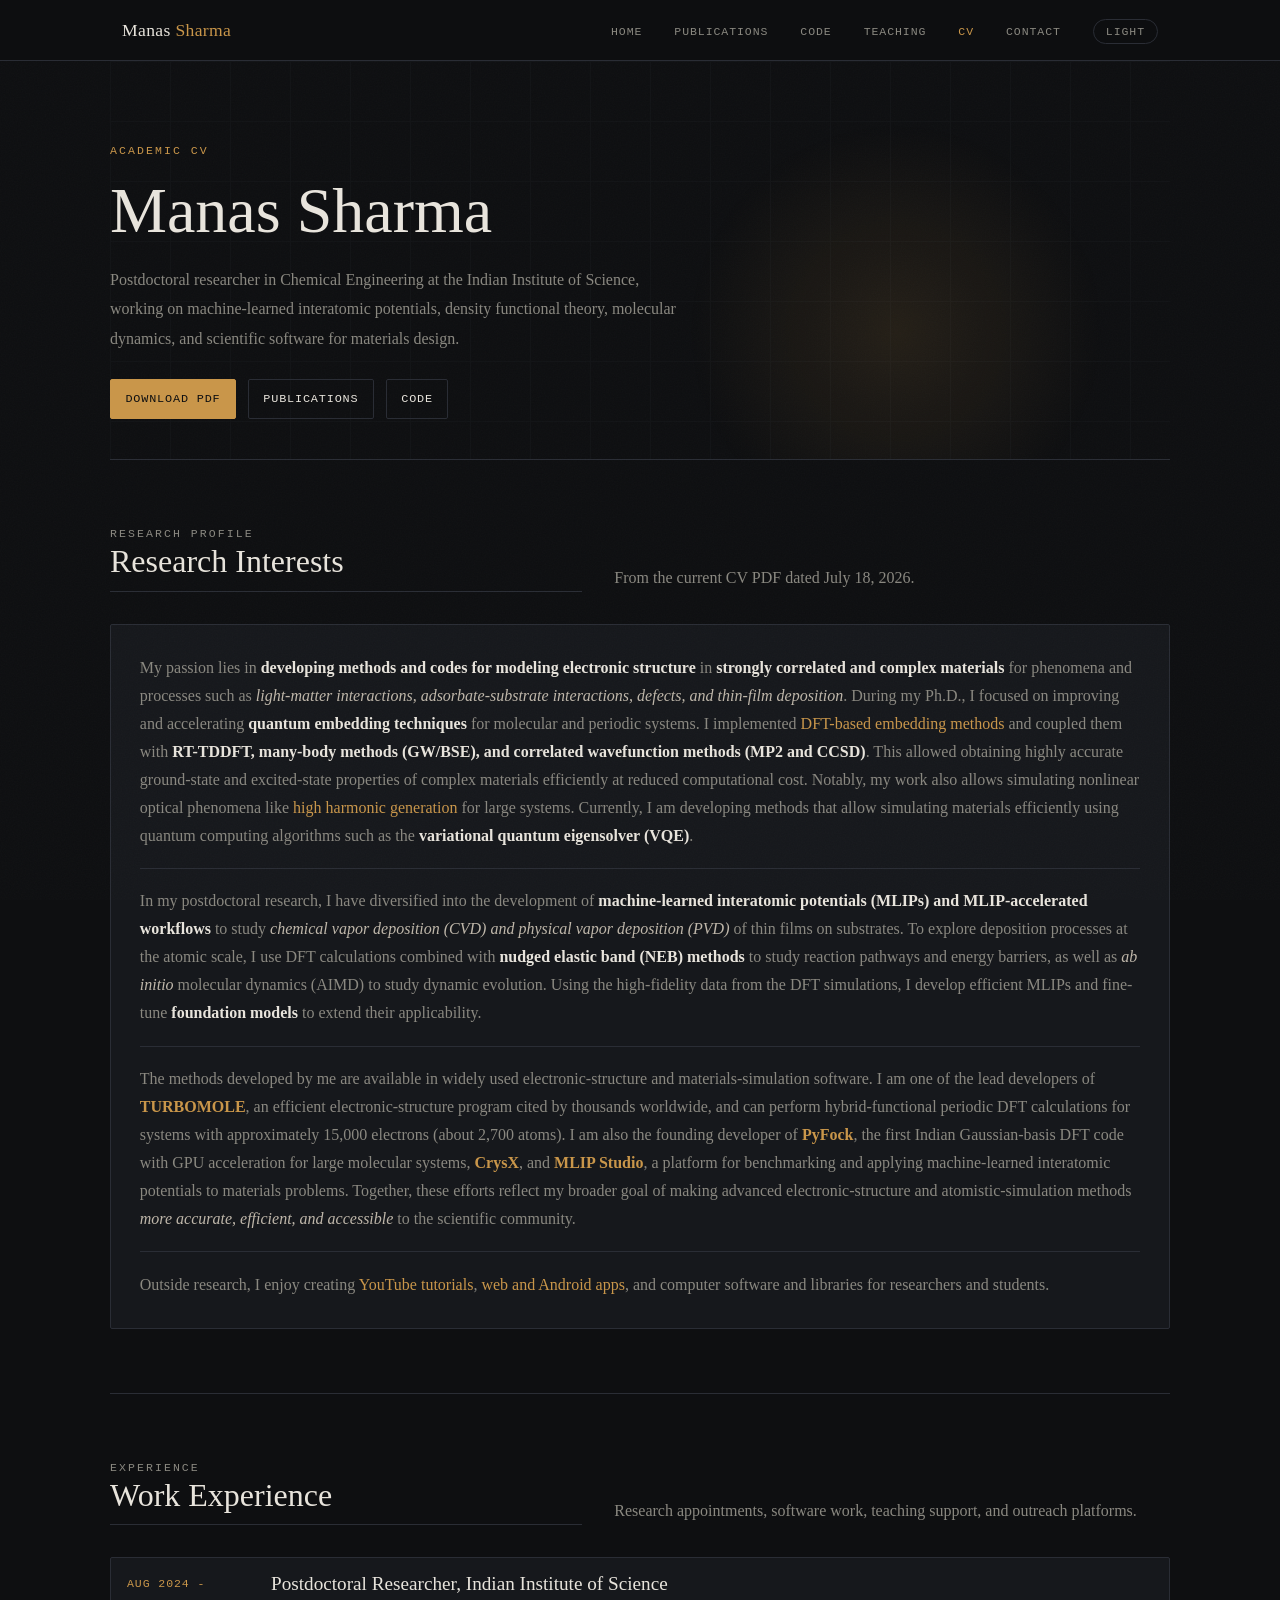
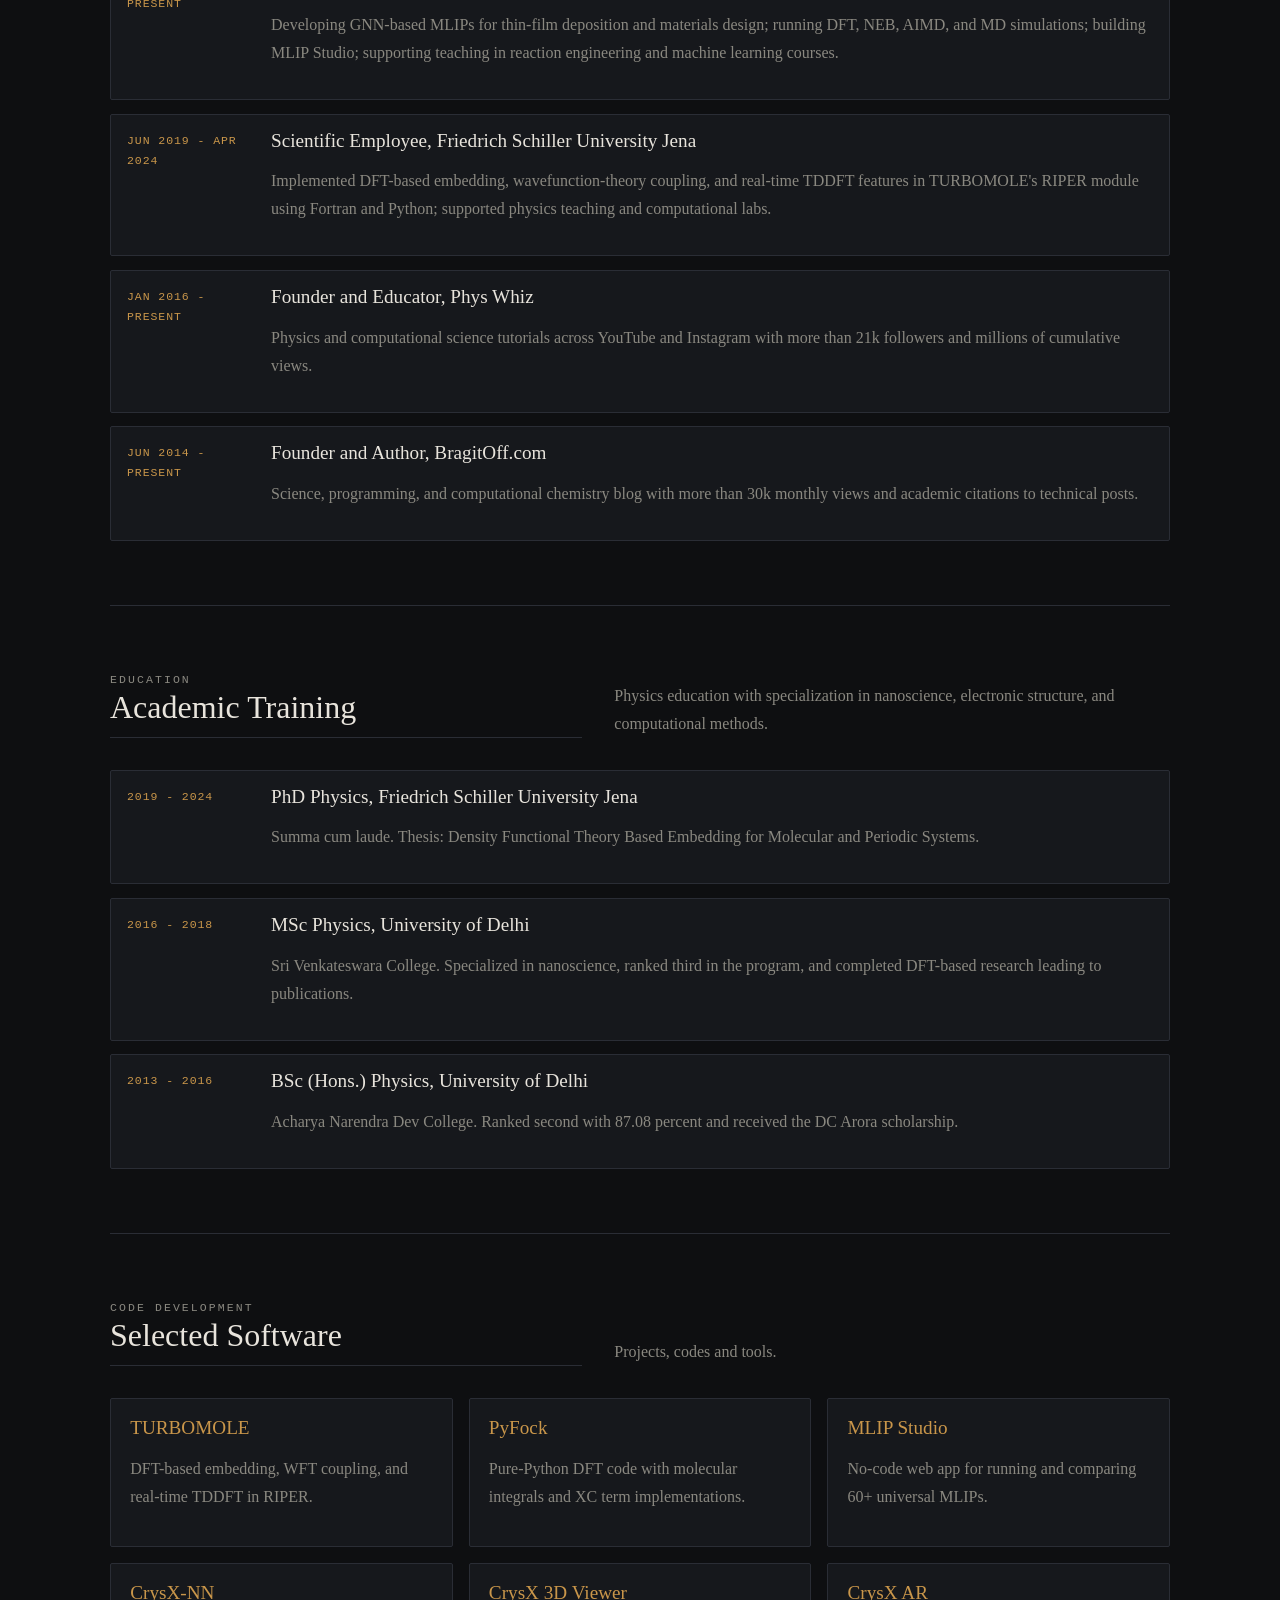
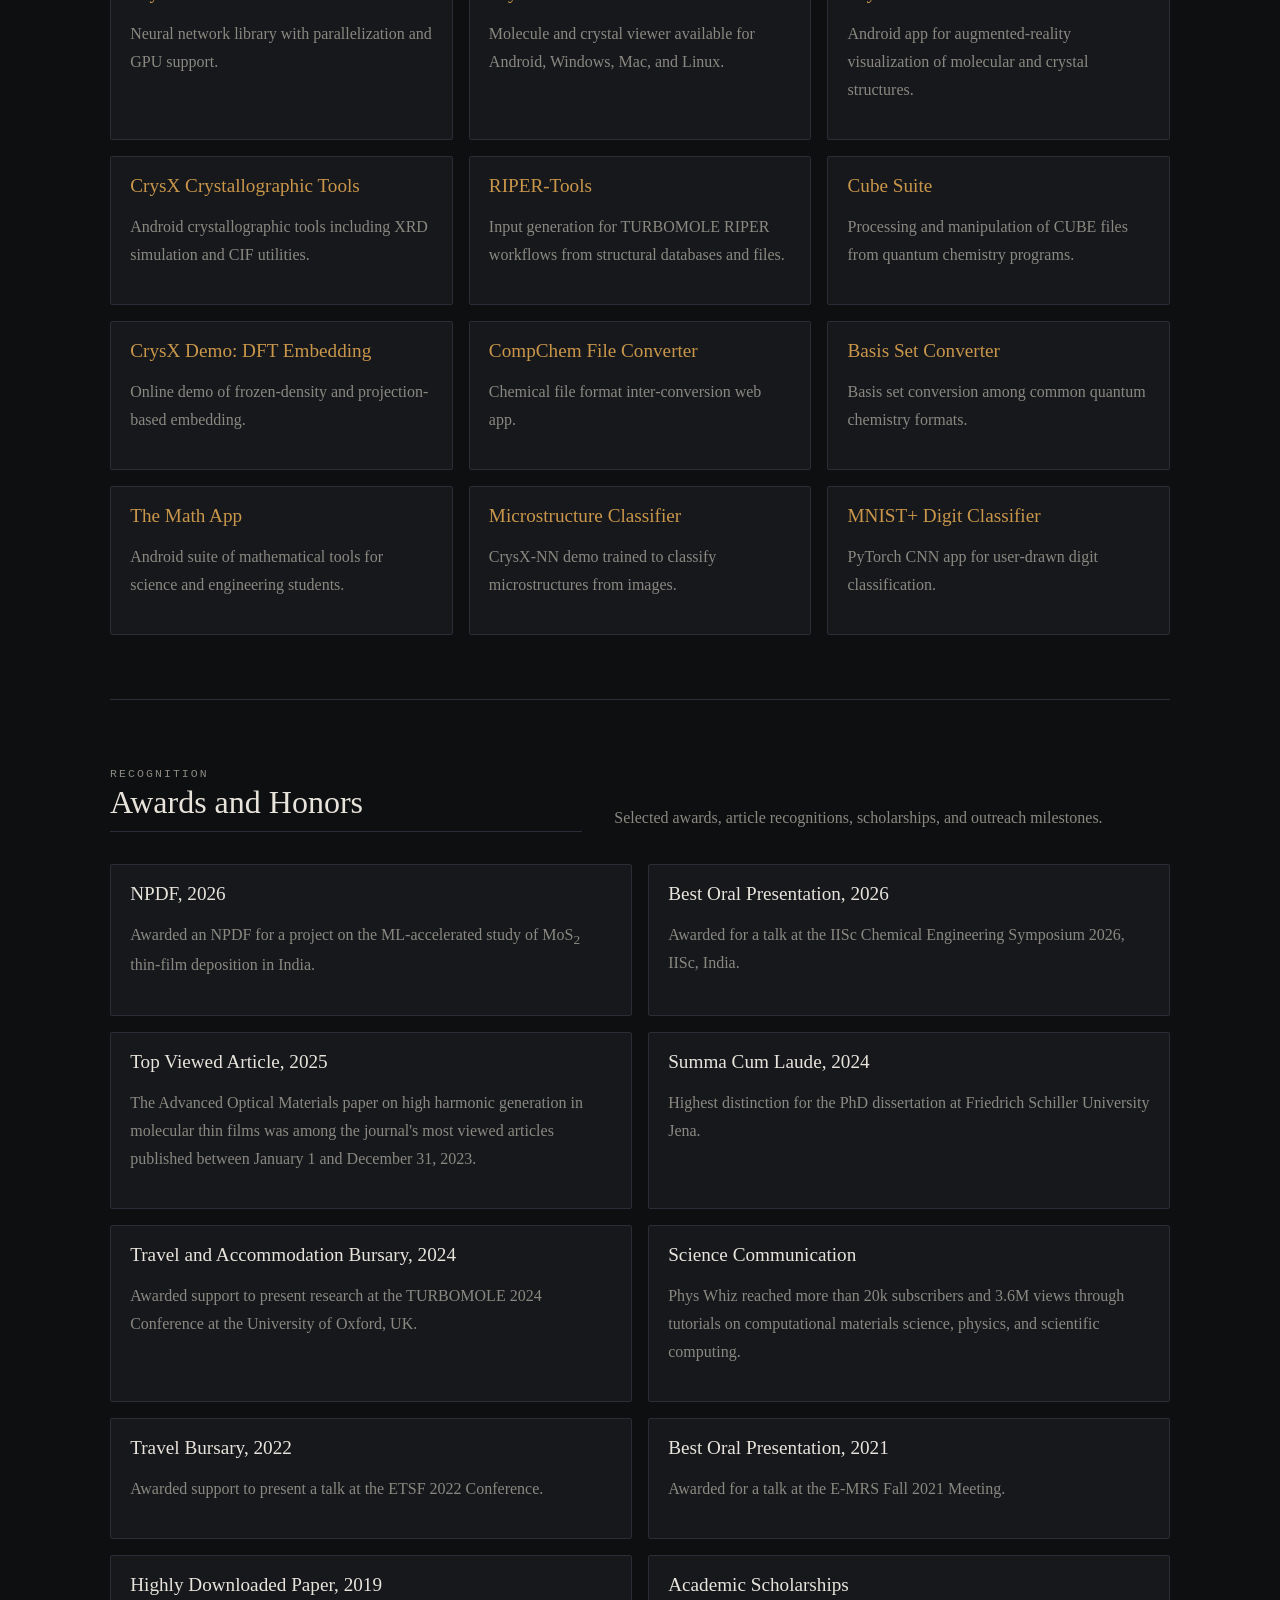
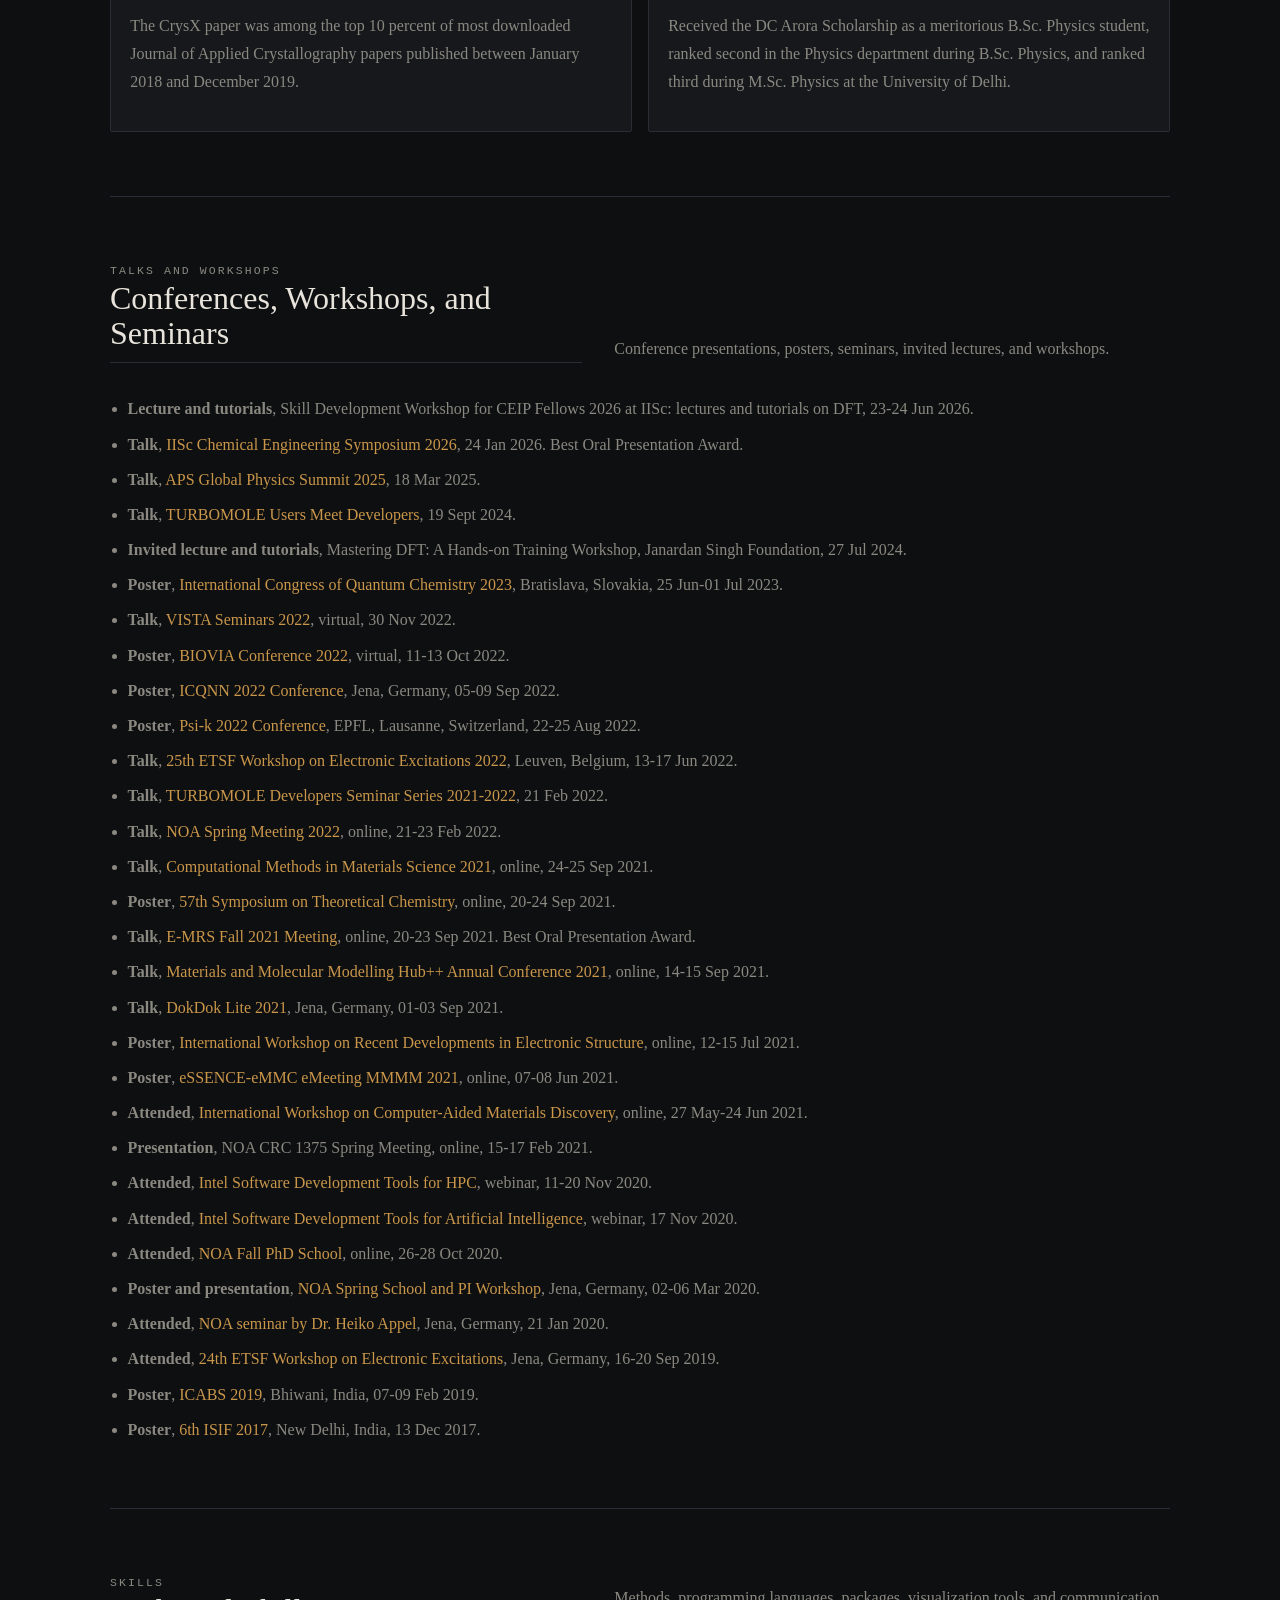
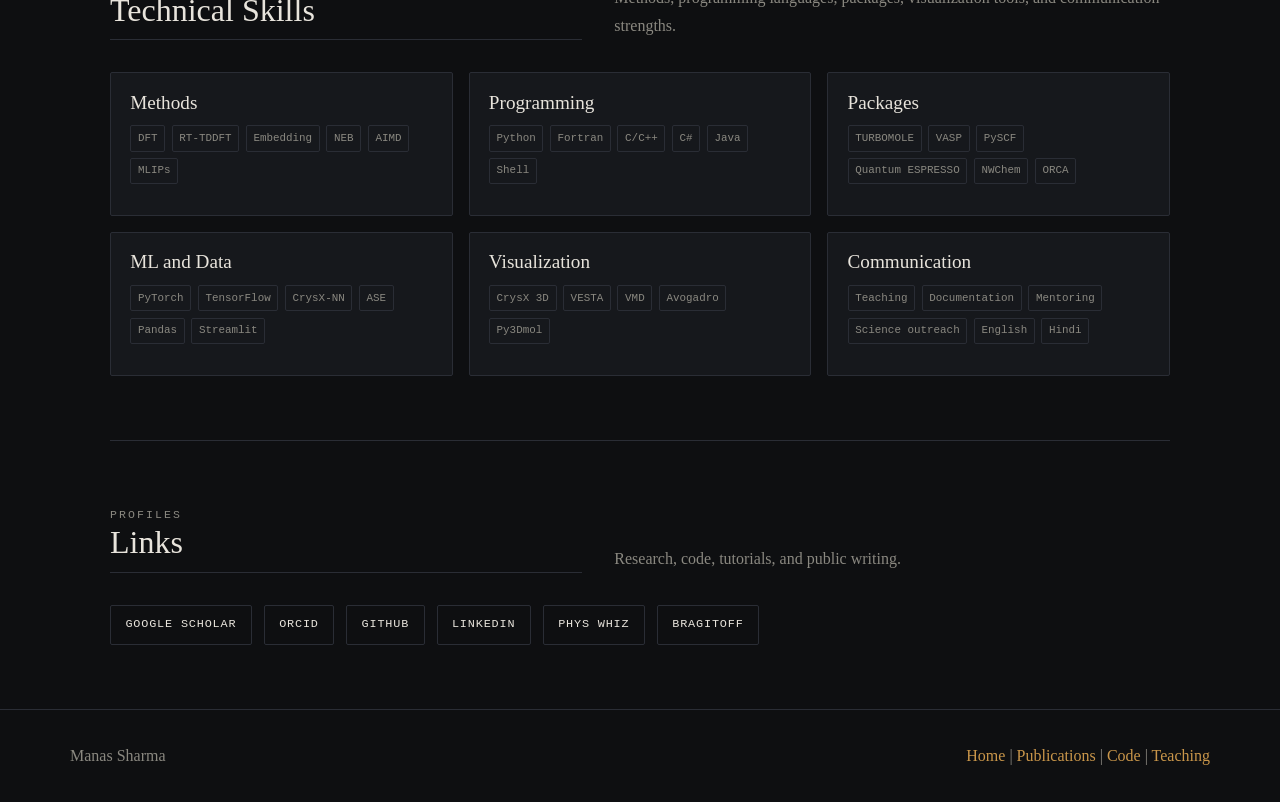
==== HTML_Website/cv.html @ c785a50c "updated html website teaching section, images for code section and conference information. also upda" ====
<!DOCTYPE html>
<html lang="en" data-theme="dark">
<head>
  <meta charset="UTF-8">
  <meta name="viewport" content="width=device-width, initial-scale=1.0">
  <title>CV | Manas Sharma</title>
  <meta name="description" content="Academic CV of Manas Sharma, postdoctoral researcher in computational materials science, DFT, MLIPs, quantum chemistry, and scientific software.">
  <meta name="author" content="Manas Sharma">
  <meta name="keywords" content="Manas Sharma CV, computational materials scientist CV, DFT, MLIP, TURBOMOLE, PyFock, IISc">
  <meta name="robots" content="index, follow">
  <link rel="canonical" href="https://manas.bragitoff.com/cv.html">
  <meta property="og:type" content="profile">
  <meta property="og:title" content="CV | Manas Sharma">
  <meta property="og:description" content="Education, research experience, code development, awards, conferences, skills, and outreach.">
  <meta property="og:url" content="https://manas.bragitoff.com/cv.html">
  <meta property="og:image" content="https://manas.bragitoff.com/assets/profile/manas-sharma.webp">
  <meta name="twitter:card" content="summary_large_image">
  <link rel="stylesheet" href="site.css">
</head>
<body>
  <a class="skip-link" href="#main">Skip to content</a>
  <nav class="site-nav" aria-label="Primary navigation">
    <div class="nav-inner">
      <a class="brand" href="index.html">Manas <span>Sharma</span></a>
      <ul class="nav-links">
        <li><a href="index.html">Home</a></li>
        <li><a href="publications.html">Publications</a></li>
        <li><a href="software.html">Code</a></li>
        <li><a href="teaching.html">Teaching</a></li>
        <li><a class="active" href="cv.html">CV</a></li>
        <li><a href="index.html#contact">Contact</a></li>
        <li><button class="theme-toggle" type="button" data-theme-toggle onclick="toggleTheme()">Light</button></li>
      </ul>
    </div>
  </nav>

  <main id="main" class="page-wrap">
    <section class="hero compact">
      <div>
        <p class="eyebrow">Academic CV</p>
        <h1>Manas Sharma</h1>
        <p class="lede">Postdoctoral researcher in Chemical Engineering at the Indian Institute of Science, working on machine-learned interatomic potentials, density functional theory, molecular dynamics, and scientific software for materials design.</p>
        <div class="button-row">
          <a class="btn" href="Manas_Sharma_CV.pdf">Download PDF</a>
          <a class="btn secondary" href="publications.html">Publications</a>
          <a class="btn secondary" href="software.html">Code</a>
        </div>
      </div>
    </section>

    <section class="section" aria-labelledby="profile-title">
      <div class="section-head">
        <div>
          <p class="eyebrow">Research Profile</p>
          <h2 id="profile-title">Research Interests</h2>
        </div>
        <p>From the current CV PDF dated July 18, 2026.</p>
      </div>
      <article class="card research-interests">
        <p>My passion lies in <strong>developing methods and codes for modeling electronic structure</strong> in <strong>strongly correlated and complex materials</strong> for phenomena and processes such as <em>light-matter interactions, adsorbate-substrate interactions, defects, and thin-film deposition</em>. During my Ph.D., I focused on improving and accelerating <strong>quantum embedding techniques</strong> for molecular and periodic systems. I implemented <a href="https://doi.org/10.1021/acs.jctc.2c00380" target="_blank" rel="noopener noreferrer">DFT-based embedding methods</a> and coupled them with <strong>RT-TDDFT, many-body methods (GW/BSE), and correlated wavefunction methods (MP2 and CCSD)</strong>. This allowed obtaining highly accurate ground-state and excited-state properties of complex materials efficiently at reduced computational cost. Notably, my work also allows simulating nonlinear optical phenomena like <a href="https://doi.org/10.1002/adom.202203070" target="_blank" rel="noopener noreferrer">high harmonic generation</a> for large systems. Currently, I am developing methods that allow simulating materials efficiently using quantum computing algorithms such as the <strong>variational quantum eigensolver (VQE)</strong>.</p>
        <p>In my postdoctoral research, I have diversified into the development of <strong>machine-learned interatomic potentials (MLIPs) and MLIP-accelerated workflows</strong> to study <em>chemical vapor deposition (CVD) and physical vapor deposition (PVD)</em> of thin films on substrates. To explore deposition processes at the atomic scale, I use DFT calculations combined with <strong>nudged elastic band (NEB) methods</strong> to study reaction pathways and energy barriers, as well as <em>ab initio</em> molecular dynamics (AIMD) to study dynamic evolution. Using the high-fidelity data from the DFT simulations, I develop efficient MLIPs and fine-tune <strong>foundation models</strong> to extend their applicability.</p>
        <p>The methods developed by me are available in widely used electronic-structure and materials-simulation software. I am one of the lead developers of <strong><a href="https://www.turbomole.org/" target="_blank" rel="noopener noreferrer">TURBOMOLE</a></strong>, an efficient electronic-structure program cited by thousands worldwide, and can perform hybrid-functional periodic DFT calculations for systems with approximately 15,000 electrons (about 2,700 atoms). I am also the founding developer of <strong><a href="https://pyfock.bragitoff.com" target="_blank" rel="noopener noreferrer">PyFock</a></strong>, the first Indian Gaussian-basis DFT code with GPU acceleration for large molecular systems, <strong><a href="software.html#visual-tools-title">CrysX</a></strong>, and <strong><a href="https://mlipstudio.iisc.ac.in" target="_blank" rel="noopener noreferrer">MLIP Studio</a></strong>, a platform for benchmarking and applying machine-learned interatomic potentials to materials problems. Together, these efforts reflect my broader goal of making advanced electronic-structure and atomistic-simulation methods <em>more accurate, efficient, and accessible</em> to the scientific community.</p>
        <p>Outside research, I enjoy creating <a href="https://www.youtube.com/@PhysWhiz" target="_blank" rel="noopener noreferrer">YouTube tutorials</a>, <a href="software.html">web and Android apps</a>, and computer software and libraries for researchers and students.</p>
      </article>
    </section>

    <section class="section" aria-labelledby="experience-title">
      <div class="section-head">
        <div>
          <p class="eyebrow">Experience</p>
          <h2 id="experience-title">Work Experience</h2>
        </div>
        <p>Research appointments, software work, teaching support, and outreach platforms.</p>
      </div>
      <div class="timeline">
        <article class="timeline-item">
          <span class="date">Aug 2024 - Present</span>
          <div>
            <h3>Postdoctoral Researcher, Indian Institute of Science</h3>
            <p>Developing GNN-based MLIPs for thin-film deposition and materials design; running DFT, NEB, AIMD, and MD simulations; building MLIP Studio; supporting teaching in reaction engineering and machine learning courses.</p>
          </div>
        </article>
        <article class="timeline-item">
          <span class="date">Jun 2019 - Apr 2024</span>
          <div>
            <h3>Scientific Employee, Friedrich Schiller University Jena</h3>
            <p>Implemented DFT-based embedding, wavefunction-theory coupling, and real-time TDDFT features in TURBOMOLE's RIPER module using Fortran and Python; supported physics teaching and computational labs.</p>
          </div>
        </article>
        <article class="timeline-item">
          <span class="date">Jan 2016 - Present</span>
          <div>
            <h3>Founder and Educator, Phys Whiz</h3>
            <p>Physics and computational science tutorials across YouTube and Instagram with more than 21k followers and millions of cumulative views.</p>
          </div>
        </article>
        <article class="timeline-item">
          <span class="date">Jun 2014 - Present</span>
          <div>
            <h3>Founder and Author, BragitOff.com</h3>
            <p>Science, programming, and computational chemistry blog with more than 30k monthly views and academic citations to technical posts.</p>
          </div>
        </article>
      </div>
    </section>

    <section class="section" aria-labelledby="education-title">
      <div class="section-head">
        <div>
          <p class="eyebrow">Education</p>
          <h2 id="education-title">Academic Training</h2>
        </div>
        <p>Physics education with specialization in nanoscience, electronic structure, and computational methods.</p>
      </div>
      <div class="timeline">
        <article class="timeline-item">
          <span class="date">2019 - 2024</span>
          <div><h3>PhD Physics, Friedrich Schiller University Jena</h3><p>Summa cum laude. Thesis: Density Functional Theory Based Embedding for Molecular and Periodic Systems.</p></div>
        </article>
        <article class="timeline-item">
          <span class="date">2016 - 2018</span>
          <div><h3>MSc Physics, University of Delhi</h3><p>Sri Venkateswara College. Specialized in nanoscience, ranked third in the program, and completed DFT-based research leading to publications.</p></div>
        </article>
        <article class="timeline-item">
          <span class="date">2013 - 2016</span>
          <div><h3>BSc (Hons.) Physics, University of Delhi</h3><p>Acharya Narendra Dev College. Ranked second with 87.08 percent and received the DC Arora scholarship.</p></div>
        </article>
      </div>
    </section>

    <section class="section" aria-labelledby="code-title">
      <div class="section-head">
        <div>
          <p class="eyebrow">Code development</p>
          <h2 id="code-title">Selected Software</h2>
        </div>
        <p>Projects, codes and tools.</p>
      </div>
      <div class="grid three">
        <article class="card"><h3><a href="https://www.turbomole.org/" target="_blank" rel="noopener noreferrer">TURBOMOLE</a></h3><p>DFT-based embedding, WFT coupling, and real-time TDDFT in RIPER.</p></article>
        <article class="card"><h3><a href="https://pyfock.bragitoff.com" target="_blank" rel="noopener noreferrer">PyFock</a></h3><p>Pure-Python DFT code with molecular integrals and XC term implementations.</p></article>
        <article class="card"><h3><a href="https://mlipstudio.iisc.ac.in" target="_blank" rel="noopener noreferrer">MLIP Studio</a></h3><p>No-code web app for running and comparing 60+ universal MLIPs.</p></article>
        <article class="card"><h3><a href="https://github.com/manassharma07/crysx_nn" target="_blank" rel="noopener noreferrer">CrysX-NN</a></h3><p>Neural network library with parallelization and GPU support.</p></article>
        <article class="card"><h3><a href="https://www.bragitoff.com/crysx-3d-viewer/" target="_blank" rel="noopener noreferrer">CrysX 3D Viewer</a></h3><p>Molecule and crystal viewer available for Android, Windows, Mac, and Linux.</p></article>
        <article class="card"><h3><a href="https://play.google.com/store/apps/details?id=com.bragitoff.crysxar" target="_blank" rel="noopener noreferrer">CrysX AR</a></h3><p>Android app for augmented-reality visualization of molecular and crystal structures.</p></article>
        <article class="card"><h3><a href="https://play.google.com/store/apps/details?id=com.bragitoff.powderdiffractionsimulator" target="_blank" rel="noopener noreferrer">CrysX Crystallographic Tools</a></h3><p>Android crystallographic tools including XRD simulation and CIF utilities.</p></article>
        <article class="card"><h3><a href="https://ripertools.turbomole.org" target="_blank" rel="noopener noreferrer">RIPER-Tools</a></h3><p>Input generation for TURBOMOLE RIPER workflows from structural databases and files.</p></article>
        <article class="card"><h3><a href="https://cubesuite.streamlit.app" target="_blank" rel="noopener noreferrer">Cube Suite</a></h3><p>Processing and manipulation of CUBE files from quantum chemistry programs.</p></article>
        <article class="card"><h3><a href="https://www.bragitoff.com/2022/11/crysx-demo-dft-based-embedding/" target="_blank" rel="noopener noreferrer">CrysX Demo: DFT Embedding</a></h3><p>Online demo of frozen-density and projection-based embedding.</p></article>
        <article class="card"><h3><a href="https://www.bragitoff.com/2022/08/crysx-compchem-file-converter-web-app/" target="_blank" rel="noopener noreferrer">CompChem File Converter</a></h3><p>Chemical file format inter-conversion web app.</p></article>
        <article class="card"><h3><a href="https://www.bragitoff.com/2022/04/basis-set-converter-web-app/" target="_blank" rel="noopener noreferrer">Basis Set Converter</a></h3><p>Basis set conversion among common quantum chemistry formats.</p></article>
        <article class="card"><h3><a href="https://play.google.com/store/apps/details?id=com.bragitoff.themathapp&hl=en_US&gl=US" target="_blank" rel="noopener noreferrer">The Math App</a></h3><p>Android suite of mathematical tools for science and engineering students.</p></article>
        <article class="card"><h3><a href="https://www.bragitoff.com/2022/02/microstructure-classification-using-neural-networks-streamlit-app/" target="_blank" rel="noopener noreferrer">Microstructure Classifier</a></h3><p>CrysX-NN demo trained to classify microstructures from images.</p></article>
        <article class="card"><h3><a href="https://www.bragitoff.com/2022/01/digit-recognition-app-streamlit-trained-on-the-mnist_plus-dataset-using-pytorch-cnn-model/" target="_blank" rel="noopener noreferrer">MNIST+ Digit Classifier</a></h3><p>PyTorch CNN app for user-drawn digit classification.</p></article>
      </div>
    </section>

    <section class="section" aria-labelledby="awards-title">
      <div class="section-head">
        <div>
          <p class="eyebrow">Recognition</p>
          <h2 id="awards-title">Awards and Honors</h2>
        </div>
        <p>Selected awards, article recognitions, scholarships, and outreach milestones.</p>
      </div>
      <div class="grid two">
        <article class="card"><h3>NPDF, 2026</h3><p>Awarded an NPDF for a project on the ML-accelerated study of MoS<sub>2</sub> thin-film deposition in India.</p></article>
        <article class="card"><h3>Best Oral Presentation, 2026</h3><p>Awarded for a talk at the IISc Chemical Engineering Symposium 2026, IISc, India.</p></article>
        <article class="card"><h3>Top Viewed Article, 2025</h3><p>The Advanced Optical Materials paper on high harmonic generation in molecular thin films was among the journal's most viewed articles published between January 1 and December 31, 2023.</p></article>
        <article class="card"><h3>Summa Cum Laude, 2024</h3><p>Highest distinction for the PhD dissertation at Friedrich Schiller University Jena.</p></article>
        <article class="card"><h3>Travel and Accommodation Bursary, 2024</h3><p>Awarded support to present research at the TURBOMOLE 2024 Conference at the University of Oxford, UK.</p></article>
        <article class="card"><h3>Science Communication</h3><p>Phys Whiz reached more than 20k subscribers and 3.6M views through tutorials on computational materials science, physics, and scientific computing.</p></article>
        <article class="card"><h3>Travel Bursary, 2022</h3><p>Awarded support to present a talk at the ETSF 2022 Conference.</p></article>
        <article class="card"><h3>Best Oral Presentation, 2021</h3><p>Awarded for a talk at the E-MRS Fall 2021 Meeting.</p></article>
        <article class="card"><h3>Highly Downloaded Paper, 2019</h3><p>The CrysX paper was among the top 10 percent of most downloaded Journal of Applied Crystallography papers published between January 2018 and December 2019.</p></article>
        <article class="card"><h3>Academic Scholarships</h3><p>Received the DC Arora Scholarship as a meritorious B.Sc. Physics student, ranked second in the Physics department during B.Sc. Physics, and ranked third during M.Sc. Physics at the University of Delhi.</p></article>
      </div>
    </section>

    <section class="section" aria-labelledby="conferences-title">
      <div class="section-head">
        <div>
          <p class="eyebrow">Talks and workshops</p>
          <h2 id="conferences-title">Conferences, Workshops, and Seminars</h2>
        </div>
        <p>Conference presentations, posters, seminars, invited lectures, and workshops.</p>
      </div>
      <ul class="compact-list">
        <li><strong>Lecture and tutorials</strong>, Skill Development Workshop for CEIP Fellows 2026 at IISc: lectures and tutorials on DFT, 23-24 Jun 2026.</li>
        <li><strong>Talk</strong>, <a href="https://chemeng.iisc.ac.in/symposium/" target="_blank" rel="noopener noreferrer">IISc Chemical Engineering Symposium 2026</a>, 24 Jan 2026. Best Oral Presentation Award.</li>
        <li><strong>Talk</strong>, <a href="https://summit.aps.org/events/VIR-G02" target="_blank" rel="noopener noreferrer">APS Global Physics Summit 2025</a>, 18 Mar 2025.</li>
        <li><strong>Talk</strong>, <a href="https://www.meeting2024.turbomole.org/" target="_blank" rel="noopener noreferrer">TURBOMOLE Users Meet Developers</a>, 19 Sept 2024.</li>
        <li><strong>Invited lecture and tutorials</strong>, Mastering DFT: A Hands-on Training Workshop, Janardan Singh Foundation, 27 Jul 2024.</li>
        <li><strong>Poster</strong>, <a href="https://www.bragitoff.com/2023/06/poster-icqc-2023-efficient-simulation-of-high-harmonic-generation-using-gaussian-basis-functions/" target="_blank" rel="noopener noreferrer">International Congress of Quantum Chemistry 2023</a>, Bratislava, Slovakia, 25 Jun-01 Jul 2023.</li>
        <li><strong>Talk</strong>, <a href="https://quantum-dynamics-hub.github.io/VISTA/" target="_blank" rel="noopener noreferrer">VISTA Seminars 2022</a>, virtual, 30 Nov 2022.</li>
        <li><strong>Poster</strong>, <a href="https://www.bragitoff.com/2022/09/biovia-conference-2022-poster-wavefunction-in-dft-embedding-for-molecular-and-periodic-systems/" target="_blank" rel="noopener noreferrer">BIOVIA Conference 2022</a>, virtual, 11-13 Oct 2022.</li>
        <li><strong>Poster</strong>, <a href="https://www.bragitoff.com/2022/09/icqnn-2022-poster-density-functional-theory-based-embedding-for-molecular-and-periodic-systems/" target="_blank" rel="noopener noreferrer">ICQNN 2022 Conference</a>, Jena, Germany, 05-09 Sep 2022.</li>
        <li><strong>Poster</strong>, <a href="https://www.bragitoff.com/2022/08/psik-2022-poster-dft-based-embedding/" target="_blank" rel="noopener noreferrer">Psi-k 2022 Conference</a>, EPFL, Lausanne, Switzerland, 22-25 Aug 2022.</li>
        <li><strong>Talk</strong>, <a href="https://youtu.be/PEU5y_BQp1k" target="_blank" rel="noopener noreferrer">25th ETSF Workshop on Electronic Excitations 2022</a>, Leuven, Belgium, 13-17 Jun 2022.</li>
        <li><strong>Talk</strong>, <a href="https://youtu.be/Brsi9O_Jqfk" target="_blank" rel="noopener noreferrer">TURBOMOLE Developers Seminar Series 2021-2022</a>, 21 Feb 2022.</li>
        <li><strong>Talk</strong>, <a href="https://www.noa.uni-jena.de/news-events/see-the-agenda-of-2022-spring-meeting" target="_blank" rel="noopener noreferrer">NOA Spring Meeting 2022</a>, online, 21-23 Feb 2022.</li>
        <li><strong>Talk</strong>, <a href="https://cmms2021.ptbm.pl/" target="_blank" rel="noopener noreferrer">Computational Methods in Materials Science 2021</a>, online, 24-25 Sep 2021.</li>
        <li><strong>Poster</strong>, <a href="https://stc2021.uni-wuerzburg.de/" target="_blank" rel="noopener noreferrer">57th Symposium on Theoretical Chemistry</a>, online, 20-24 Sep 2021.</li>
        <li><strong>Talk</strong>, <a href="https://youtu.be/sL4CjVVVw9o" target="_blank" rel="noopener noreferrer">E-MRS Fall 2021 Meeting</a>, online, 20-23 Sep 2021. Best Oral Presentation Award.</li>
        <li><strong>Talk</strong>, <a href="https://youtu.be/2xllcGJiO-M" target="_blank" rel="noopener noreferrer">Materials and Molecular Modelling Hub++ Annual Conference 2021</a>, online, 14-15 Sep 2021.</li>
        <li><strong>Talk</strong>, <a href="https://youtu.be/_r1IiEpfKTw" target="_blank" rel="noopener noreferrer">DokDok Lite 2021</a>, Jena, Germany, 01-03 Sep 2021.</li>
        <li><strong>Poster</strong>, <a href="https://www.simonsfoundation.org/international-workshop-on-recent-developments-in-electronic-structure-es21/" target="_blank" rel="noopener noreferrer">International Workshop on Recent Developments in Electronic Structure</a>, online, 12-15 Jul 2021.</li>
        <li><strong>Poster</strong>, <a href="https://sites.google.com/view/emultiscale2021/home" target="_blank" rel="noopener noreferrer">eSSENCE-eMMC eMeeting MMMM 2021</a>, online, 07-08 Jun 2021.</li>
        <li><strong>Attended</strong>, <a href="https://www.materialssquare.com/workshop" target="_blank" rel="noopener noreferrer">International Workshop on Computer-Aided Materials Discovery</a>, online, 27 May-24 Jun 2021.</li>
        <li><strong>Presentation</strong>, NOA CRC 1375 Spring Meeting, online, 15-17 Feb 2021.</li>
        <li><strong>Attended</strong>, <a href="https://indico.tpi.uni-jena.de/event/146/" target="_blank" rel="noopener noreferrer">Intel Software Development Tools for HPC</a>, webinar, 11-20 Nov 2020.</li>
        <li><strong>Attended</strong>, <a href="https://indico.tpi.uni-jena.de/event/147/" target="_blank" rel="noopener noreferrer">Intel Software Development Tools for Artificial Intelligence</a>, webinar, 17 Nov 2020.</li>
        <li><strong>Attended</strong>, <a href="https://indico.tpi.uni-jena.de/event/144/timetable/" target="_blank" rel="noopener noreferrer">NOA Fall PhD School</a>, online, 26-28 Oct 2020.</li>
        <li><strong>Poster and presentation</strong>, <a href="https://www.noa.uni-jena.de/news+_+events/1st+noa+spring+school+and+pi+workshop_+2-6+march+2020" target="_blank" rel="noopener noreferrer">NOA Spring School and PI Workshop</a>, Jena, Germany, 02-06 Mar 2020.</li>
        <li><strong>Attended</strong>, <a href="https://www.noa.uni-jena.de/news+_+events/21+january+2020_+noa+seminar+by+dr_+heiko+appel+(mpi+hamburg))" target="_blank" rel="noopener noreferrer">NOA seminar by Dr. Heiko Appel</a>, Jena, Germany, 21 Jan 2020.</li>
        <li><strong>Attended</strong>, <a href="https://workshop.etsf.eu/" target="_blank" rel="noopener noreferrer">24th ETSF Workshop on Electronic Excitations</a>, Jena, Germany, 16-20 Sep 2019.</li>
        <li><strong>Poster</strong>, <a href="http://www.icabs19.com/" target="_blank" rel="noopener noreferrer">ICABS 2019</a>, Bhiwani, India, 07-09 Feb 2019.</li>
        <li><strong>Poster</strong>, <a href="http://www.meetingsnmore.com/isif%202017/" target="_blank" rel="noopener noreferrer">6th ISIF 2017</a>, New Delhi, India, 13 Dec 2017.</li>
      </ul>
    </section>

    <section class="section" aria-labelledby="skills-title">
      <div class="section-head">
        <div>
          <p class="eyebrow">Skills</p>
          <h2 id="skills-title">Technical Skills</h2>
        </div>
        <p>Methods, programming languages, packages, visualization tools, and communication strengths.</p>
      </div>
      <div class="grid three">
        <article class="card"><h3>Methods</h3><div class="chips"><span class="chip">DFT</span><span class="chip">RT-TDDFT</span><span class="chip">Embedding</span><span class="chip">NEB</span><span class="chip">AIMD</span><span class="chip">MLIPs</span></div></article>
        <article class="card"><h3>Programming</h3><div class="chips"><span class="chip">Python</span><span class="chip">Fortran</span><span class="chip">C/C++</span><span class="chip">C#</span><span class="chip">Java</span><span class="chip">Shell</span></div></article>
        <article class="card"><h3>Packages</h3><div class="chips"><span class="chip">TURBOMOLE</span><span class="chip">VASP</span><span class="chip">PySCF</span><span class="chip">Quantum ESPRESSO</span><span class="chip">NWChem</span><span class="chip">ORCA</span></div></article>
        <article class="card"><h3>ML and Data</h3><div class="chips"><span class="chip">PyTorch</span><span class="chip">TensorFlow</span><span class="chip">CrysX-NN</span><span class="chip">ASE</span><span class="chip">Pandas</span><span class="chip">Streamlit</span></div></article>
        <article class="card"><h3>Visualization</h3><div class="chips"><span class="chip">CrysX 3D</span><span class="chip">VESTA</span><span class="chip">VMD</span><span class="chip">Avogadro</span><span class="chip">Py3Dmol</span></div></article>
        <article class="card"><h3>Communication</h3><div class="chips"><span class="chip">Teaching</span><span class="chip">Documentation</span><span class="chip">Mentoring</span><span class="chip">Science outreach</span><span class="chip">English</span><span class="chip">Hindi</span></div></article>
      </div>
    </section>

    <section class="section" aria-labelledby="profiles-title">
      <div class="section-head">
        <div>
          <p class="eyebrow">Profiles</p>
          <h2 id="profiles-title">Links</h2>
        </div>
        <p>Research, code, tutorials, and public writing.</p>
      </div>
      <div class="link-row">
        <a class="pill-link" href="https://scholar.google.com/citations?user=WYOEL94AAAAJ&hl=en" target="_blank" rel="noopener noreferrer">Google Scholar</a>
        <a class="pill-link" href="https://orcid.org/0000-0003-1761-168X" target="_blank" rel="noopener noreferrer">ORCID</a>
        <a class="pill-link" href="https://github.com/manassharma07" target="_blank" rel="noopener noreferrer">GitHub</a>
        <a class="pill-link" href="https://www.linkedin.com/in/manassharma07/" target="_blank" rel="noopener noreferrer">LinkedIn</a>
        <a class="pill-link" href="https://www.youtube.com/@PhysWhiz" target="_blank" rel="noopener noreferrer">Phys Whiz</a>
        <a class="pill-link" href="https://www.bragitoff.com/" target="_blank" rel="noopener noreferrer">BragitOff</a>
      </div>
    </section>
  </main>

  <footer class="footer">
    <div class="footer-inner">
      <span>Manas Sharma</span>
      <span><a href="index.html">Home</a> | <a href="publications.html">Publications</a> | <a href="software.html">Code</a> | <a href="teaching.html">Teaching</a></span>
    </div>
  </footer>
  <script src="site.js" defer></script>
</body>
</html>
---- HTML_Website/site.css ----
:root {
  color-scheme: dark;
  --bg: #0e0f11;
  --surface: #16181c;
  --surface-2: #1c1f25;
  --line: #2a2d35;
  --text: #e8e4dc;
  --muted: #8a8880;
  --soft: #bfb7aa;
  --accent: #c9964a;
  --accent-2: #c9964a;
  --accent-3: #7a5a28;
  --nav: rgba(14, 15, 17, 0.85);
  --accent-glow: rgba(201, 150, 74, 0.12);
  --shadow: 0 4px 40px rgba(0, 0, 0, 0.6);
  --shadow-sm: 0 2px 16px rgba(0, 0, 0, 0.4);
  --font-display: "Palatino Linotype", "Book Antiqua", Palatino, Georgia, serif;
  --font-body: Georgia, "Times New Roman", Times, serif;
  --font-mono: "Courier New", Courier, monospace;
}

[data-theme="light"] {
  color-scheme: light;
  --bg: #f5f2ec;
  --surface: #ffffff;
  --surface-2: #ede9e1;
  --line: #d5cfc4;
  --text: #1a1714;
  --muted: #6b6560;
  --soft: #403a35;
  --accent: #9b6821;
  --accent-2: #9b6821;
  --accent-3: #c89040;
  --nav: rgba(245, 242, 236, 0.88);
  --accent-glow: rgba(154, 104, 32, 0.08);
  --shadow: 0 4px 40px rgba(0, 0, 0, 0.12);
  --shadow-sm: 0 2px 16px rgba(0, 0, 0, 0.08);
}

*,
*::before,
*::after {
  box-sizing: border-box;
}

html {
  scroll-behavior: smooth;
  font-size: 16px;
}

body {
  margin: 0;
  background: var(--bg);
  color: var(--text);
  font-family: var(--font-body);
  line-height: 1.75;
  transition: background 0.4s ease, color 0.4s ease;
}

body::before {
  content: "";
  position: fixed;
  inset: 0;
  pointer-events: none;
  opacity: 0.035;
  background-image: url("data:image/svg+xml,%3Csvg xmlns='http://www.w3.org/2000/svg' width='300' height='300'%3E%3Cfilter id='n'%3E%3CfeTurbulence type='fractalNoise' baseFrequency='0.75' numOctaves='4' stitchTiles='stitch'/%3E%3C/filter%3E%3Crect width='300' height='300' filter='url(%23n)' opacity='0.75'/%3E%3C/svg%3E");
}

img {
  max-width: 100%;
  display: block;
}

a {
  color: var(--accent);
  text-decoration: none;
  transition: opacity 0.2s, color 0.2s;
}

a:hover {
  opacity: 0.75;
  text-decoration: underline;
}

.skip-link {
  position: absolute;
  left: 1rem;
  top: -4rem;
  z-index: 999;
  padding: 0.6rem 0.8rem;
  background: var(--surface);
  border: 1px solid var(--line);
}

.skip-link:focus {
  top: 1rem;
}

.site-nav {
  position: sticky;
  top: 0;
  z-index: 100;
  background: var(--nav);
  border-bottom: 1px solid var(--line);
  backdrop-filter: blur(16px);
  -webkit-backdrop-filter: blur(16px);
}

.nav-inner {
  max-width: 1100px;
  min-height: 60px;
  margin: 0 auto;
  padding: 0 2rem;
  display: flex;
  align-items: center;
  justify-content: space-between;
  gap: 1rem;
}

.brand {
  font-family: var(--font-display);
  font-size: 1.1rem;
  letter-spacing: 0.02em;
  color: var(--text);
  text-decoration: none;
  white-space: nowrap;
  font-weight: normal;
}

.brand span {
  color: var(--accent);
}

.nav-links {
  display: flex;
  align-items: center;
  gap: 2rem;
  padding: 0;
  margin: 0;
  list-style: none;
  flex-wrap: wrap;
  justify-content: flex-end;
}

.nav-links a,
.theme-toggle {
  font-family: var(--font-mono);
  font-size: 0.72rem;
  letter-spacing: 0.08em;
  text-transform: uppercase;
  color: var(--muted);
  text-decoration: none;
}

.nav-links a.active,
.nav-links a:hover {
  color: var(--accent);
}

.theme-toggle {
  border: 1px solid var(--line);
  background: transparent;
  border-radius: 20px;
  padding: 5px 12px;
  cursor: pointer;
}

.theme-toggle:hover {
  color: var(--accent);
  border-color: var(--accent);
}

.page-wrap {
  max-width: 1100px;
  margin: 0 auto;
  padding: 0 1.25rem;
}

.hero {
  min-height: auto;
  display: grid;
  grid-template-columns: minmax(0, 1.15fr) minmax(280px, 0.85fr);
  align-items: start;
  gap: clamp(2rem, 5vw, 5rem);
  padding: clamp(3rem, 7vw, 5.5rem) 0 4rem;
  position: relative;
  overflow: hidden;
}

.hero::before {
  content: "";
  position: absolute;
  inset: 0;
  background-image:
    linear-gradient(var(--line) 1px, transparent 1px),
    linear-gradient(90deg, var(--line) 1px, transparent 1px);
  background-size: 60px 60px;
  opacity: 0.18;
  pointer-events: none;
}

.hero::after {
  content: "";
  position: absolute;
  top: 15%;
  right: 6%;
  width: 420px;
  height: 420px;
  background: radial-gradient(circle, var(--accent-glow) 0%, transparent 70%);
  pointer-events: none;
}

.hero > * {
  position: relative;
  z-index: 1;
}

.hero.compact {
  min-height: 0;
  padding: 5rem 0 2.5rem;
}

.eyebrow {
  margin: 0 0 0.9rem;
  font-family: var(--font-mono);
  font-size: 0.72rem;
  letter-spacing: 0.18em;
  text-transform: uppercase;
  color: var(--accent);
}

h1,
h2,
h3 {
  margin: 0;
  line-height: 1.08;
  font-family: var(--font-display);
  font-weight: normal;
}

h1 {
  max-width: 840px;
  font-size: clamp(2.5rem, 5vw, 4.7rem);
  letter-spacing: 0;
}

h2 {
  font-size: clamp(1.55rem, 2.5vw, 2.1rem);
}

h3 {
  font-size: 1.2rem;
}

.lede {
  max-width: 760px;
  margin: 1.25rem 0 0;
  color: var(--muted);
  font-size: 1rem;
  line-height: 1.85;
}

.hero-figure {
  margin: 0;
  border: 1px solid var(--line);
  background: var(--surface);
  box-shadow: var(--shadow);
  border-radius: 2px;
}

.hero-figure img {
  width: 100%;
  aspect-ratio: 1 / 1;
  object-fit: cover;
}

.hero-caption {
  padding: 0.8rem 0.9rem;
  color: var(--muted);
  font-size: 0.86rem;
}

.button-row,
.link-row {
  display: flex;
  gap: 0.75rem;
  flex-wrap: wrap;
  margin-top: 1.6rem;
}

.btn,
.pill-link {
  display: inline-flex;
  align-items: center;
  justify-content: center;
  min-height: 40px;
  padding: 0.5rem 0.9rem;
  border: 1px solid var(--accent);
  border-radius: 2px;
  color: var(--bg);
  background: var(--accent);
  font-family: var(--font-mono);
  font-size: 0.74rem;
  letter-spacing: 0.07em;
  text-transform: uppercase;
  text-decoration: none;
}

.btn.secondary,
.pill-link {
  color: var(--text);
  background: transparent;
  border-color: var(--line);
}

.btn:hover,
.pill-link:hover {
  color: var(--accent);
  border-color: var(--accent);
  opacity: 1;
  text-decoration: none;
}

.section {
  padding: 4rem 0;
  border-top: 1px solid var(--line);
}

.section-head {
  display: grid;
  grid-template-columns: minmax(0, 0.85fr) minmax(260px, 1fr);
  gap: 2rem;
  align-items: end;
  margin-bottom: 2rem;
}

.section-head h2 {
  padding-bottom: 0.75rem;
  border-bottom: 1px solid var(--line);
}

.section-head p {
  margin: 0;
  color: var(--muted);
}

.grid {
  display: grid;
  gap: 1rem;
}

.grid.two {
  grid-template-columns: repeat(2, minmax(0, 1fr));
}

.grid.three {
  grid-template-columns: repeat(3, minmax(0, 1fr));
}

.card,
.publication,
.tool-card,
.media-card,
.timeline-item,
.news-item {
  background: var(--surface);
  border: 1px solid var(--line);
  border-radius: 2px;
  transition: border-color 0.25s, transform 0.25s, box-shadow 0.25s;
}

.card:hover,
.publication:hover,
.tool-card:hover,
.media-card:hover,
.timeline-item:hover,
.news-item:hover {
  border-color: var(--accent-3);
  transform: translateY(-2px);
  box-shadow: var(--shadow-sm);
}

.card {
  padding: 1.2rem;
}

.research-interests {
  padding: clamp(1.25rem, 2.5vw, 1.8rem);
}

.research-interests p {
  margin: 0;
}

.research-interests p + p {
  margin-top: 1.15rem;
  padding-top: 1.15rem;
  border-top: 1px solid var(--line);
}

.research-interests strong {
  color: var(--text);
}

.research-interests em {
  color: var(--soft);
}

.card p,
.timeline-item p,
.news-item p,
.publication p,
.tool-card p {
  color: var(--muted);
}

.stat-grid {
  display: grid;
  grid-template-columns: repeat(4, minmax(0, 1fr));
  gap: 0.85rem;
}

.stat {
  padding: 1rem;
  background: var(--surface);
  border: 1px solid var(--line);
  border-radius: 2px;
}

.stat strong {
  display: block;
  font-family: var(--font-display);
  font-size: 2rem;
  color: var(--text);
}

.stat span {
  color: var(--muted);
  font-size: 0.88rem;
}

.news-list,
.timeline {
  display: grid;
  gap: 0.85rem;
}

.news-item,
.timeline-item {
  display: grid;
  grid-template-columns: 8rem minmax(0, 1fr);
  gap: 1rem;
  padding: 1rem;
}

.date,
.meta,
.tagline {
  font-family: var(--font-mono);
  font-size: 0.72rem;
  letter-spacing: 0.08em;
  text-transform: uppercase;
  color: var(--accent);
}

.timeline-item h3,
.news-item h3 {
  margin-bottom: 0.3rem;
}

.publication-list {
  display: grid;
  gap: 0;
}

.publication-list .publication {
  display: grid;
  grid-template-columns: 6.5rem minmax(0, 1fr);
  column-gap: 1.5rem;
  row-gap: 0.32rem;
  align-items: start;
  padding: 1.5rem 0;
  background: transparent;
  border: 0;
  border-bottom: 1px solid var(--line);
  border-radius: 0;
}

.publication-list .publication:first-child {
  border-top: 1px solid var(--line);
}

.publication-list .publication:hover {
  border-color: var(--line);
  transform: none;
  box-shadow: none;
}

.publication-list .publication-meta {
  grid-column: 1;
  grid-row: 1 / span 4;
  display: flex;
  flex-direction: column;
  gap: 0.12rem;
  min-width: 0;
  padding-top: 0.12rem;
}

.publication-list .pub-year {
  color: var(--accent);
  font-size: 0.8rem;
  letter-spacing: 0.05em;
}

.publication-list .pub-number {
  color: var(--text);
  font-family: var(--font-display);
  font-size: 1.05rem;
  font-weight: normal;
  letter-spacing: 0;
  line-height: 1.2;
}

.publication-list .pub-venue {
  color: var(--muted);
  font-size: 0.62rem;
  letter-spacing: 0.045em;
  line-height: 1.45;
}

.publication-list .pub-title,
.publication-list .authors,
.publication-list .journal,
.publication-list .pub-badges {
  grid-column: 2;
}

.publication-list .pub-title {
  margin: 0 0 0.08rem;
  font-family: var(--font-display);
  font-size: 1rem;
  font-style: italic;
  font-weight: normal;
  line-height: 1.4;
}

.publication-list .pub-title a {
  color: var(--text);
}

.publication-list .authors {
  margin: 0;
  color: var(--muted);
  font-size: 0.83rem;
  line-height: 1.55;
}

.publication-list .authors strong {
  color: var(--text);
  font-weight: normal;
  text-decoration: underline;
  text-decoration-color: var(--accent);
  text-underline-offset: 0.16em;
}

.publication-list .journal {
  margin: 0;
  color: var(--muted);
  font-family: var(--font-mono);
  font-size: 0.75rem;
  letter-spacing: 0.03em;
  line-height: 1.55;
}

.publication-list .pub-badges {
  display: flex;
  flex-wrap: wrap;
  gap: 0.42rem;
  margin-top: 0.16rem;
}

.publication-list .pub-badge {
  display: inline-block;
  padding: 0.15rem 0.5rem;
  border: 1px solid var(--accent-3);
  border-radius: 2px;
  color: var(--accent);
  font-family: var(--font-mono);
  font-size: 0.65rem;
  letter-spacing: 0.06em;
  line-height: 1.4;
  text-transform: uppercase;
}

.publication.featured {
  grid-template-columns: 120px minmax(0, 1fr);
  align-items: center;
}

.publication.featured img {
  width: 100%;
  aspect-ratio: 4 / 3;
  object-fit: cover;
  border-radius: 2px;
  border: 1px solid var(--line);
  background: var(--surface-2);
}

.tool-grid,
.gallery-grid {
  display: grid;
  grid-template-columns: repeat(3, minmax(0, 1fr));
  gap: 1rem;
}

.tool-card,
.media-card {
  overflow: hidden;
}

.tool-card img,
.media-card img {
  width: 100%;
  aspect-ratio: 16 / 10;
  object-fit: cover;
  background: var(--surface-2);
  border-bottom: 1px solid var(--line);
  transition: transform 0.4s ease;
}

.tool-card img.contain-image {
  object-fit: contain;
  padding: 0.6rem;
}

.tool-card:hover img,
.media-card:hover img {
  transform: scale(1.04);
}

.media-card.portrait img {
  aspect-ratio: 4 / 5;
  object-fit: contain;
  padding: 0.7rem;
}

.tool-card .body,
.media-card .body {
  padding: 1rem;
}

.tool-card h3,
.media-card h3 {
  margin-bottom: 0.45rem;
}

.research-visuals-grid {
  display: grid;
  grid-template-columns: repeat(auto-fill, minmax(220px, 1fr));
  gap: 0.8rem;
}

.research-visual {
  position: relative;
  display: block;
  width: 100%;
  aspect-ratio: 16 / 10;
  padding: 0;
  overflow: hidden;
  border: 1px solid var(--line);
  border-radius: 2px;
  color: #fff;
  background: var(--surface-2);
  cursor: zoom-in;
  font: inherit;
  text-align: left;
}

.research-visual:hover,
.research-visual:focus-visible {
  border-color: var(--accent-3);
  outline: none;
  box-shadow: var(--shadow-sm);
}

.research-visual img,
.research-visual video {
  width: 100%;
  height: 100%;
  object-fit: cover;
  transition: transform 0.35s ease, filter 0.35s ease;
}

.research-visual:hover img,
.research-visual:hover video,
.research-visual:focus-visible img,
.research-visual:focus-visible video {
  transform: scale(1.035);
  filter: brightness(0.72);
}

.research-visual-caption {
  position: absolute;
  inset: auto 0 0;
  z-index: 2;
  padding: 2.5rem 0.85rem 0.75rem;
  color: #fff;
  background: linear-gradient(transparent, rgba(0, 0, 0, 0.88));
  font-family: var(--font-display);
  font-size: 0.88rem;
  line-height: 1.35;
  opacity: 0;
  pointer-events: none;
  transform: translateY(0.4rem);
  transition: opacity 0.25s ease, transform 0.25s ease;
}

.research-visual:hover .research-visual-caption,
.research-visual:focus-visible .research-visual-caption {
  opacity: 1;
  transform: translateY(0);
}

.research-visual-type {
  position: absolute;
  top: 0.65rem;
  right: 0.65rem;
  z-index: 2;
  padding: 0.18rem 0.42rem;
  border: 1px solid rgba(255, 255, 255, 0.65);
  border-radius: 2px;
  color: #fff;
  background: rgba(0, 0, 0, 0.62);
  font-family: var(--font-mono);
  font-size: 0.62rem;
  letter-spacing: 0.08em;
  line-height: 1.2;
  text-transform: uppercase;
  pointer-events: none;
}

.chips {
  display: flex;
  gap: 0.4rem;
  flex-wrap: wrap;
  margin: 0.75rem 0;
}

.chip {
  border: 1px solid var(--line);
  border-radius: 2px;
  padding: 0.16rem 0.42rem;
  color: var(--muted);
  font-family: var(--font-mono);
  font-size: 0.68rem;
}

.quote {
  padding-left: 1.2rem;
  border-left: 3px solid var(--accent-2);
  color: var(--soft);
}

.compact-list {
  margin: 0;
  padding-left: 1.1rem;
  color: var(--muted);
}

.compact-list li + li {
  margin-top: 0.45rem;
}

.footer {
  border-top: 1px solid var(--line);
  padding: 2rem 0;
  color: var(--muted);
}

.footer-inner {
  max-width: 1180px;
  margin: 0 auto;
  padding: 0 1.25rem;
  display: flex;
  justify-content: space-between;
  gap: 1rem;
  flex-wrap: wrap;
}

.lightbox {
  position: fixed;
  inset: 0;
  z-index: 200;
  display: none;
  align-items: center;
  justify-content: center;
  padding: clamp(0.75rem, 2vw, 1.5rem);
  background: rgba(0, 0, 0, 0.92);
}

.lightbox.open {
  display: flex;
}

.lightbox-stage {
  display: grid;
  grid-template-rows: minmax(0, 1fr) auto;
  width: min(94vw, 1500px);
  height: min(92vh, 1000px);
}

.lightbox-media {
  display: flex;
  align-items: center;
  justify-content: center;
  min-width: 0;
  min-height: 0;
}

.lightbox-media img,
.lightbox-media video {
  display: block;
  width: auto;
  height: auto;
  max-width: 100%;
  max-height: 82vh;
  border: 1px solid var(--line);
  background: var(--surface);
  border-radius: 2px;
}

.lightbox-media video {
  background: #000;
}

.lightbox-footer {
  display: grid;
  grid-template-columns: minmax(0, 1fr) auto;
  gap: 1rem;
  align-items: baseline;
  padding: 0.75rem 3.5rem 0;
}

.lightbox-caption,
.lightbox-counter {
  margin: 0;
  color: #fff;
}

.lightbox-caption {
  font-family: var(--font-display);
  font-size: 0.96rem;
  line-height: 1.45;
}

.lightbox-counter {
  color: rgba(255, 255, 255, 0.65);
  font-family: var(--font-mono);
  font-size: 0.7rem;
  white-space: nowrap;
}

.lightbox button {
  position: fixed;
  z-index: 2;
  min-width: 42px;
  min-height: 42px;
  padding: 0;
  border: 1px solid rgba(255, 255, 255, 0.72);
  color: #fff;
  background: rgba(0, 0, 0, 0.46);
  border-radius: 2px;
  font-size: 1.4rem;
  line-height: 1;
  cursor: pointer;
}

.lightbox button:hover,
.lightbox button:focus-visible {
  border-color: var(--accent);
  color: var(--accent);
  outline: none;
}

.lightbox-close {
  top: 1rem;
  right: 1rem;
}

.lightbox-nav {
  top: 50%;
  transform: translateY(-50%);
  font-size: 2rem;
}

.lightbox-prev {
  left: 1rem;
}

.lightbox-next {
  right: 1rem;
}

.lightbox-nav[hidden] {
  display: none;
}

body.lightbox-open {
  overflow: hidden;
}

@media (max-width: 920px) {
  .hero,
  .section-head {
    grid-template-columns: 1fr;
  }

  .hero {
    min-height: 0;
  }

  .grid.three,
  .tool-grid,
  .gallery-grid,
  .stat-grid {
    grid-template-columns: repeat(2, minmax(0, 1fr));
  }
}

@media (max-width: 640px) {
  .nav-inner {
    align-items: flex-start;
    flex-direction: column;
    padding-top: 0.8rem;
    padding-bottom: 0.8rem;
  }

  .nav-links {
    justify-content: flex-start;
    gap: 0.8rem;
  }

  .grid.two,
  .grid.three,
  .tool-grid,
  .gallery-grid,
  .research-visuals-grid,
  .stat-grid,
  .publication.featured,
  .news-item,
  .timeline-item {
    grid-template-columns: 1fr;
  }

  .publication-list .publication {
    grid-template-columns: 1fr;
    row-gap: 0.42rem;
    padding: 1.3rem 0;
  }

  .publication-list .publication-meta {
    grid-column: 1;
    grid-row: auto;
    flex-direction: row;
    align-items: baseline;
    gap: 0.65rem;
    padding-top: 0;
  }

  .publication-list .pub-title,
  .publication-list .authors,
  .publication-list .journal,
  .publication-list .pub-badges {
    grid-column: 1;
  }

  h1 {
    font-size: clamp(2.1rem, 10vw, 2.6rem);
    line-height: 1.12;
  }

  .lightbox-footer {
    grid-template-columns: 1fr;
    gap: 0.2rem;
    padding-right: 2.75rem;
    padding-left: 2.75rem;
  }

  .lightbox-nav {
    top: auto;
    bottom: 0.8rem;
    transform: none;
  }
}
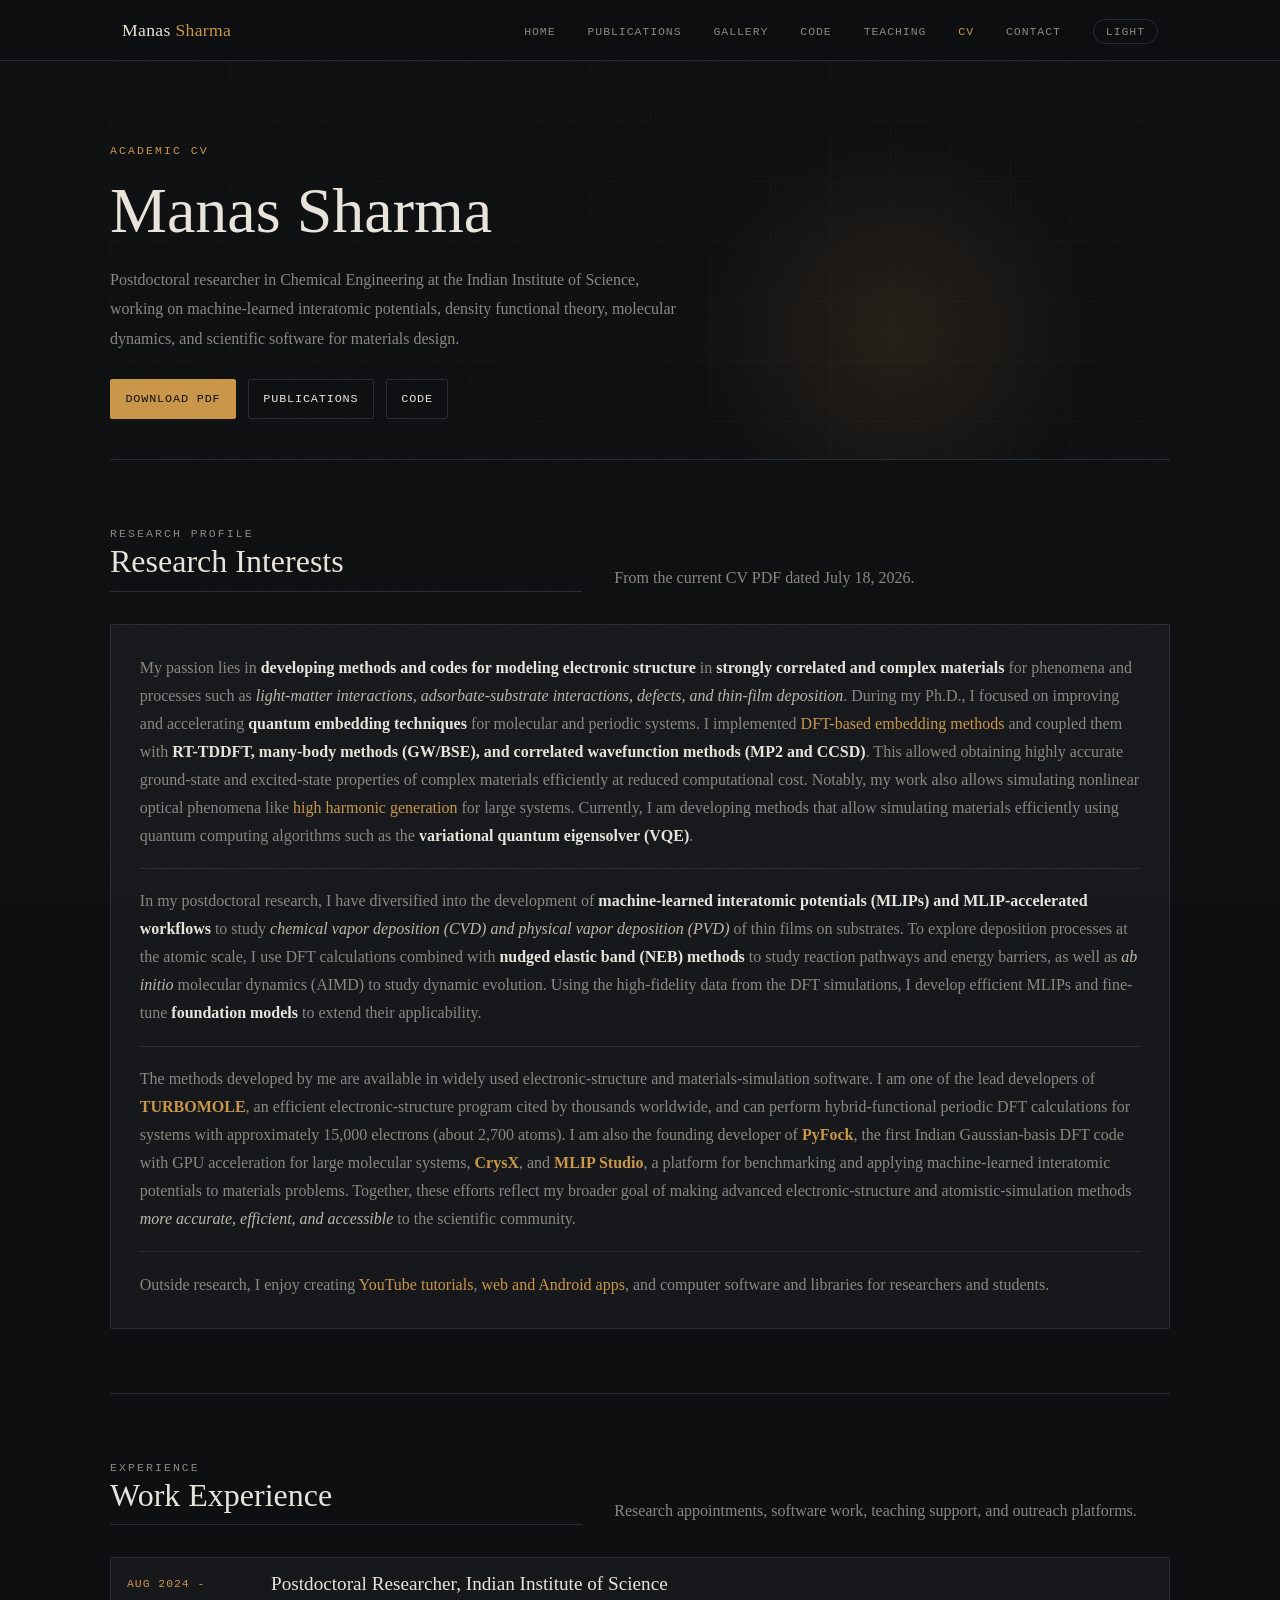
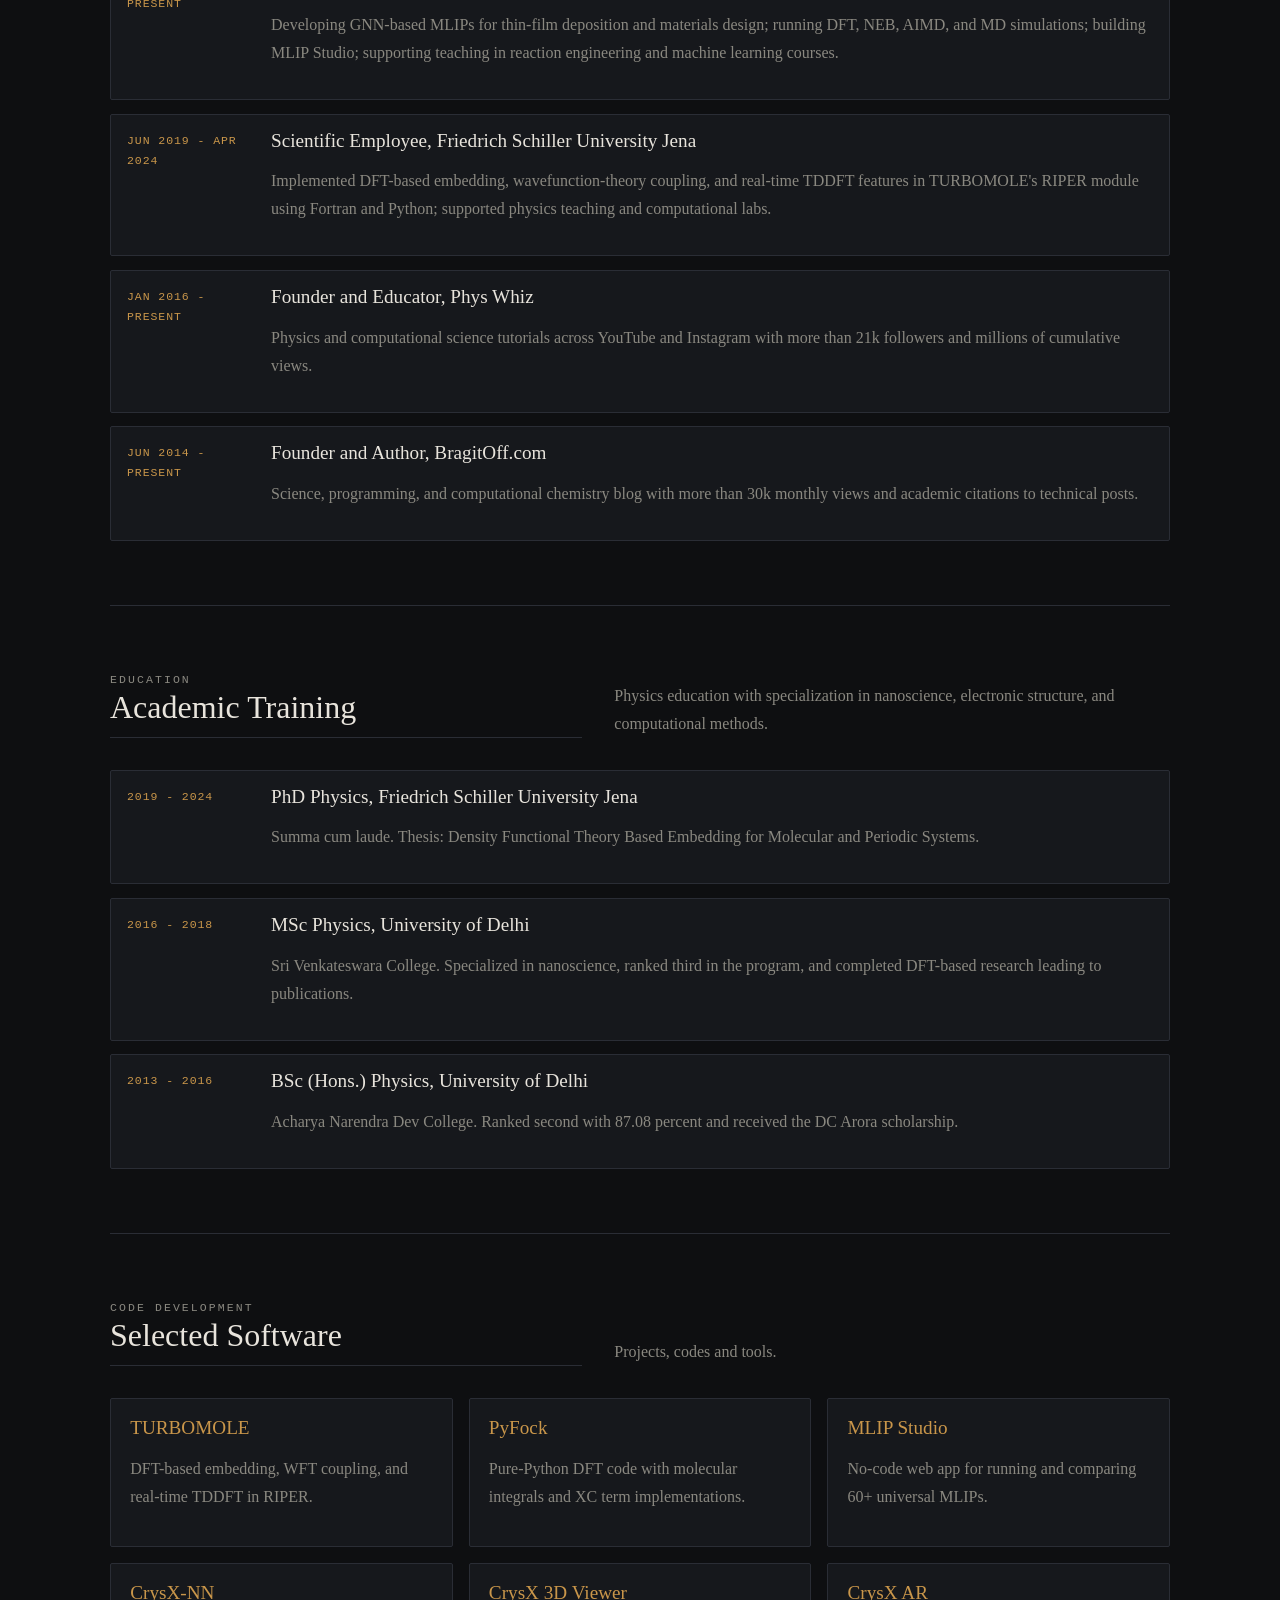
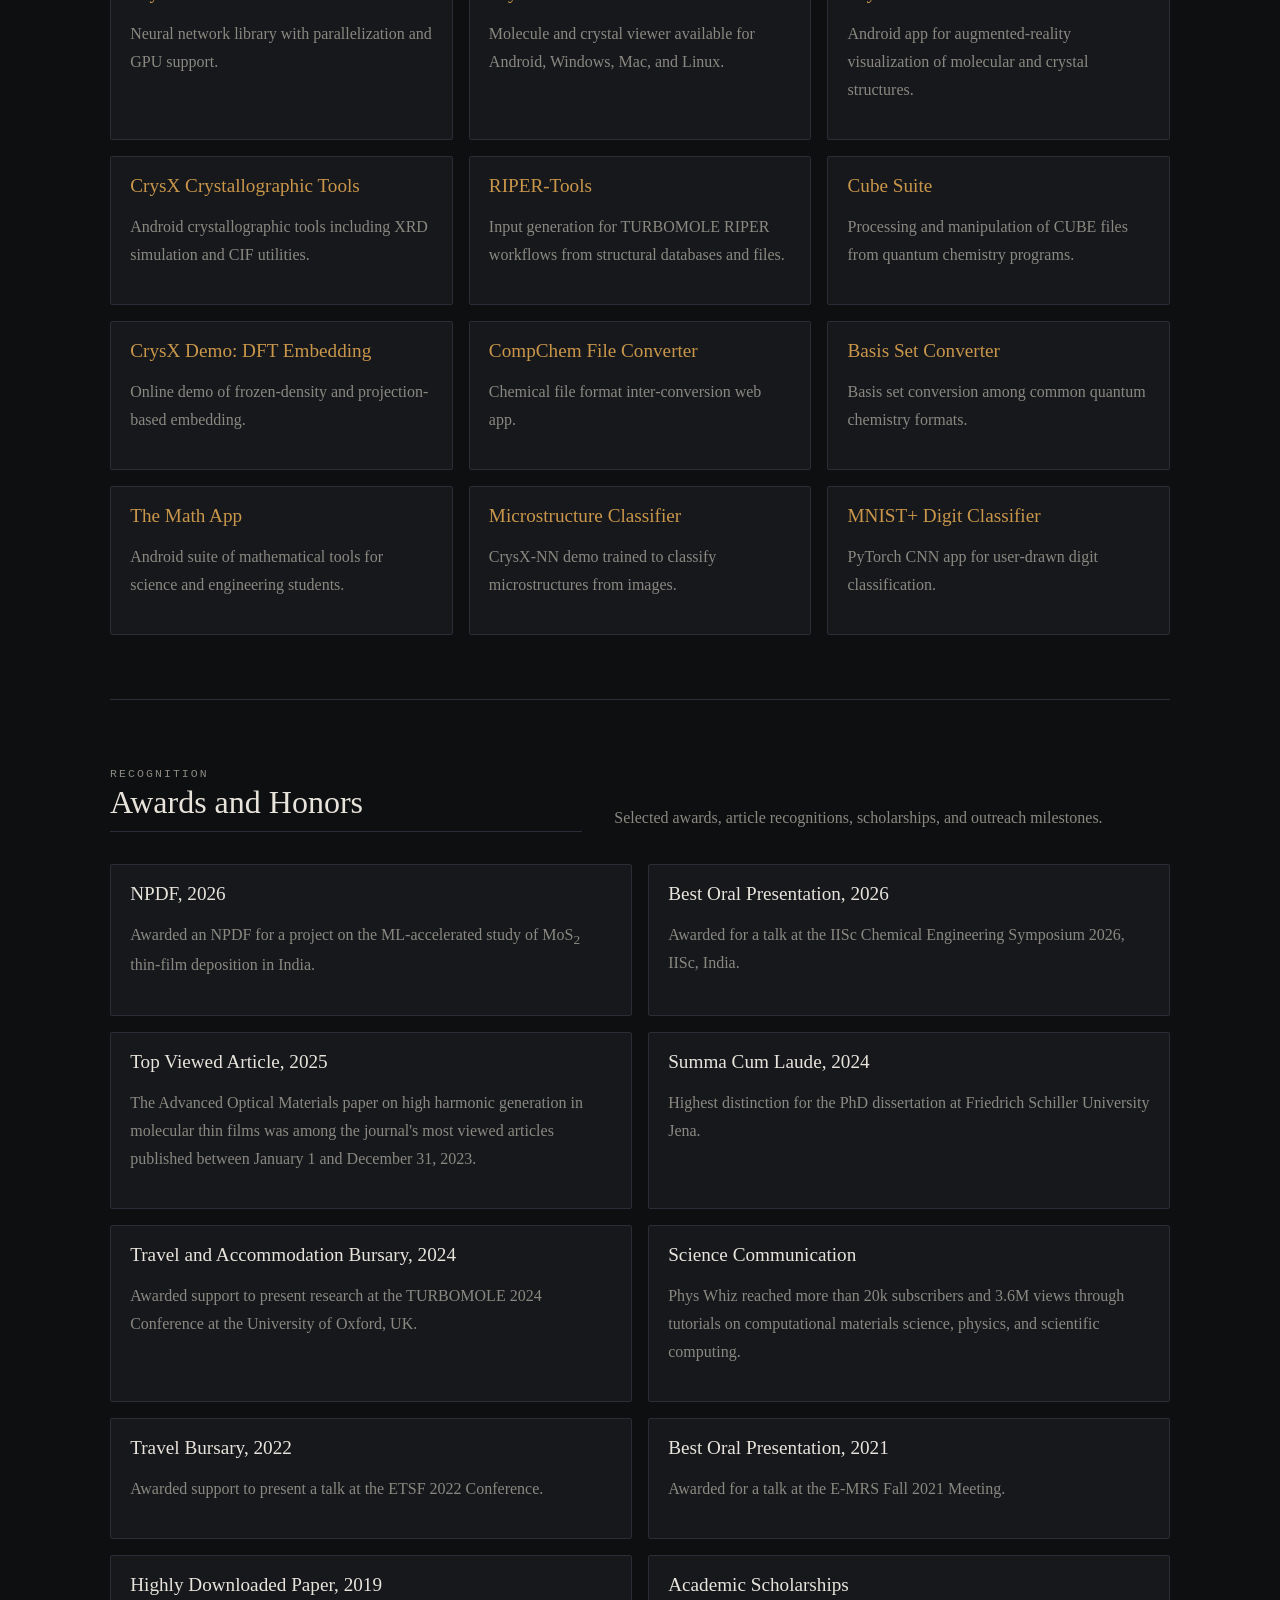
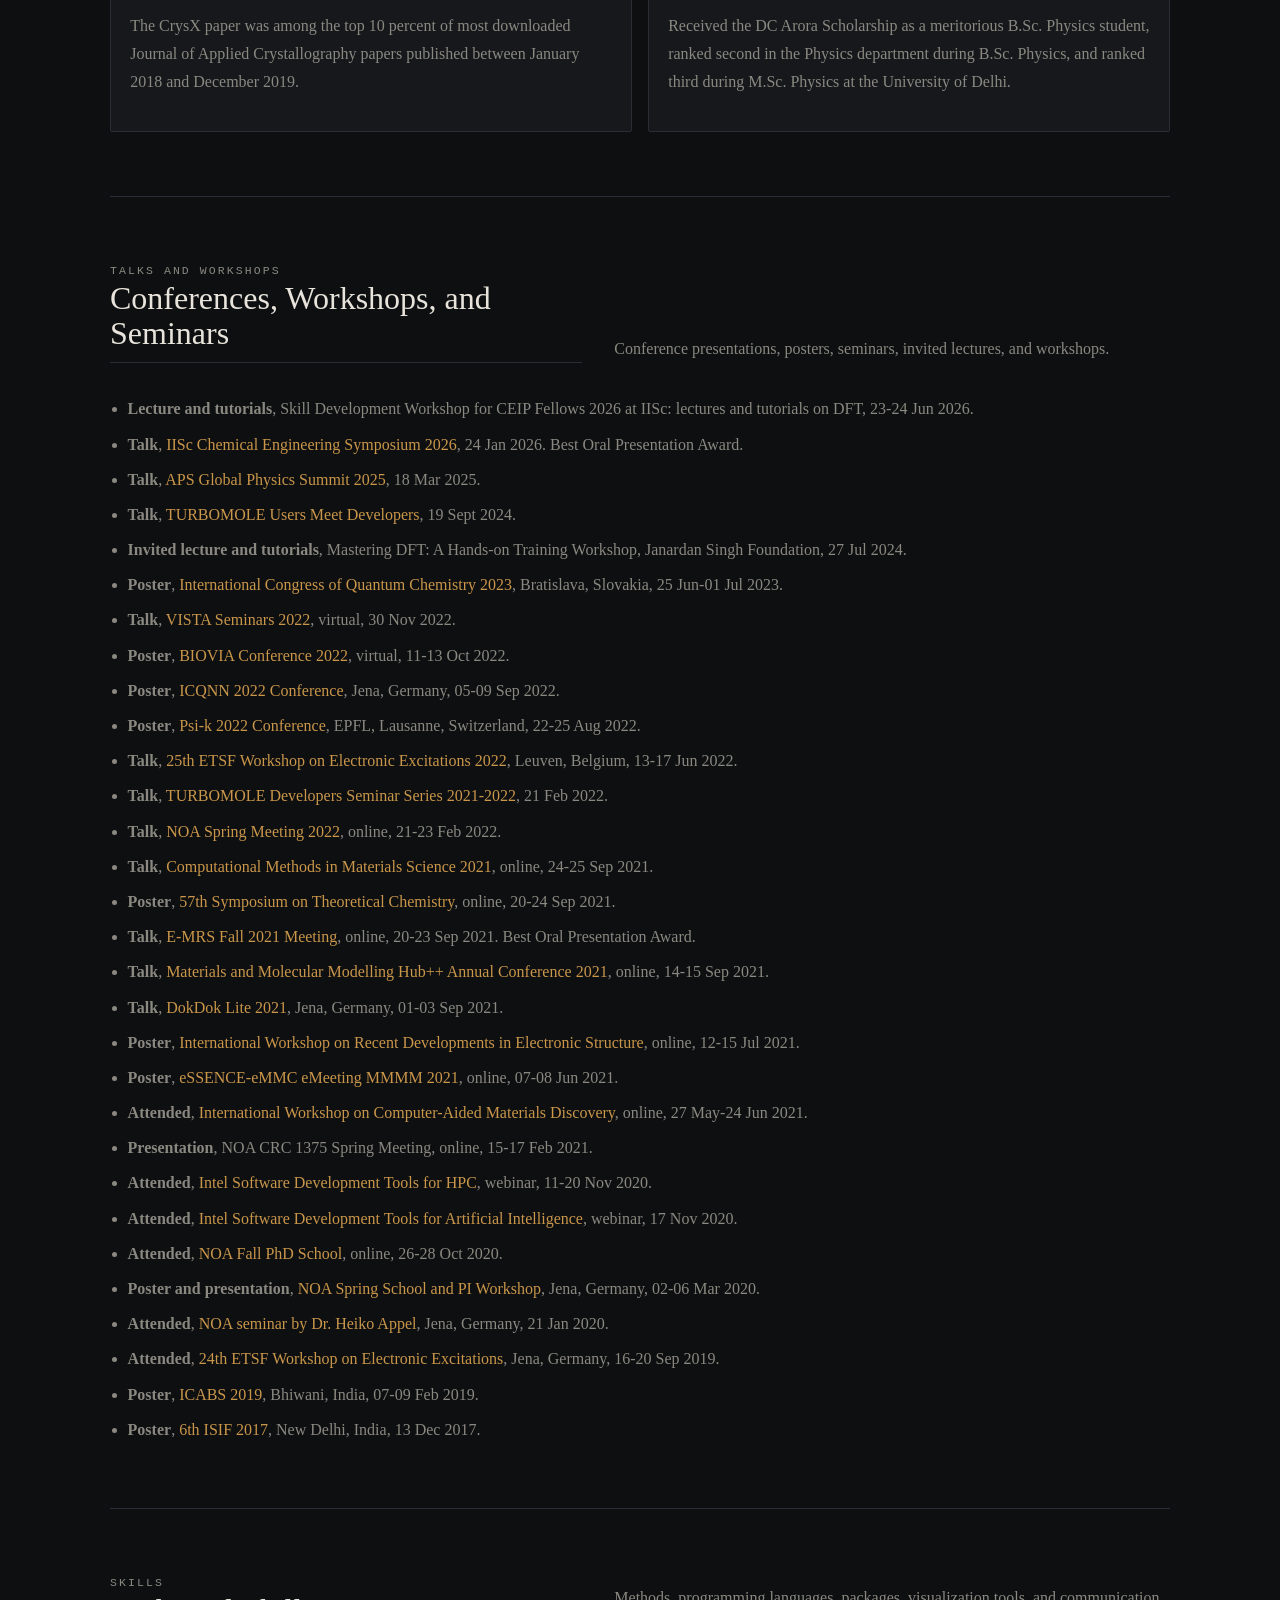
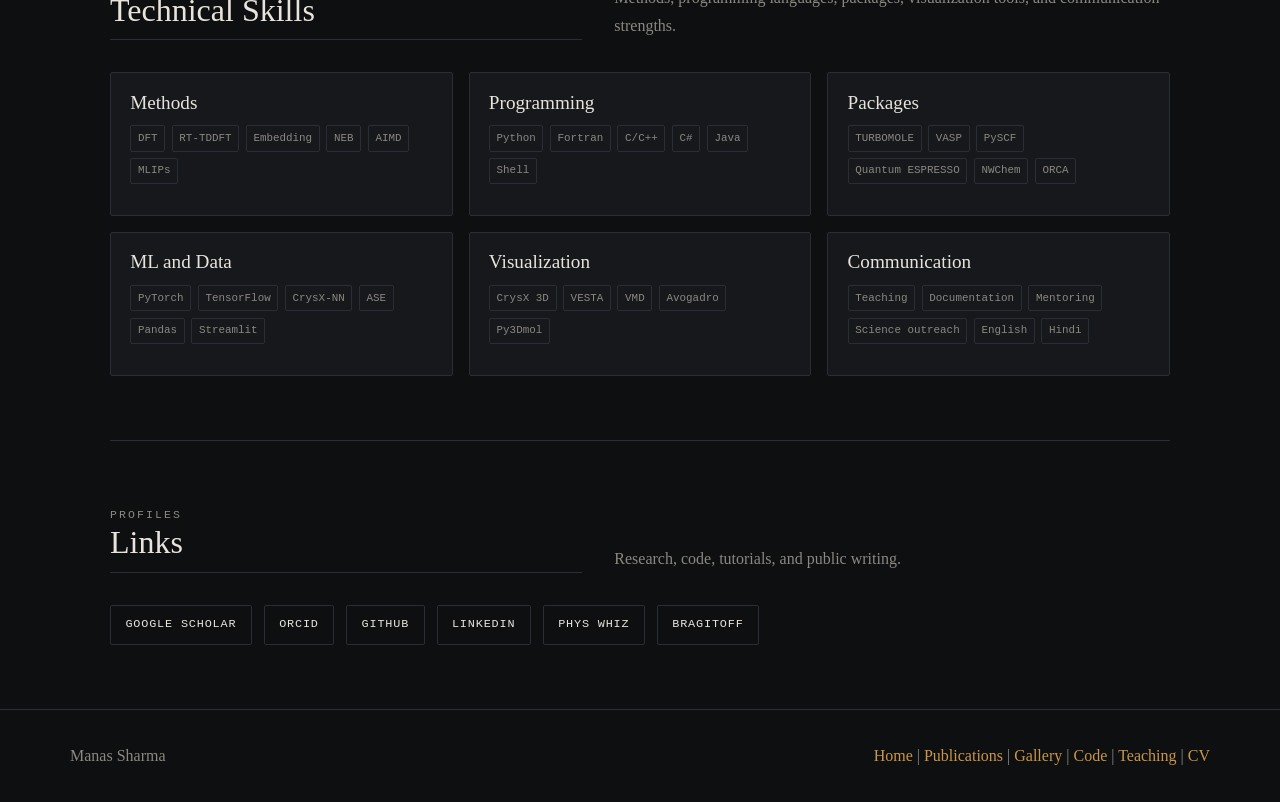
==== commit 45933590: "updated html website to have a gallery apge" ====
--- a/HTML_Website/cv.html
+++ b/HTML_Website/cv.html
@@ -25,6 +25,7 @@
       <ul class="nav-links">
         <li><a href="index.html">Home</a></li>
         <li><a href="publications.html">Publications</a></li>
+        <li><a href="gallery.html">Gallery</a></li>
         <li><a href="software.html">Code</a></li>
         <li><a href="teaching.html">Teaching</a></li>
         <li><a class="active" href="cv.html">CV</a></li>
@@ -259,7 +260,7 @@
   <footer class="footer">
     <div class="footer-inner">
       <span>Manas Sharma</span>
-      <span><a href="index.html">Home</a> | <a href="publications.html">Publications</a> | <a href="software.html">Code</a> | <a href="teaching.html">Teaching</a></span>
+      <span><a href="index.html">Home</a> | <a href="publications.html">Publications</a> | <a href="gallery.html">Gallery</a> | <a href="software.html">Code</a> | <a href="teaching.html">Teaching</a> | <a href="cv.html">CV</a></span>
     </div>
   </footer>
   <script src="site.js" defer></script>
--- a/HTML_Website/site.css
+++ b/HTML_Website/site.css
@@ -613,6 +613,28 @@
   gap: 1rem;
 }
 
+.gallery-placeholder {
+  padding: clamp(1.5rem, 4vw, 2.5rem);
+  border: 1px dashed var(--accent-3);
+  background: linear-gradient(135deg, var(--surface), var(--surface-2));
+  text-align: center;
+}
+
+.gallery-placeholder h3 {
+  margin: 0.35rem 0 0.45rem;
+  font-size: clamp(1.25rem, 3vw, 1.65rem);
+}
+
+.gallery-placeholder p {
+  max-width: 42rem;
+  margin: 0 auto;
+  color: var(--muted);
+}
+
+.gallery-placeholder .eyebrow {
+  color: var(--accent);
+}
+
 .tool-card,
 .media-card {
   overflow: hidden;
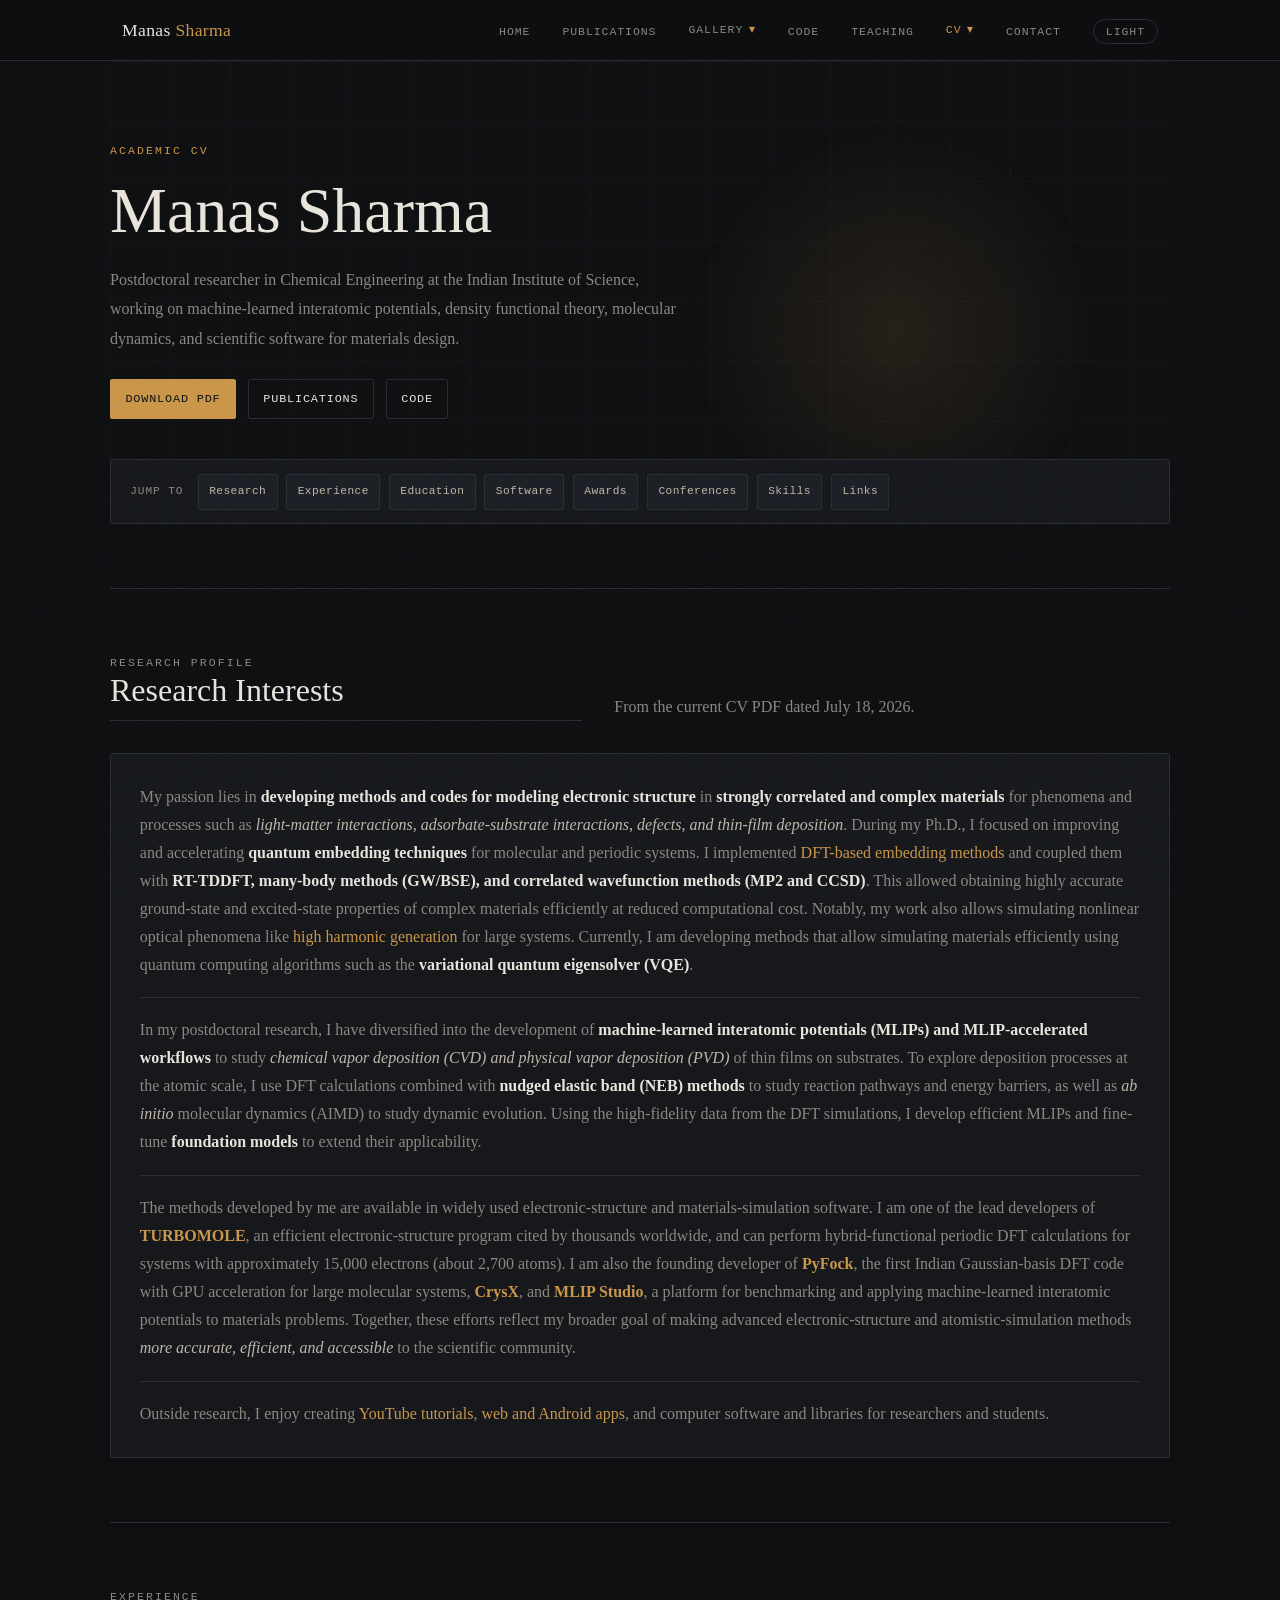
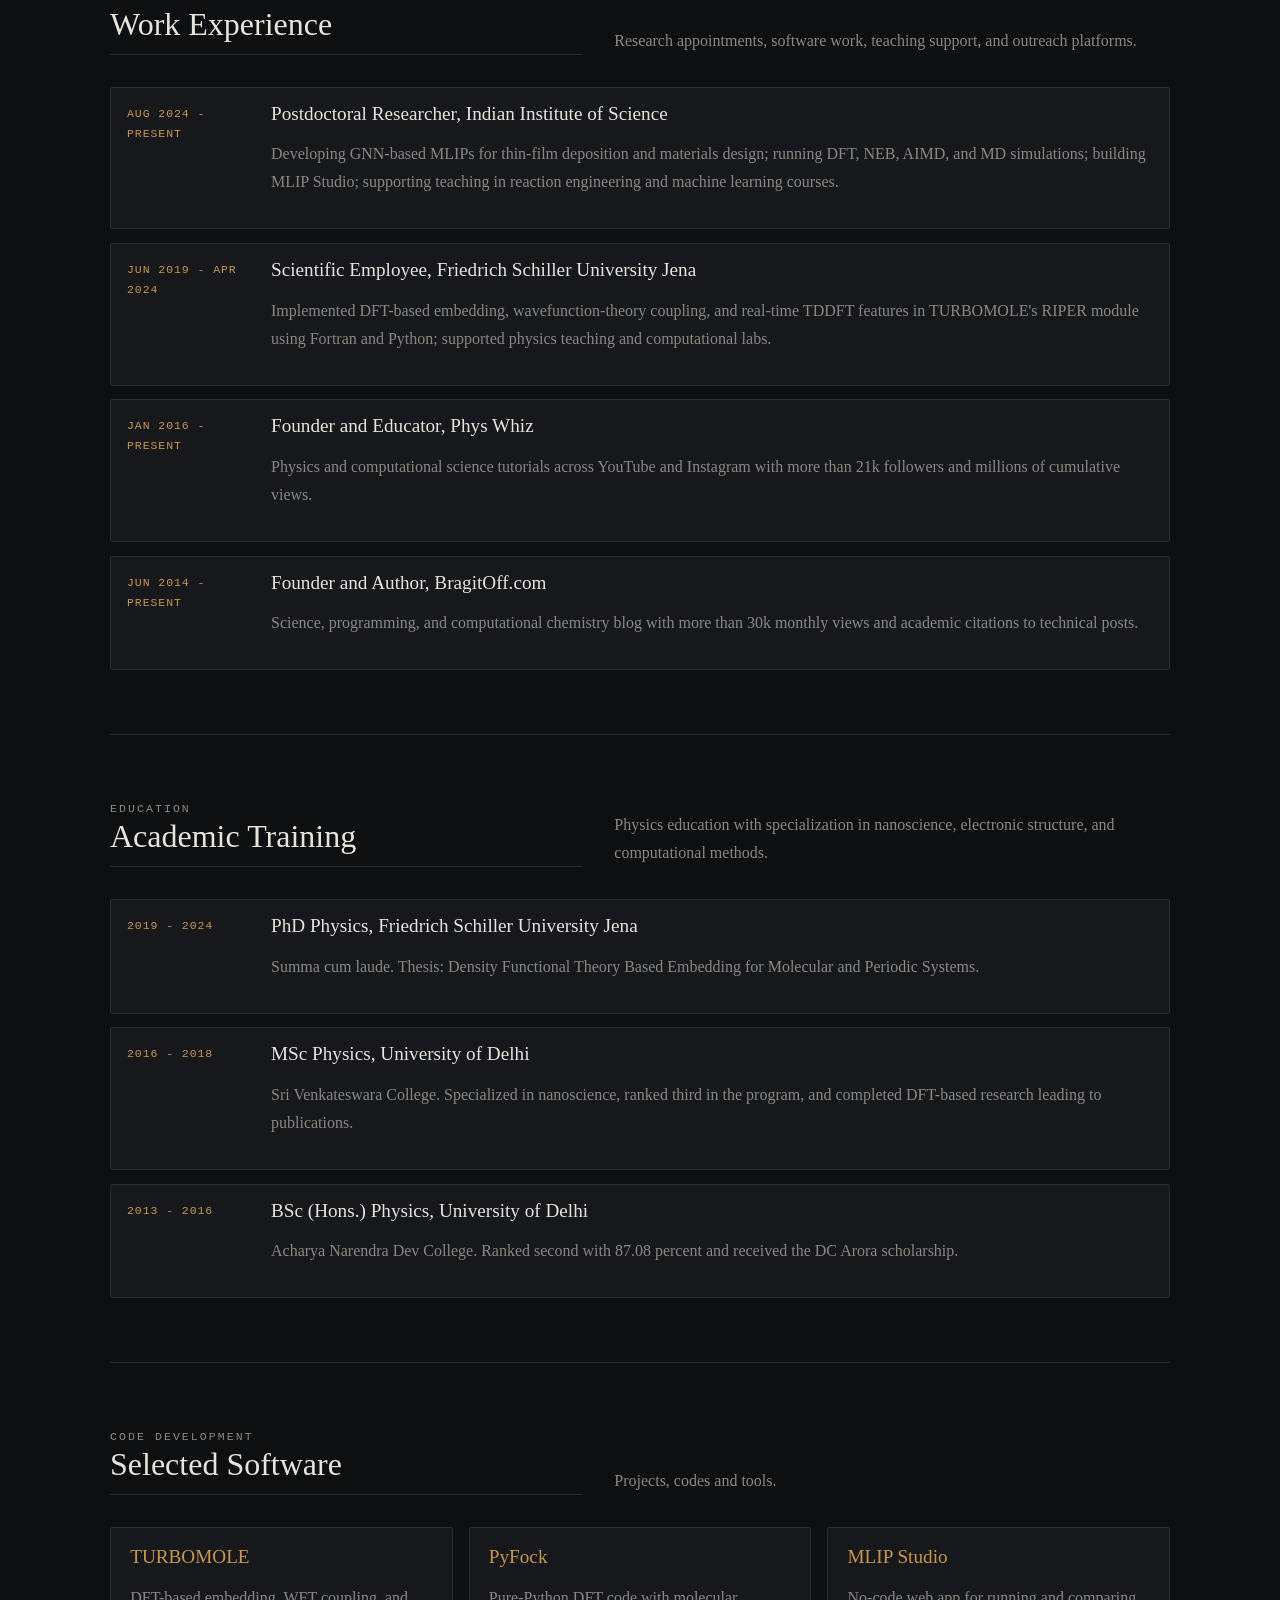
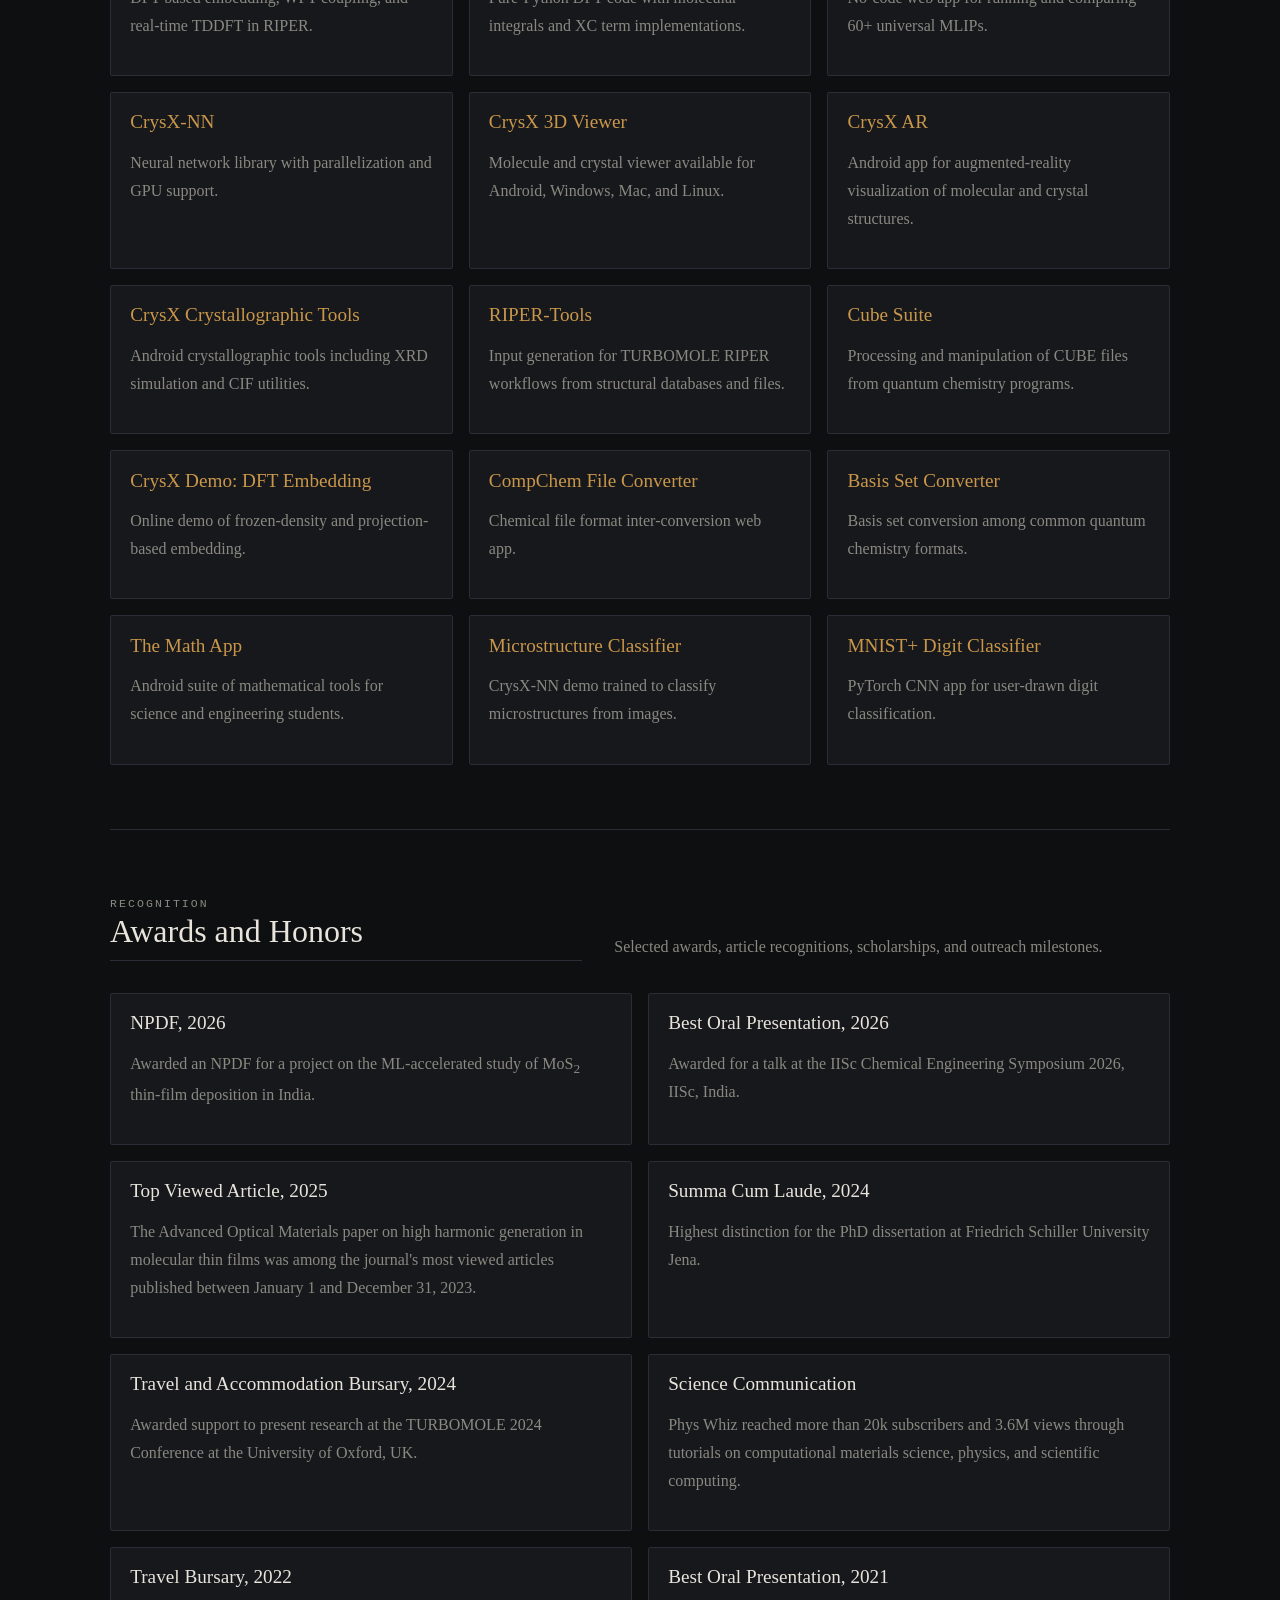
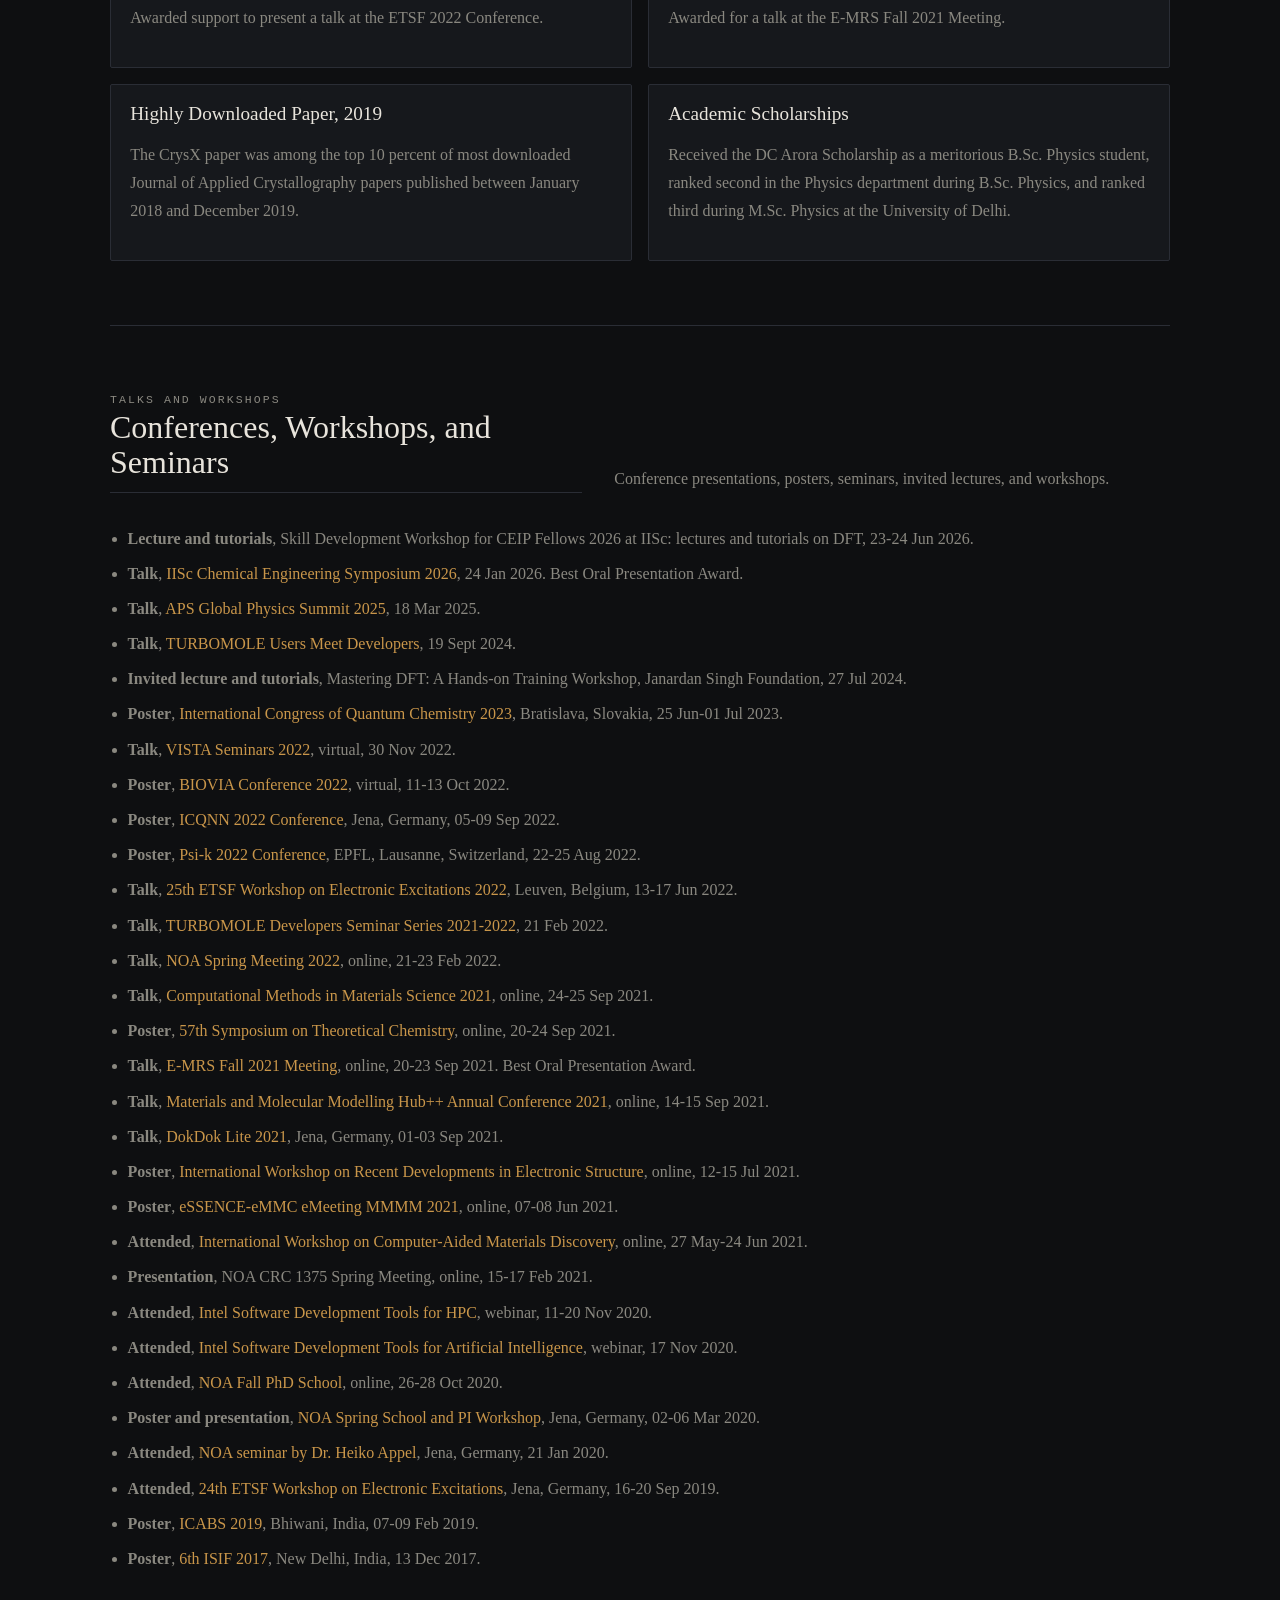
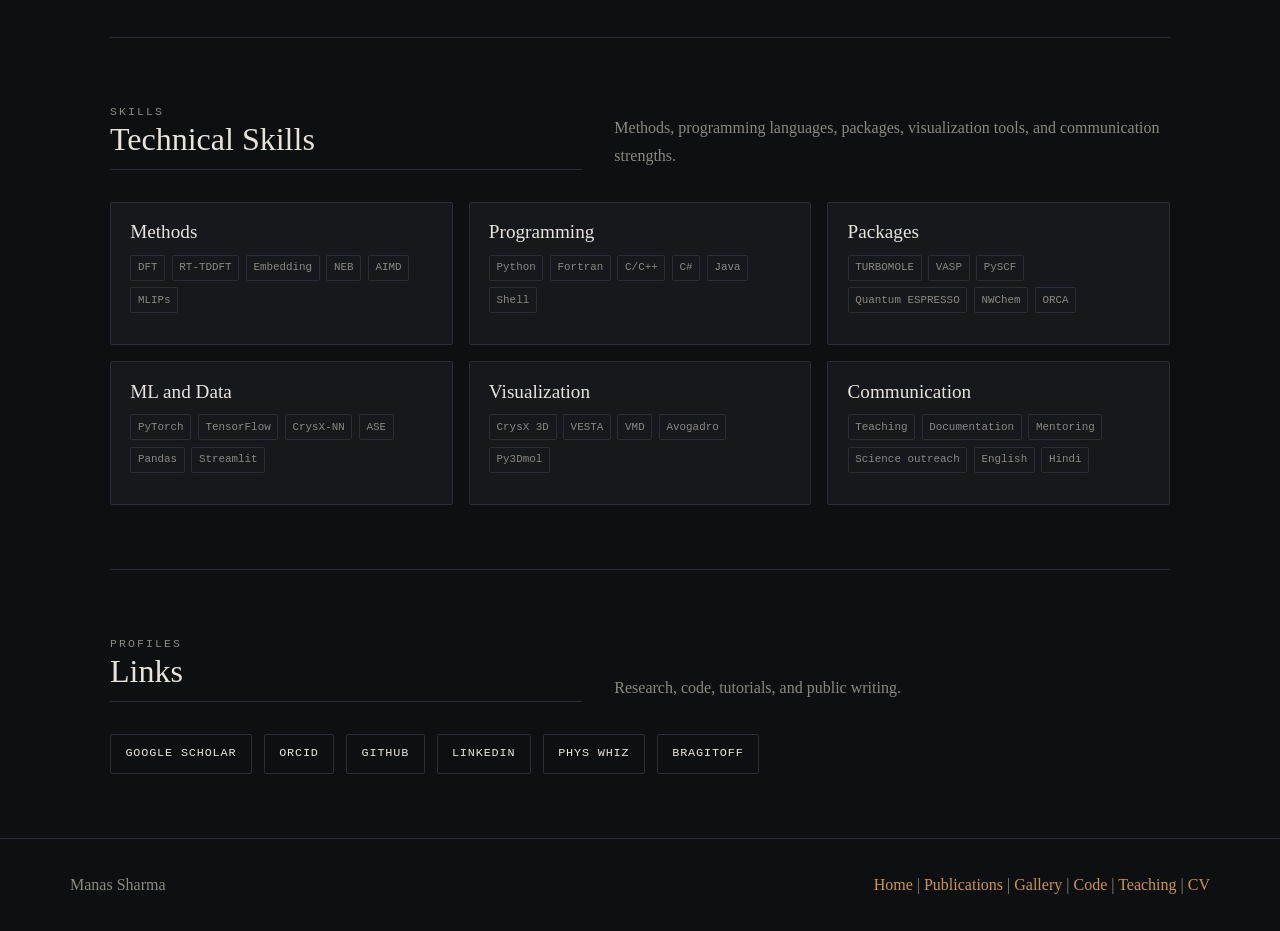
==== commit 7e46a662: "new updates" ====
--- a/HTML_Website/cv.html
+++ b/HTML_Website/cv.html
@@ -25,10 +25,37 @@
       <ul class="nav-links">
         <li><a href="index.html">Home</a></li>
         <li><a href="publications.html">Publications</a></li>
-        <li><a href="gallery.html">Gallery</a></li>
+        <li class="nav-dropdown">
+          <details>
+            <summary>Gallery</summary>
+            <ul class="nav-dropdown-menu">
+              <li><a href="gallery.html">Gallery overview</a></li>
+              <li><a href="gallery.html#covers-title">Covers</a></li>
+              <li><a href="gallery.html#tocs-title">TOC Graphics</a></li>
+              <li><a href="gallery.html#research-visuals-title">Research Visuals</a></li>
+              <li><a href="gallery.html#event-albums-title">Event Albums</a></li>
+              <li><a href="gallery.html#recorded-talks-title">Recorded Talks</a></li>
+            </ul>
+          </details>
+        </li>
         <li><a href="software.html">Code</a></li>
         <li><a href="teaching.html">Teaching</a></li>
-        <li><a class="active" href="cv.html">CV</a></li>
+        <li class="nav-dropdown">
+          <details>
+            <summary class="active">CV</summary>
+            <ul class="nav-dropdown-menu">
+              <li><a href="cv.html">CV overview</a></li>
+              <li><a href="cv.html#profile-title">Research</a></li>
+              <li><a href="cv.html#experience-title">Experience</a></li>
+              <li><a href="cv.html#education-title">Education</a></li>
+              <li><a href="cv.html#code-title">Software</a></li>
+              <li><a href="cv.html#awards-title">Awards</a></li>
+              <li><a href="cv.html#conferences-title">Conferences</a></li>
+              <li><a href="cv.html#skills-title">Skills</a></li>
+              <li><a href="cv.html#profiles-title">Links</a></li>
+            </ul>
+          </details>
+        </li>
         <li><a href="index.html#contact">Contact</a></li>
         <li><button class="theme-toggle" type="button" data-theme-toggle onclick="toggleTheme()">Light</button></li>
       </ul>
@@ -48,6 +75,18 @@
         </div>
       </div>
     </section>
+
+    <nav class="page-index" aria-label="CV section index">
+      <span class="page-index-label">Jump to</span>
+      <a href="#profile-title">Research</a>
+      <a href="#experience-title">Experience</a>
+      <a href="#education-title">Education</a>
+      <a href="#code-title">Software</a>
+      <a href="#awards-title">Awards</a>
+      <a href="#conferences-title">Conferences</a>
+      <a href="#skills-title">Skills</a>
+      <a href="#profiles-title">Links</a>
+    </nav>
 
     <section class="section" aria-labelledby="profile-title">
       <div class="section-head">
--- a/HTML_Website/site.css
+++ b/HTML_Website/site.css
@@ -143,6 +143,7 @@
 }
 
 .nav-links a,
+.nav-dropdown summary,
 .theme-toggle {
   font-family: var(--font-mono);
   font-size: 0.72rem;
@@ -153,8 +154,75 @@
 }
 
 .nav-links a.active,
-.nav-links a:hover {
-  color: var(--accent);
+.nav-links a:hover,
+.nav-dropdown summary.active,
+.nav-dropdown summary:hover,
+.nav-dropdown details[open] summary {
+  color: var(--accent);
+}
+
+.nav-dropdown details {
+  position: relative;
+}
+
+.nav-dropdown summary {
+  list-style: none;
+  cursor: pointer;
+  user-select: none;
+}
+
+.nav-dropdown summary::-webkit-details-marker {
+  display: none;
+}
+
+.nav-dropdown summary::after {
+  content: "▾";
+  display: inline-block;
+  margin-left: 0.35rem;
+  color: var(--accent);
+  font-size: 0.72rem;
+  transition: transform 0.2s ease;
+}
+
+.nav-dropdown details[open] summary::after {
+  transform: rotate(180deg);
+}
+
+.nav-dropdown-menu {
+  position: absolute;
+  top: calc(100% + 0.75rem);
+  left: 50%;
+  z-index: 120;
+  min-width: 230px;
+  margin: 0;
+  padding: 0.45rem;
+  list-style: none;
+  background: var(--surface);
+  border: 1px solid var(--line);
+  border-radius: 2px;
+  box-shadow: var(--shadow-sm);
+  transform: translateX(-50%);
+}
+
+.nav-dropdown-menu::before {
+  content: "";
+  position: absolute;
+  right: 0;
+  bottom: 100%;
+  left: 0;
+  height: 0.8rem;
+}
+
+.nav-dropdown-menu a {
+  display: block;
+  padding: 0.55rem 0.65rem;
+  white-space: nowrap;
+}
+
+.nav-dropdown-menu a:hover,
+.nav-dropdown-menu a:focus-visible {
+  background: var(--surface-2);
+  outline: none;
 }
 
 .theme-toggle {
@@ -174,6 +242,66 @@
   max-width: 1100px;
   margin: 0 auto;
   padding: 0 1.25rem;
+}
+
+.page-index {
+  display: flex;
+  align-items: center;
+  gap: 0.55rem;
+  flex-wrap: wrap;
+  margin: 0 0 clamp(2rem, 5vw, 4rem);
+  padding: 0.85rem;
+  background: var(--surface);
+  border: 1px solid var(--line);
+  border-radius: 2px;
+}
+
+.page-index-label {
+  margin: 0 0.35rem;
+  color: var(--muted);
+  font-family: var(--font-mono);
+  font-size: 0.7rem;
+  letter-spacing: 0.08em;
+  text-transform: uppercase;
+}
+
+.page-index a {
+  display: inline-flex;
+  align-items: center;
+  min-height: 36px;
+  padding: 0.35rem 0.65rem;
+  color: var(--soft);
+  background: var(--surface-2);
+  border: 1px solid var(--line);
+  border-radius: 2px;
+  font-family: var(--font-mono);
+  font-size: 0.7rem;
+  letter-spacing: 0.035em;
+  text-decoration: none;
+}
+
+.page-index a:hover,
+.page-index a:focus-visible {
+  color: var(--accent);
+  border-color: var(--accent-3);
+  outline: none;
+}
+
+#covers-title,
+#tocs-title,
+#research-visuals-title,
+#event-albums-title,
+#recorded-talks-title,
+#youtube-lectures-title,
+#profile-title,
+#experience-title,
+#education-title,
+#code-title,
+#awards-title,
+#conferences-title,
+#skills-title,
+#profiles-title {
+  scroll-margin-top: 5rem;
 }
 
 .hero {
@@ -633,6 +761,169 @@
 
 .gallery-placeholder .eyebrow {
   color: var(--accent);
+}
+
+.album-grid {
+  display: grid;
+  grid-template-columns: repeat(3, minmax(0, 1fr));
+  gap: 1rem;
+}
+
+.playlist-grid {
+  grid-template-columns: repeat(2, minmax(0, 1fr));
+  max-width: 860px;
+  margin-inline: auto;
+}
+
+.album-subhead {
+  display: flex;
+  align-items: baseline;
+  justify-content: space-between;
+  gap: 1rem;
+  margin: 2.25rem 0 1rem;
+}
+
+.album-subhead h3,
+.conference-album h3 {
+  margin: 0;
+}
+
+.album-subhead p {
+  margin: 0;
+  color: var(--muted);
+  font-size: 0.88rem;
+}
+
+.conference-album {
+  overflow: hidden;
+  background: var(--surface);
+  border: 1px solid var(--line);
+  border-radius: 2px;
+  transition: border-color 0.25s, transform 0.25s, box-shadow 0.25s;
+}
+
+.conference-album:hover {
+  border-color: var(--accent-3);
+  transform: translateY(-2px);
+  box-shadow: var(--shadow-sm);
+}
+
+.album-cover {
+  position: relative;
+  display: block;
+  width: 100%;
+  padding: 0;
+  overflow: hidden;
+  border: 0;
+  border-bottom: 1px solid var(--line);
+  color: #fff;
+  background: var(--surface-2);
+  cursor: zoom-in;
+  font: inherit;
+  text-align: left;
+}
+
+.album-cover img {
+  display: block;
+  width: 100%;
+  aspect-ratio: 16 / 10;
+  object-fit: cover;
+  transition: transform 0.35s ease, filter 0.35s ease;
+}
+
+.playlist-card .album-cover {
+  aspect-ratio: 16 / 9;
+}
+
+.playlist-card .album-cover img {
+  width: 100%;
+  height: 100%;
+  aspect-ratio: auto;
+  object-fit: cover;
+}
+
+.album-cover:hover img,
+.album-cover:focus-visible img {
+  transform: scale(1.035);
+  filter: brightness(0.76);
+}
+
+.album-cover:focus-visible {
+  outline: 2px solid var(--accent);
+  outline-offset: -2px;
+}
+
+.album-count,
+.album-kind {
+  position: absolute;
+  z-index: 2;
+  padding: 0.25rem 0.5rem;
+  border: 1px solid rgba(255, 255, 255, 0.65);
+  border-radius: 2px;
+  color: #fff;
+  background: rgba(0, 0, 0, 0.68);
+  font-family: var(--font-mono);
+  font-size: 0.65rem;
+  letter-spacing: 0.06em;
+  line-height: 1.3;
+  text-transform: uppercase;
+}
+
+.album-count {
+  right: 0.65rem;
+  bottom: 0.65rem;
+}
+
+.album-kind {
+  top: 0.65rem;
+  right: 0.65rem;
+}
+
+.play-indicator {
+  position: absolute;
+  top: 50%;
+  left: 50%;
+  z-index: 2;
+  display: grid;
+  width: 3.2rem;
+  height: 3.2rem;
+  place-items: center;
+  padding-left: 0.2rem;
+  border: 1px solid rgba(255, 255, 255, 0.85);
+  border-radius: 50%;
+  color: #fff;
+  background: rgba(0, 0, 0, 0.7);
+  font-size: 1.2rem;
+  transform: translate(-50%, -50%);
+  pointer-events: none;
+}
+
+.album-body {
+  padding: 1rem;
+}
+
+.album-meta {
+  margin: 0 0 0.35rem;
+  color: var(--accent);
+  font-family: var(--font-mono);
+  font-size: 0.68rem;
+  letter-spacing: 0.05em;
+  text-transform: uppercase;
+}
+
+.album-body > p:not(.album-meta) {
+  margin: 0.5rem 0 0;
+  color: var(--muted);
+  font-size: 0.9rem;
+}
+
+.album-action {
+  display: inline-block;
+  margin-top: 0.8rem;
+  color: var(--accent);
+  font-family: var(--font-mono);
+  font-size: 0.72rem;
+  letter-spacing: 0.04em;
 }
 
 .tool-card,
@@ -840,7 +1131,8 @@
 }
 
 .lightbox-media img,
-.lightbox-media video {
+.lightbox-media video,
+.lightbox-media iframe {
   display: block;
   width: auto;
   height: auto;
@@ -852,6 +1144,14 @@
 }
 
 .lightbox-media video {
+  background: #000;
+}
+
+.lightbox-media iframe {
+  width: min(100%, 1280px);
+  height: auto;
+  aspect-ratio: 16 / 9;
+  border: 1px solid var(--line);
   background: #000;
 }
 
@@ -944,6 +1244,7 @@
   .grid.three,
   .tool-grid,
   .gallery-grid,
+  .album-grid,
   .stat-grid {
     grid-template-columns: repeat(2, minmax(0, 1fr));
   }
@@ -962,16 +1263,30 @@
     gap: 0.8rem;
   }
 
+  .nav-dropdown-menu {
+    right: auto;
+    left: 0;
+    max-width: calc(100vw - 2.5rem);
+    transform: none;
+  }
+
   .grid.two,
   .grid.three,
   .tool-grid,
   .gallery-grid,
+  .album-grid,
   .research-visuals-grid,
   .stat-grid,
   .publication.featured,
   .news-item,
   .timeline-item {
     grid-template-columns: 1fr;
+  }
+
+  .album-subhead {
+    align-items: flex-start;
+    flex-direction: column;
+    gap: 0.25rem;
   }
 
   .publication-list .publication {
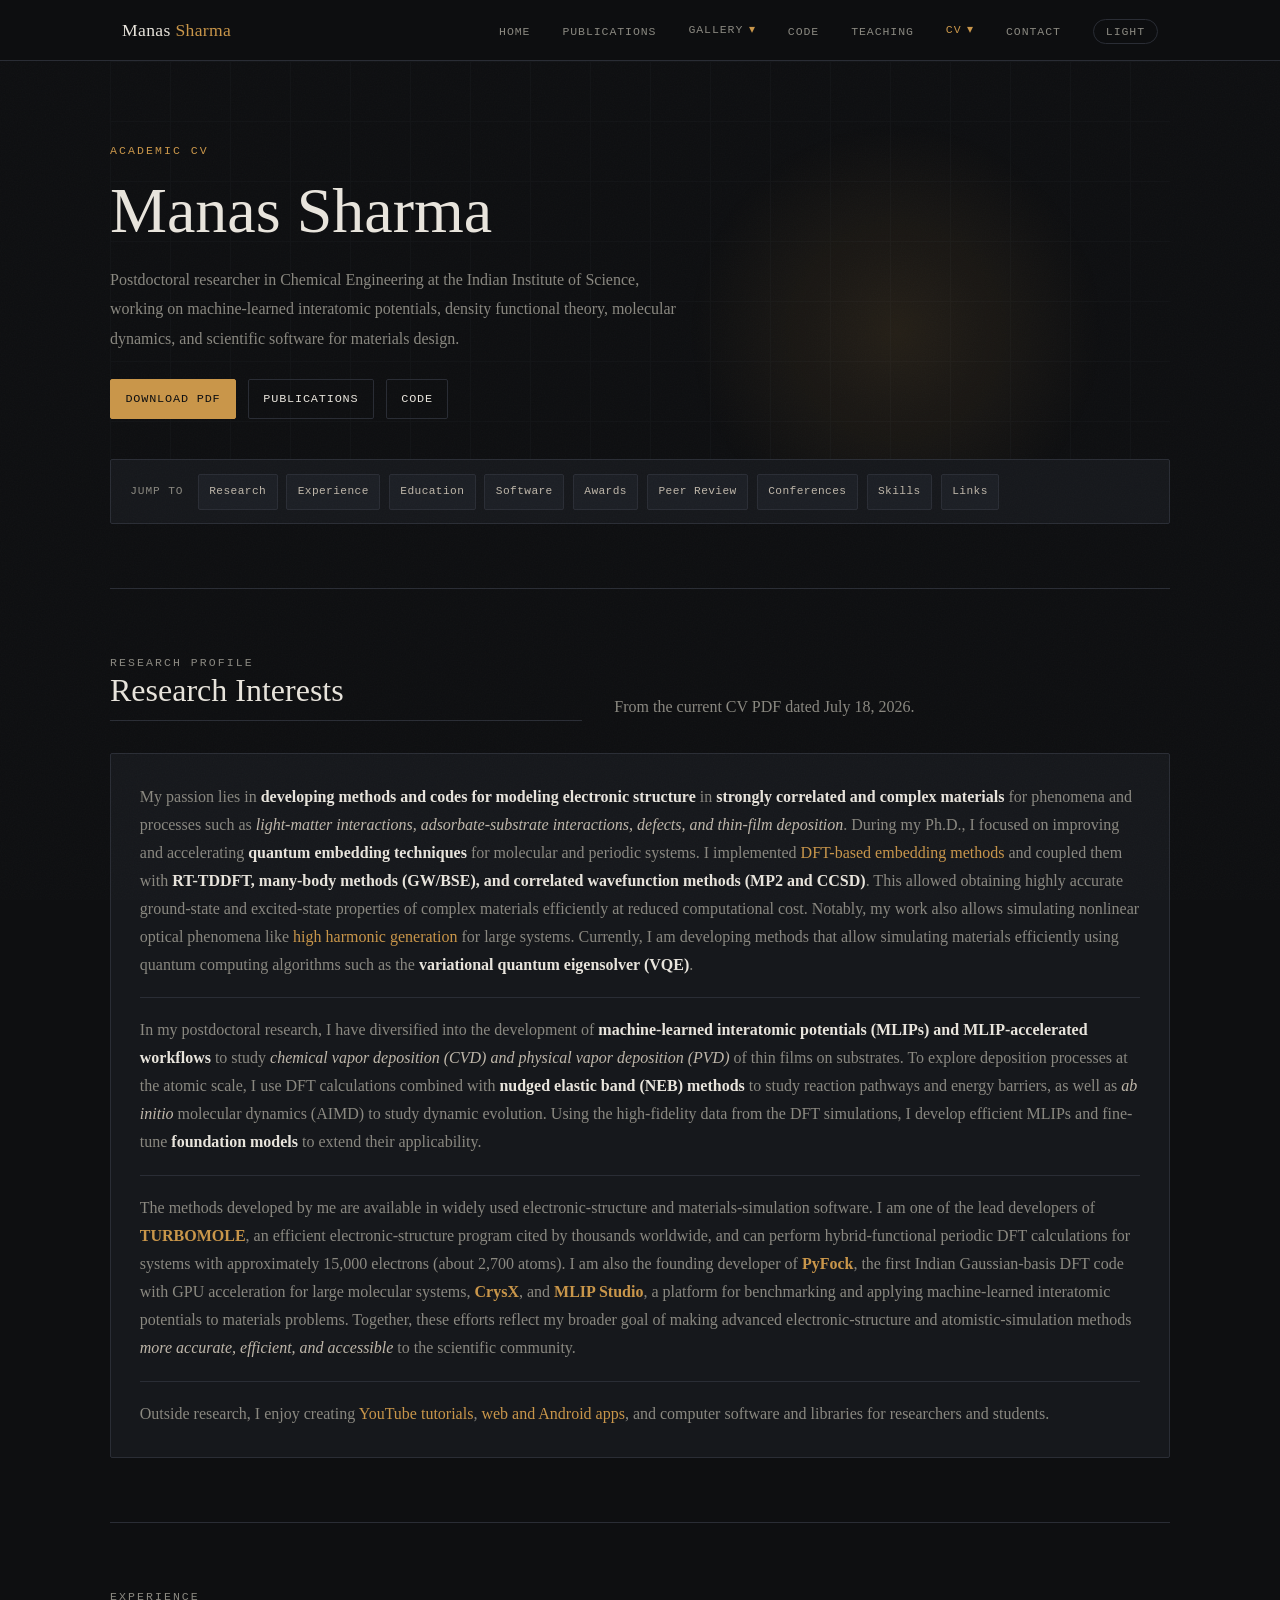
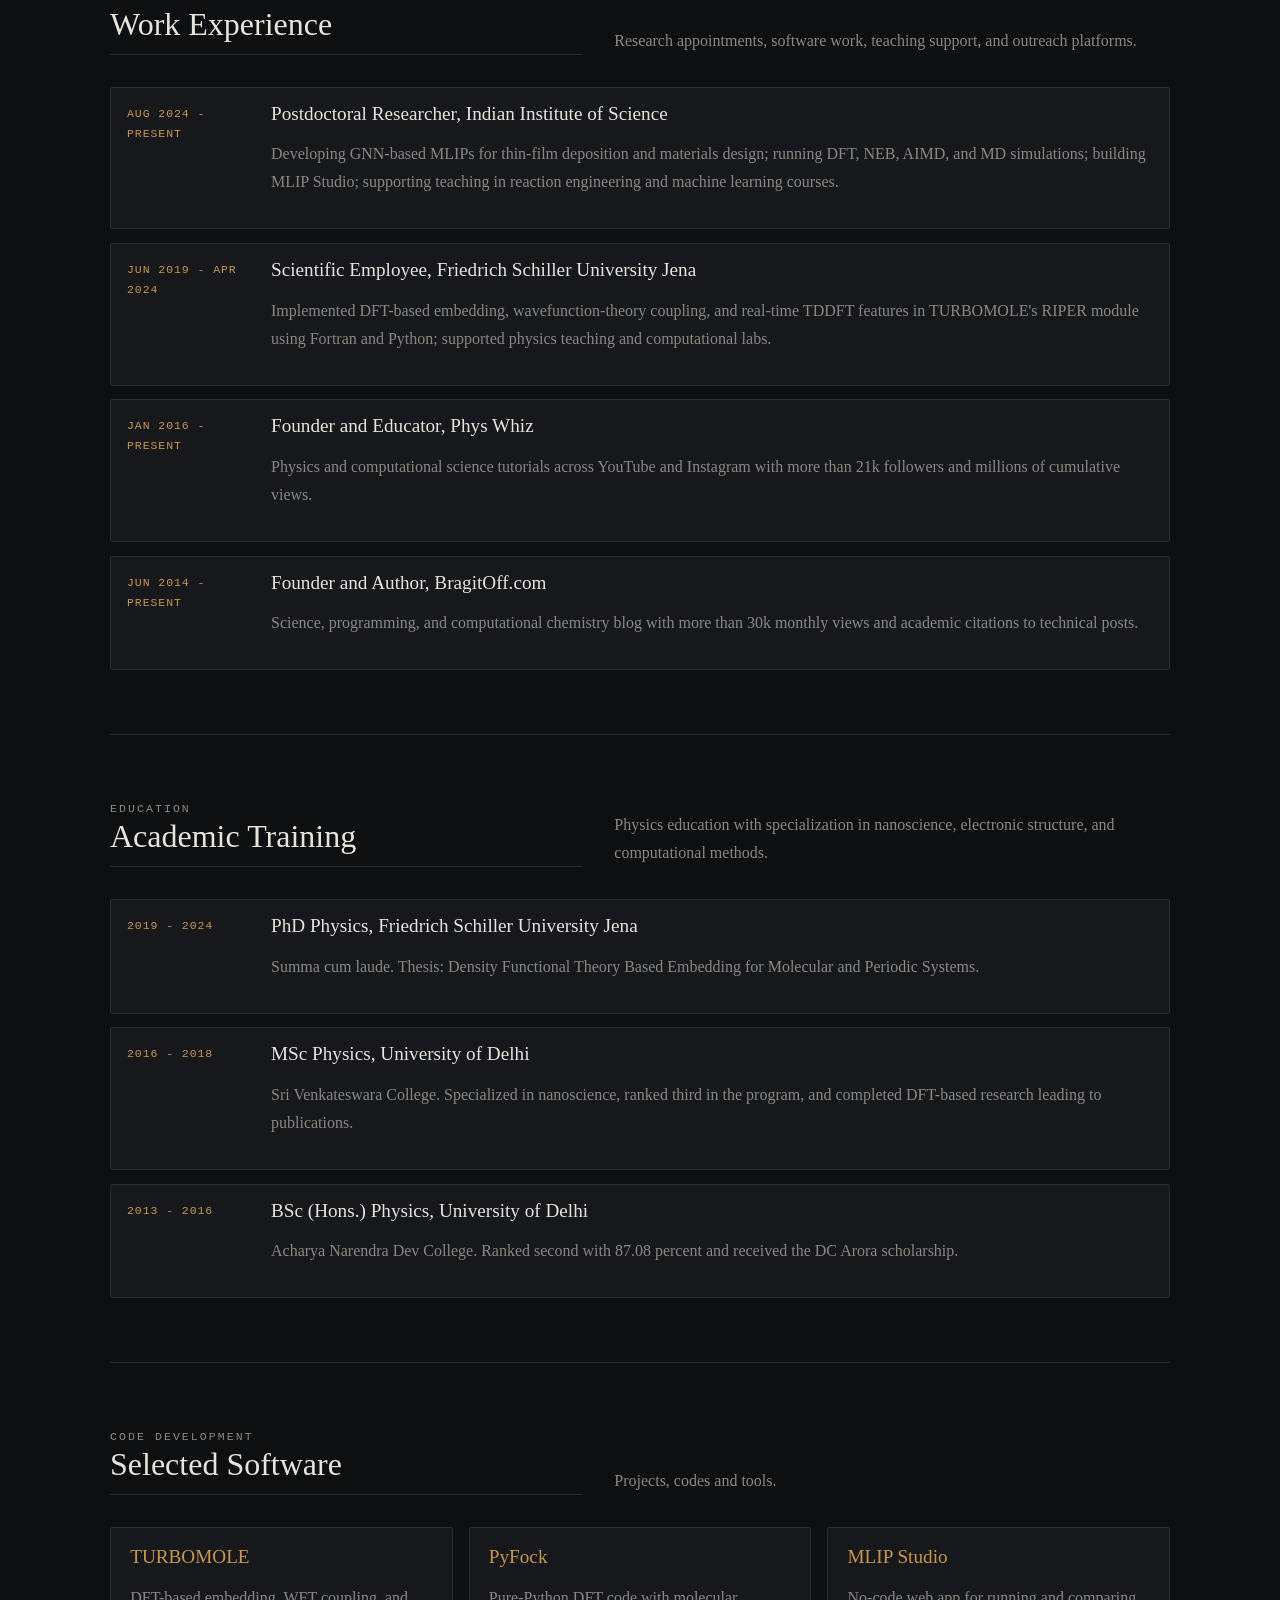
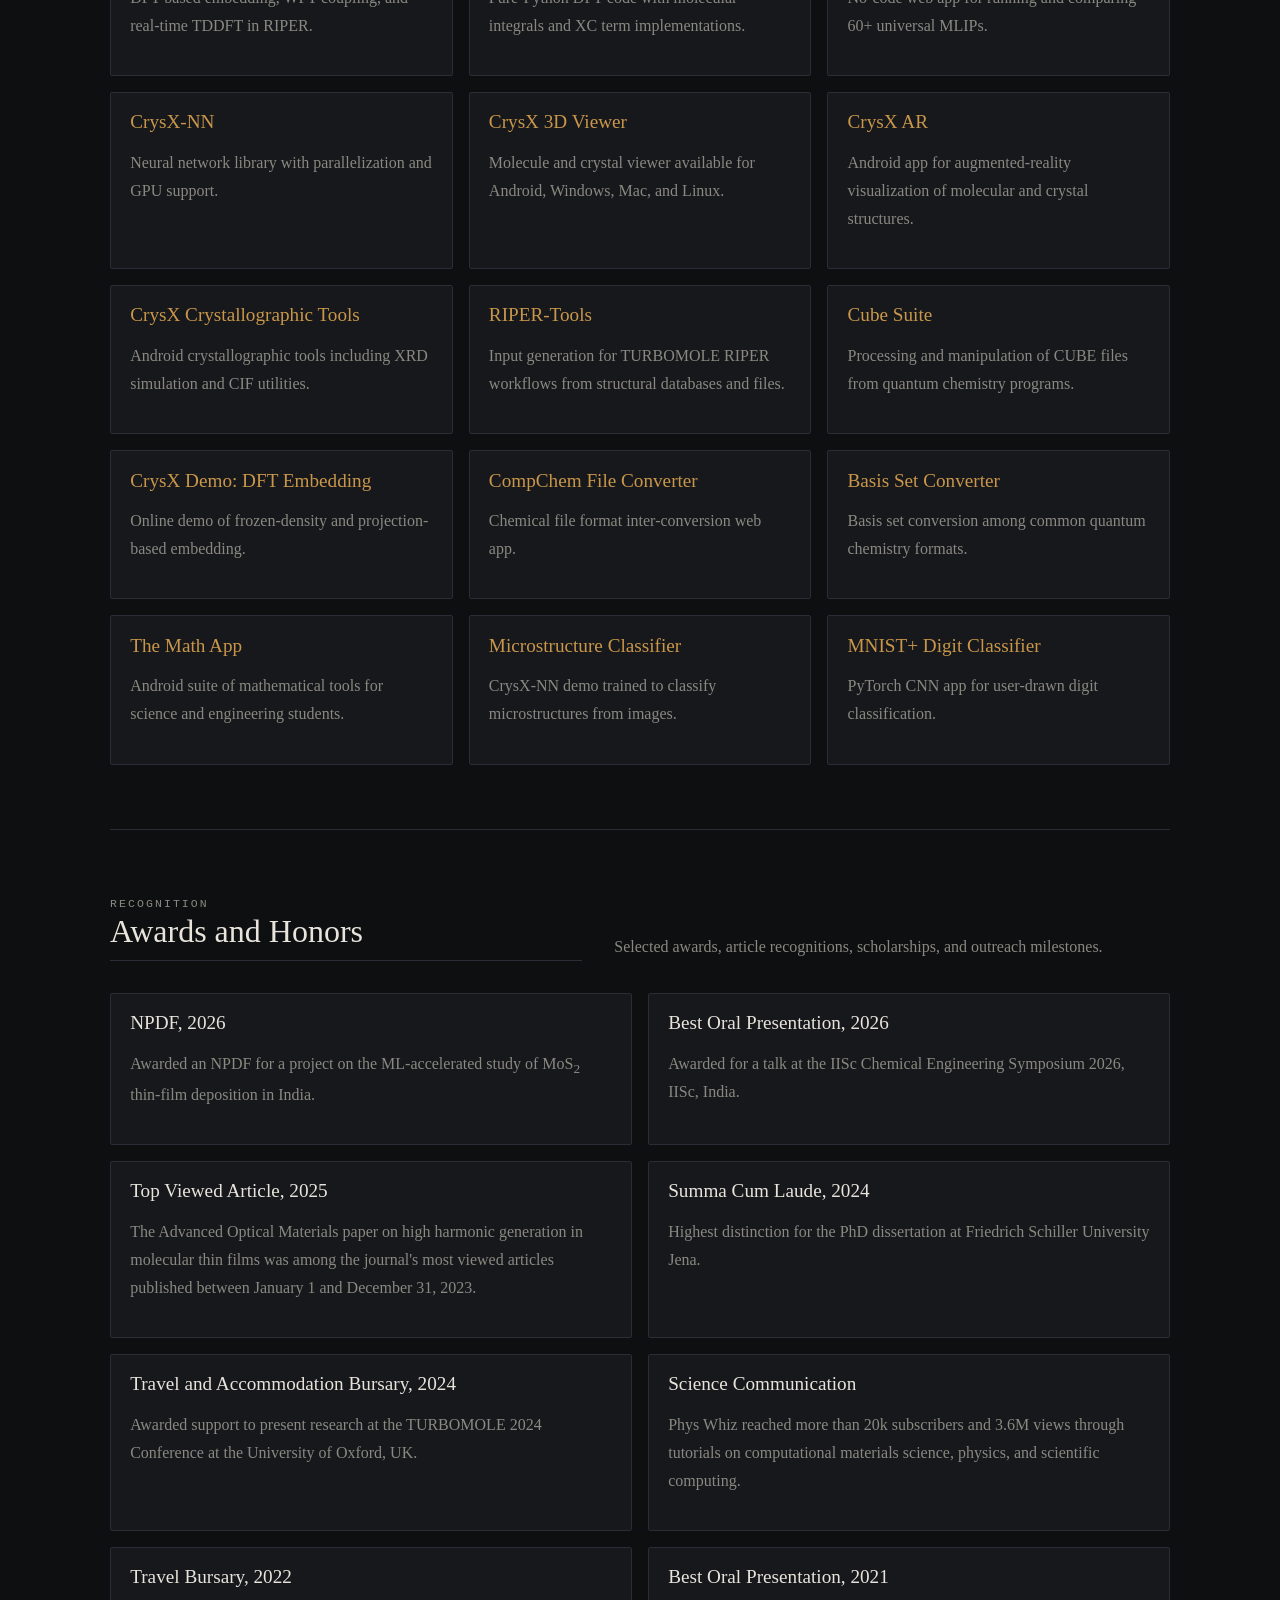
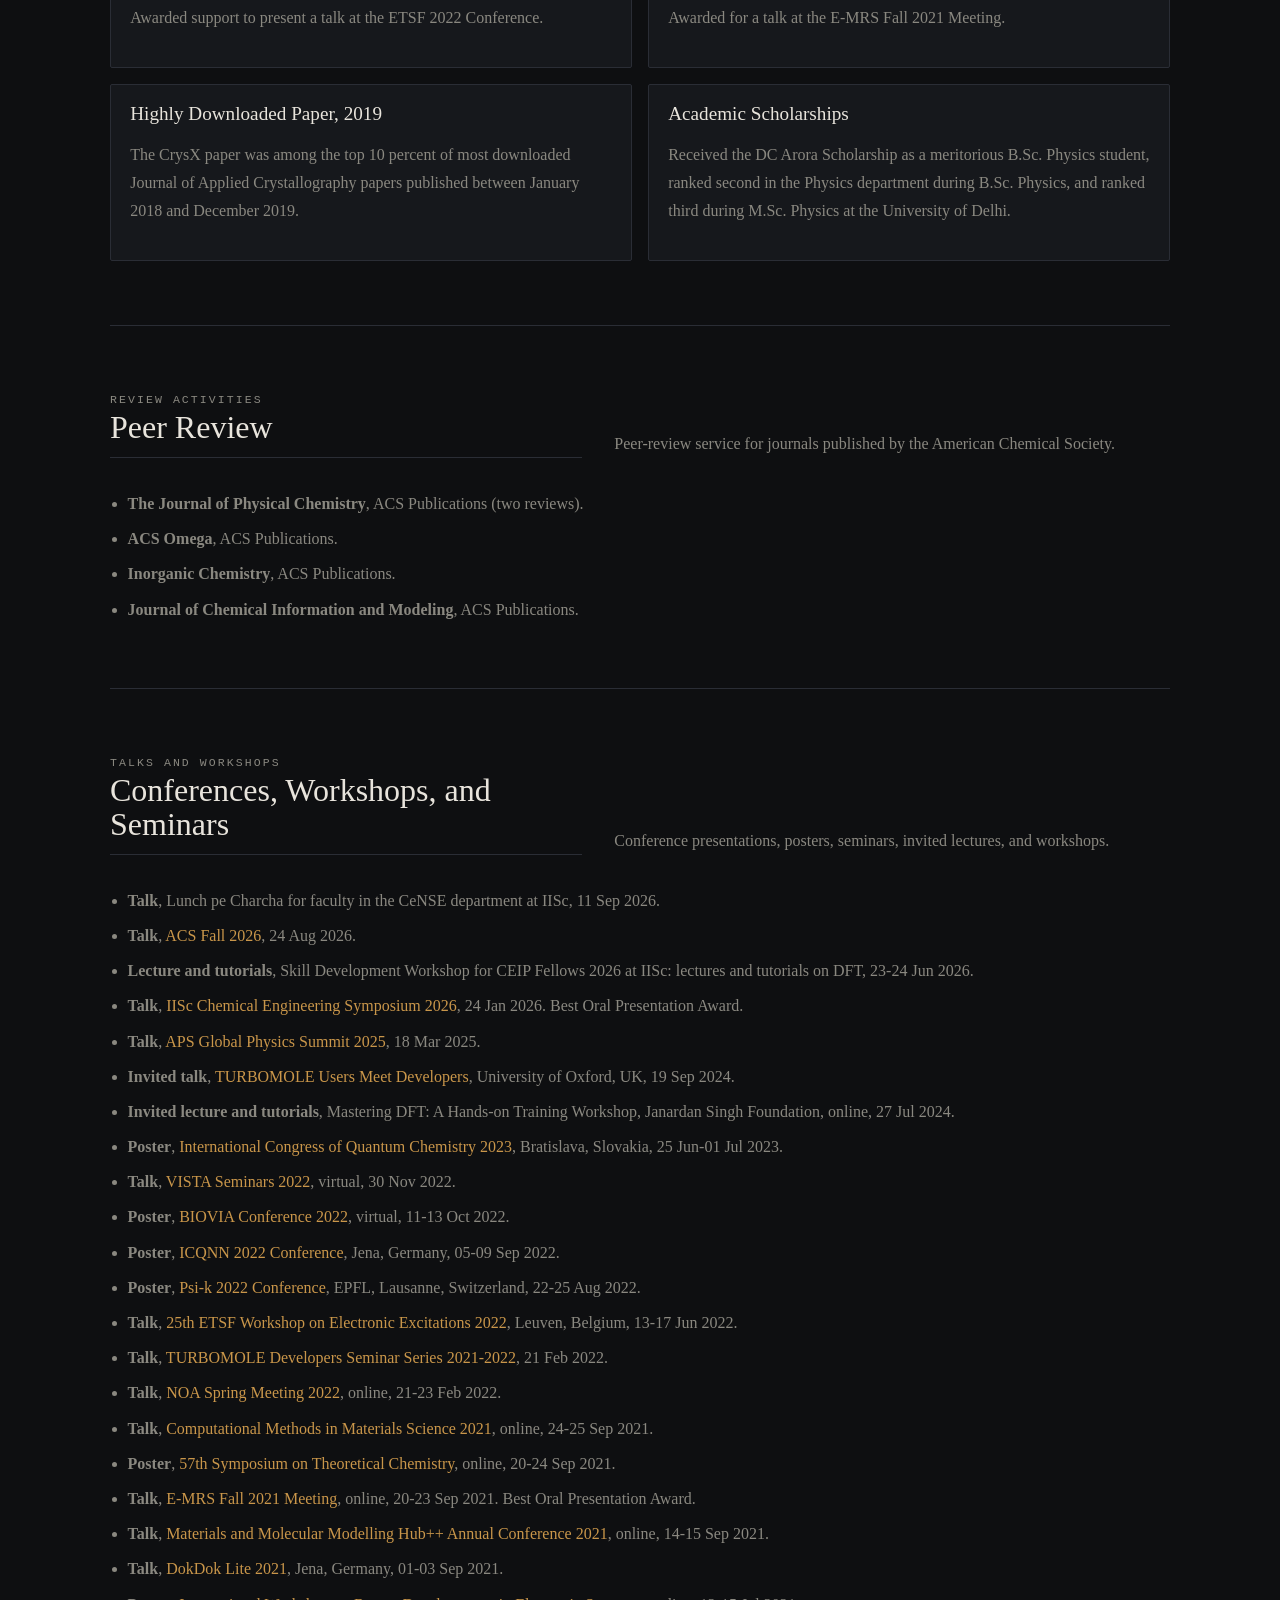
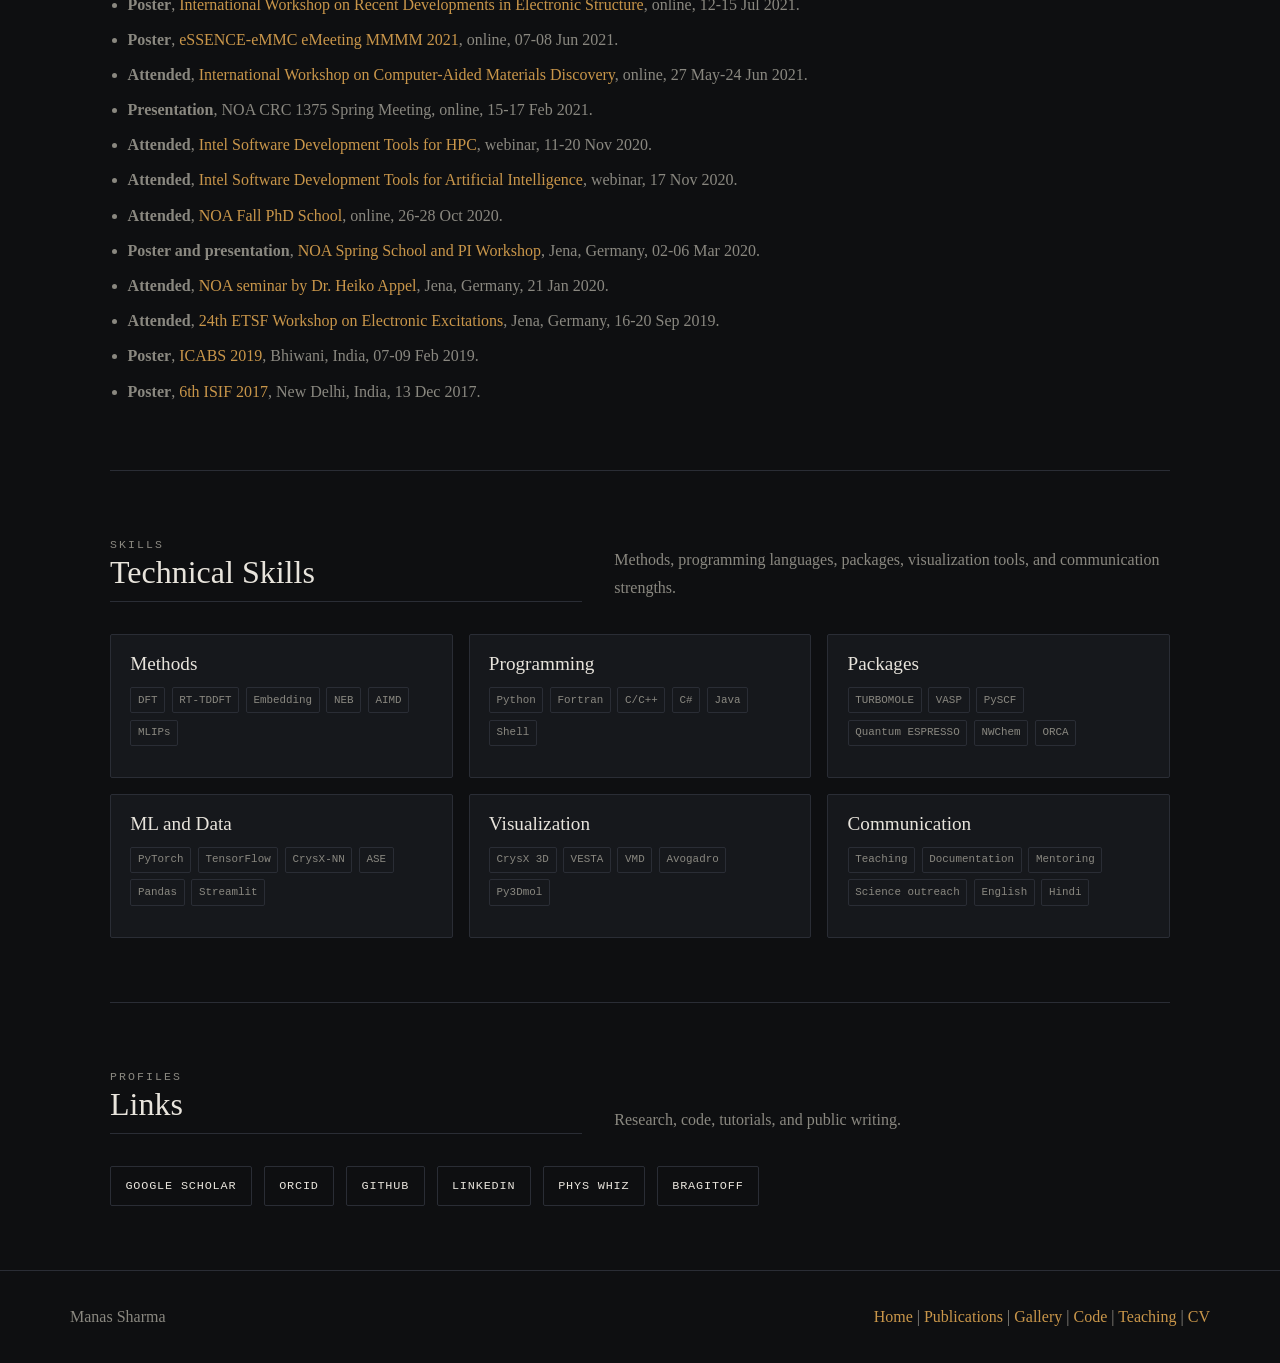
==== commit 1ac90b5b: "updated cv" ====
--- a/HTML_Website/cv.html
+++ b/HTML_Website/cv.html
@@ -15,14 +15,15 @@
   <meta property="og:url" content="https://manas.bragitoff.com/cv.html">
   <meta property="og:image" content="https://manas.bragitoff.com/assets/profile/manas-sharma.webp">
   <meta name="twitter:card" content="summary_large_image">
-  <link rel="stylesheet" href="site.css">
+  <link rel="stylesheet" href="site.css?v=20260808-1">
 </head>
 <body>
   <a class="skip-link" href="#main">Skip to content</a>
   <nav class="site-nav" aria-label="Primary navigation">
     <div class="nav-inner">
       <a class="brand" href="index.html">Manas <span>Sharma</span></a>
-      <ul class="nav-links">
+      <button class="nav-menu-toggle" type="button" aria-expanded="false" aria-controls="primary-menu">Menu</button>
+      <ul class="nav-links" id="primary-menu">
         <li><a href="index.html">Home</a></li>
         <li><a href="publications.html">Publications</a></li>
         <li class="nav-dropdown">
@@ -50,6 +51,7 @@
               <li><a href="cv.html#education-title">Education</a></li>
               <li><a href="cv.html#code-title">Software</a></li>
               <li><a href="cv.html#awards-title">Awards</a></li>
+              <li><a href="cv.html#review-title">Peer Review</a></li>
               <li><a href="cv.html#conferences-title">Conferences</a></li>
               <li><a href="cv.html#skills-title">Skills</a></li>
               <li><a href="cv.html#profiles-title">Links</a></li>
@@ -83,6 +85,7 @@
       <a href="#education-title">Education</a>
       <a href="#code-title">Software</a>
       <a href="#awards-title">Awards</a>
+      <a href="#review-title">Peer Review</a>
       <a href="#conferences-title">Conferences</a>
       <a href="#skills-title">Skills</a>
       <a href="#profiles-title">Links</a>
@@ -217,6 +220,22 @@
       </div>
     </section>
 
+    <section class="section" aria-labelledby="review-title">
+      <div class="section-head">
+        <div>
+          <p class="eyebrow">Review activities</p>
+          <h2 id="review-title">Peer Review</h2>
+        </div>
+        <p>Peer-review service for journals published by the American Chemical Society.</p>
+      </div>
+      <ul class="compact-list">
+        <li><strong>The Journal of Physical Chemistry</strong>, ACS Publications (two reviews).</li>
+        <li><strong>ACS Omega</strong>, ACS Publications.</li>
+        <li><strong>Inorganic Chemistry</strong>, ACS Publications.</li>
+        <li><strong>Journal of Chemical Information and Modeling</strong>, ACS Publications.</li>
+      </ul>
+    </section>
+
     <section class="section" aria-labelledby="conferences-title">
       <div class="section-head">
         <div>
@@ -226,11 +245,13 @@
         <p>Conference presentations, posters, seminars, invited lectures, and workshops.</p>
       </div>
       <ul class="compact-list">
+        <li><strong>Talk</strong>, Lunch pe Charcha for faculty in the CeNSE department at IISc, 11 Sep 2026.</li>
+        <li><strong>Talk</strong>, <a href="https://acs.digitellinc.com/p/s/from-molecules-to-2d-magnets-ml-driven-insights-into-crcl3-2d-mm-synthesis-670015" target="_blank" rel="noopener noreferrer">ACS Fall 2026</a>, 24 Aug 2026.</li>
         <li><strong>Lecture and tutorials</strong>, Skill Development Workshop for CEIP Fellows 2026 at IISc: lectures and tutorials on DFT, 23-24 Jun 2026.</li>
         <li><strong>Talk</strong>, <a href="https://chemeng.iisc.ac.in/symposium/" target="_blank" rel="noopener noreferrer">IISc Chemical Engineering Symposium 2026</a>, 24 Jan 2026. Best Oral Presentation Award.</li>
         <li><strong>Talk</strong>, <a href="https://summit.aps.org/events/VIR-G02" target="_blank" rel="noopener noreferrer">APS Global Physics Summit 2025</a>, 18 Mar 2025.</li>
-        <li><strong>Talk</strong>, <a href="https://www.meeting2024.turbomole.org/" target="_blank" rel="noopener noreferrer">TURBOMOLE Users Meet Developers</a>, 19 Sept 2024.</li>
-        <li><strong>Invited lecture and tutorials</strong>, Mastering DFT: A Hands-on Training Workshop, Janardan Singh Foundation, 27 Jul 2024.</li>
+        <li><strong>Invited talk</strong>, <a href="https://www.meeting2024.turbomole.org/" target="_blank" rel="noopener noreferrer">TURBOMOLE Users Meet Developers</a>, University of Oxford, UK, 19 Sep 2024.</li>
+        <li><strong>Invited lecture and tutorials</strong>, Mastering DFT: A Hands-on Training Workshop, Janardan Singh Foundation, online, 27 Jul 2024.</li>
         <li><strong>Poster</strong>, <a href="https://www.bragitoff.com/2023/06/poster-icqc-2023-efficient-simulation-of-high-harmonic-generation-using-gaussian-basis-functions/" target="_blank" rel="noopener noreferrer">International Congress of Quantum Chemistry 2023</a>, Bratislava, Slovakia, 25 Jun-01 Jul 2023.</li>
         <li><strong>Talk</strong>, <a href="https://quantum-dynamics-hub.github.io/VISTA/" target="_blank" rel="noopener noreferrer">VISTA Seminars 2022</a>, virtual, 30 Nov 2022.</li>
         <li><strong>Poster</strong>, <a href="https://www.bragitoff.com/2022/09/biovia-conference-2022-poster-wavefunction-in-dft-embedding-for-molecular-and-periodic-systems/" target="_blank" rel="noopener noreferrer">BIOVIA Conference 2022</a>, virtual, 11-13 Oct 2022.</li>
@@ -302,6 +323,6 @@
       <span><a href="index.html">Home</a> | <a href="publications.html">Publications</a> | <a href="gallery.html">Gallery</a> | <a href="software.html">Code</a> | <a href="teaching.html">Teaching</a> | <a href="cv.html">CV</a></span>
     </div>
   </footer>
-  <script src="site.js" defer></script>
+  <script src="site.js?v=20260808-1" defer></script>
 </body>
 </html>
--- a/HTML_Website/site.css
+++ b/HTML_Website/site.css
@@ -46,10 +46,14 @@
 html {
   scroll-behavior: smooth;
   font-size: 16px;
+  max-width: 100%;
+  overflow-x: hidden;
 }
 
 body {
   margin: 0;
+  max-width: 100%;
+  overflow-x: hidden;
   background: var(--bg);
   color: var(--text);
   font-family: var(--font-body);
@@ -69,6 +73,16 @@
 img {
   max-width: 100%;
   display: block;
+}
+
+video,
+iframe {
+  max-width: 100%;
+}
+
+main {
+  min-width: 0;
+  overflow-wrap: anywhere;
 }
 
 a {
@@ -140,6 +154,29 @@
   list-style: none;
   flex-wrap: wrap;
   justify-content: flex-end;
+}
+
+.nav-menu-toggle {
+  display: none;
+  min-height: 38px;
+  padding: 0.35rem 0.7rem;
+  border: 1px solid var(--line);
+  border-radius: 2px;
+  color: var(--text);
+  background: var(--surface);
+  font-family: var(--font-mono);
+  font-size: 0.72rem;
+  letter-spacing: 0.08em;
+  text-transform: uppercase;
+  cursor: pointer;
+}
+
+.nav-menu-toggle:hover,
+.nav-menu-toggle:focus-visible,
+.nav-inner.menu-open .nav-menu-toggle {
+  color: var(--accent);
+  border-color: var(--accent);
+  outline: none;
 }
 
 .nav-links a,
@@ -239,6 +276,7 @@
 }
 
 .page-wrap {
+  width: 100%;
   max-width: 1100px;
   margin: 0 auto;
   padding: 0 1.25rem;
@@ -967,7 +1005,38 @@
   margin-bottom: 0.45rem;
 }
 
+.research-visuals-scroll {
+  width: 100%;
+  min-width: 0;
+  max-height: 34rem;
+  padding: 0.2rem 0.75rem 0.2rem 0.2rem;
+  overflow-y: auto;
+  -webkit-overflow-scrolling: touch;
+  scrollbar-width: thin;
+  scrollbar-color: var(--accent-3) var(--surface-2);
+}
+
+.research-visuals-scroll:focus-visible {
+  outline: 1px solid var(--accent);
+  outline-offset: 0.45rem;
+}
+
+.research-visuals-scroll::-webkit-scrollbar {
+  width: 8px;
+}
+
+.research-visuals-scroll::-webkit-scrollbar-track {
+  background: var(--surface-2);
+}
+
+.research-visuals-scroll::-webkit-scrollbar-thumb {
+  background: var(--accent-3);
+  border-radius: 8px;
+}
+
 .research-visuals-grid {
+  width: 100%;
+  min-width: 0;
   display: grid;
   grid-template-columns: repeat(auto-fill, minmax(220px, 1fr));
   gap: 0.8rem;
@@ -1250,26 +1319,80 @@
   }
 }
 
+@media (max-width: 820px) {
+  .nav-inner {
+    display: grid;
+    grid-template-columns: minmax(0, 1fr) auto;
+    gap: 0 0.75rem;
+    min-height: 60px;
+    padding: 0 1.25rem;
+  }
+
+  .nav-menu-toggle {
+    display: inline-flex;
+    align-items: center;
+    justify-content: center;
+  }
+
+  .nav-links {
+    display: none;
+    grid-column: 1 / -1;
+    width: 100%;
+    max-height: calc(100vh - 60px);
+    max-height: calc(100dvh - 60px);
+    padding: 0.35rem 0 1rem;
+    overflow-y: auto;
+    align-items: stretch;
+    flex-direction: column;
+    flex-wrap: nowrap;
+    gap: 0;
+  }
+
+  .nav-inner.menu-open .nav-links {
+    display: flex;
+  }
+
+  .nav-links > li {
+    width: 100%;
+    border-top: 1px solid var(--line);
+  }
+
+  .nav-links > li > a,
+  .nav-dropdown summary {
+    display: block;
+    width: 100%;
+    padding: 0.72rem 0.15rem;
+  }
+
+  .nav-links .theme-toggle {
+    margin-top: 0.65rem;
+  }
+
+  .nav-dropdown-menu {
+    position: static;
+    width: 100%;
+    min-width: 0;
+    max-width: 100%;
+    margin: 0 0 0.5rem;
+    padding: 0.25rem 0 0.35rem 0.65rem;
+    border: 0;
+    border-left: 1px solid var(--accent-3);
+    box-shadow: none;
+    transform: none;
+  }
+
+  .nav-dropdown-menu::before {
+    display: none;
+  }
+
+  .nav-dropdown-menu a {
+    padding: 0.55rem 0.65rem;
+    white-space: normal;
+    overflow-wrap: anywhere;
+  }
+}
+
 @media (max-width: 640px) {
-  .nav-inner {
-    align-items: flex-start;
-    flex-direction: column;
-    padding-top: 0.8rem;
-    padding-bottom: 0.8rem;
-  }
-
-  .nav-links {
-    justify-content: flex-start;
-    gap: 0.8rem;
-  }
-
-  .nav-dropdown-menu {
-    right: auto;
-    left: 0;
-    max-width: calc(100vw - 2.5rem);
-    transform: none;
-  }
-
   .grid.two,
   .grid.three,
   .tool-grid,
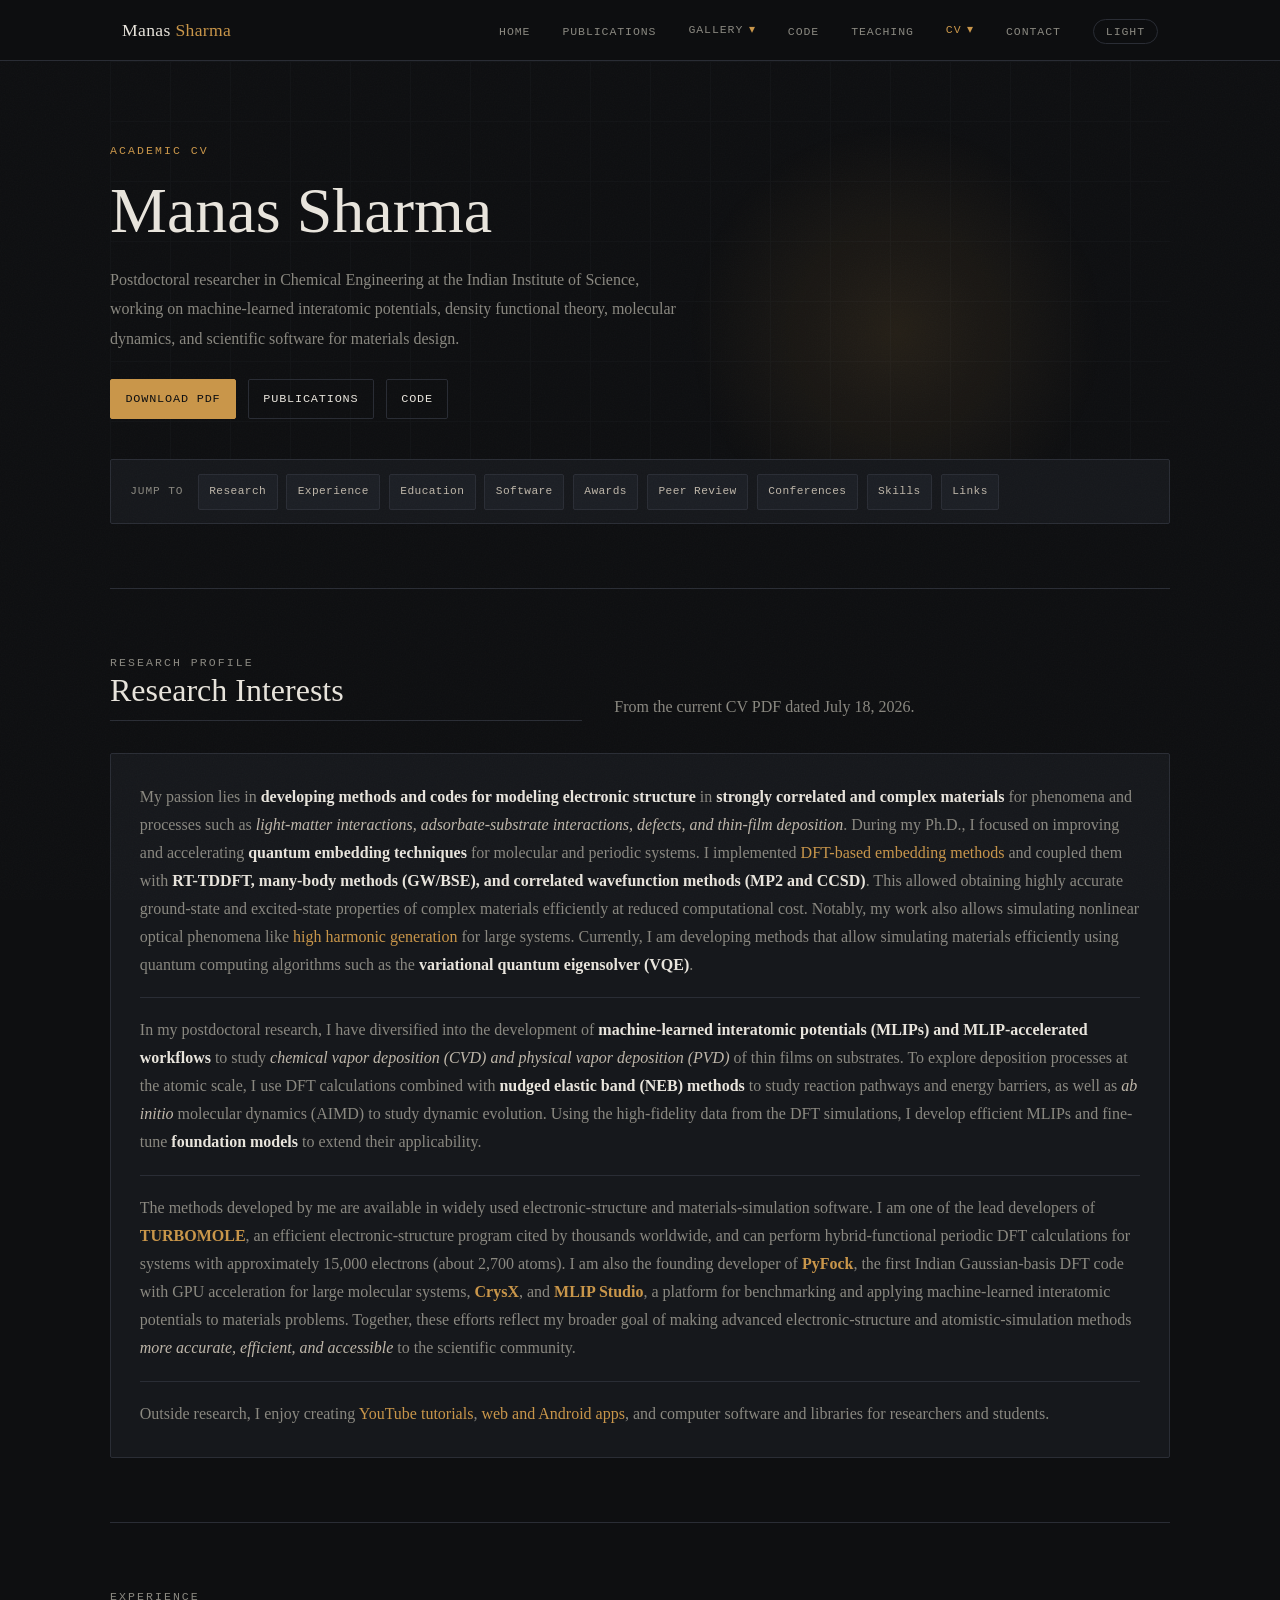
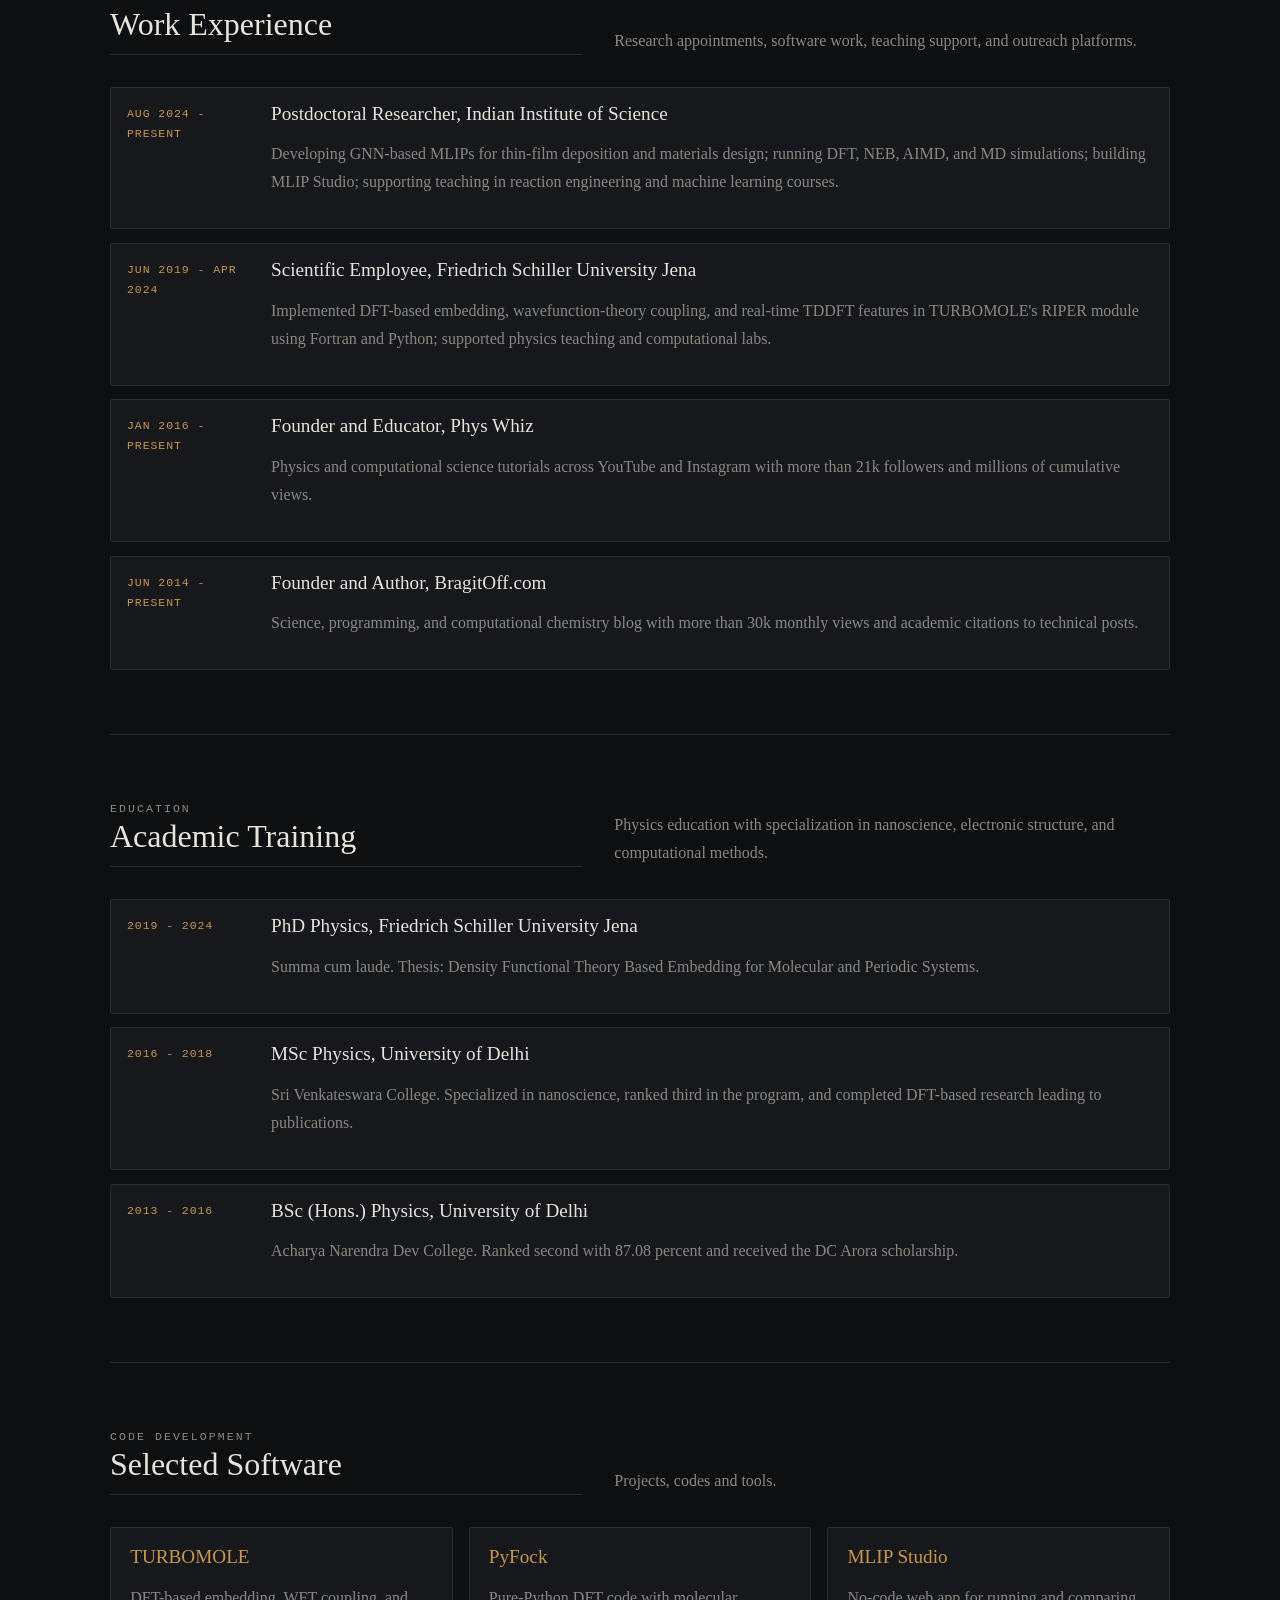
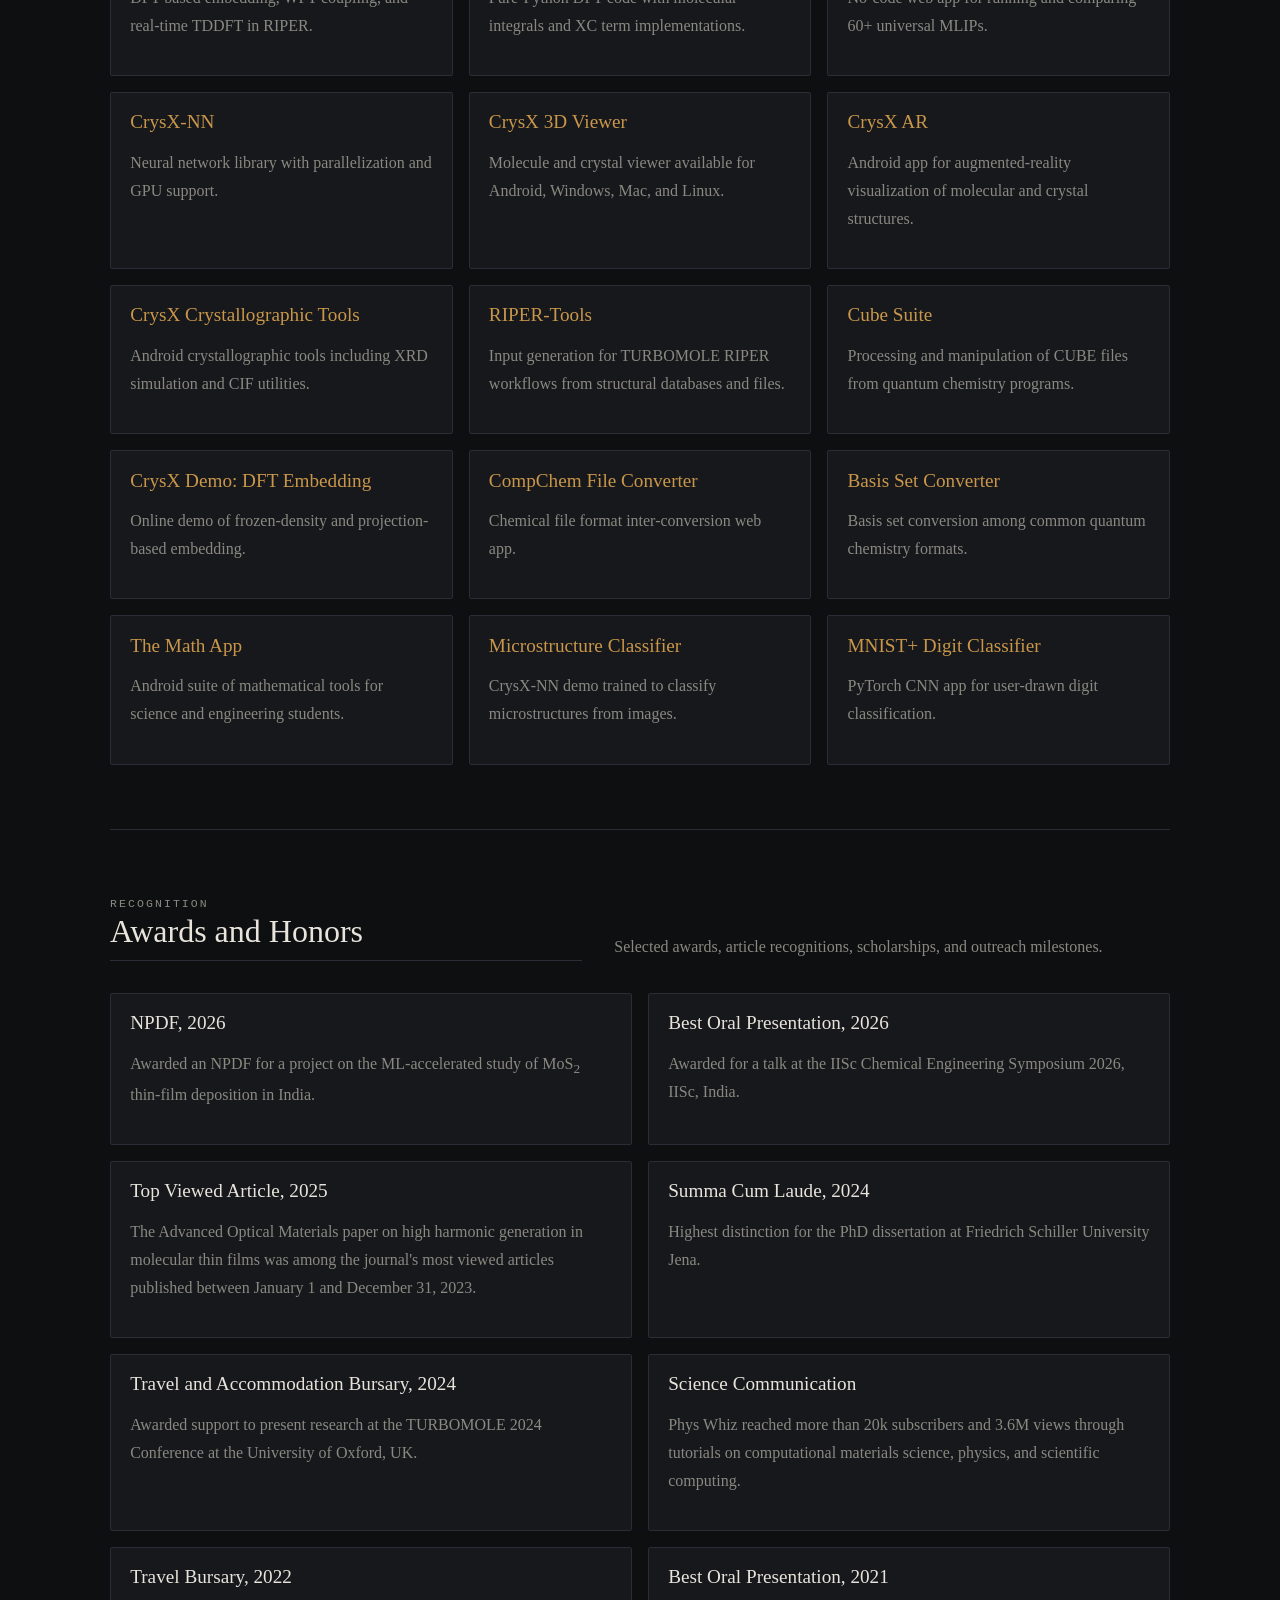
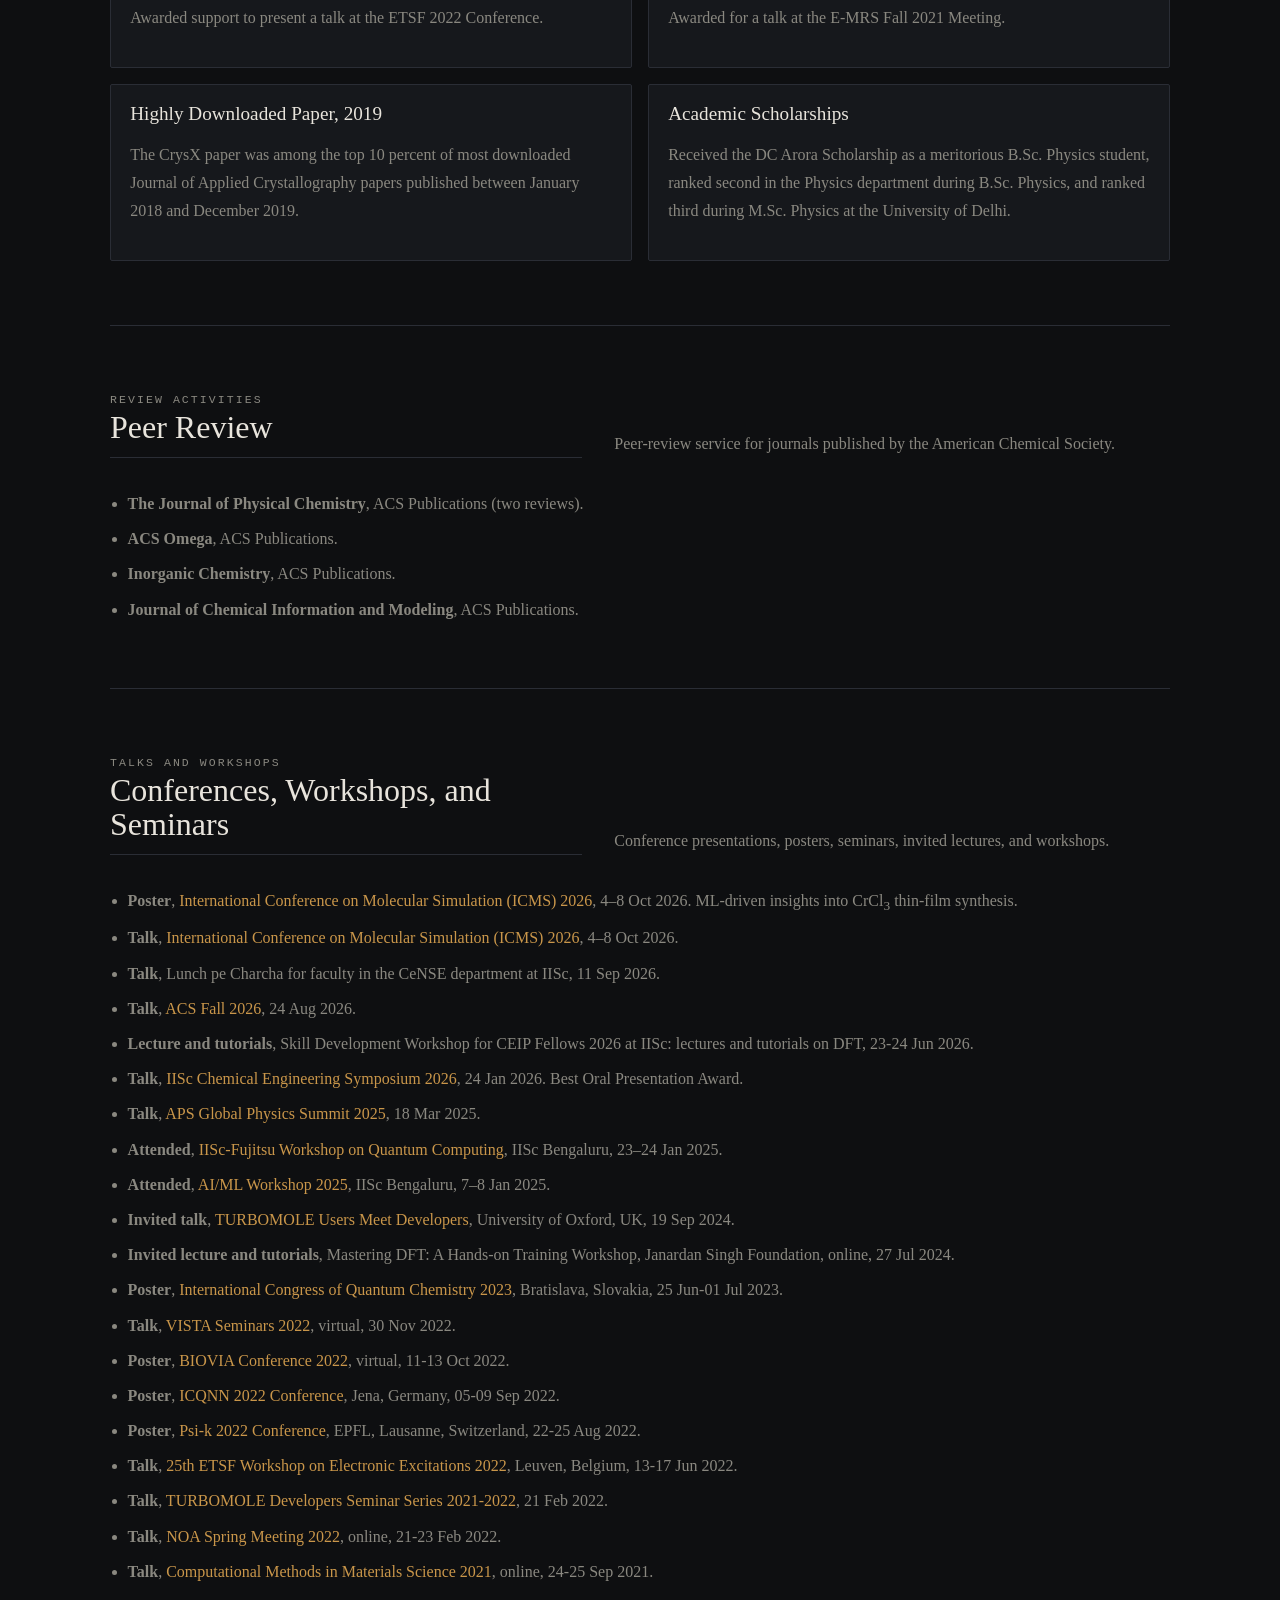
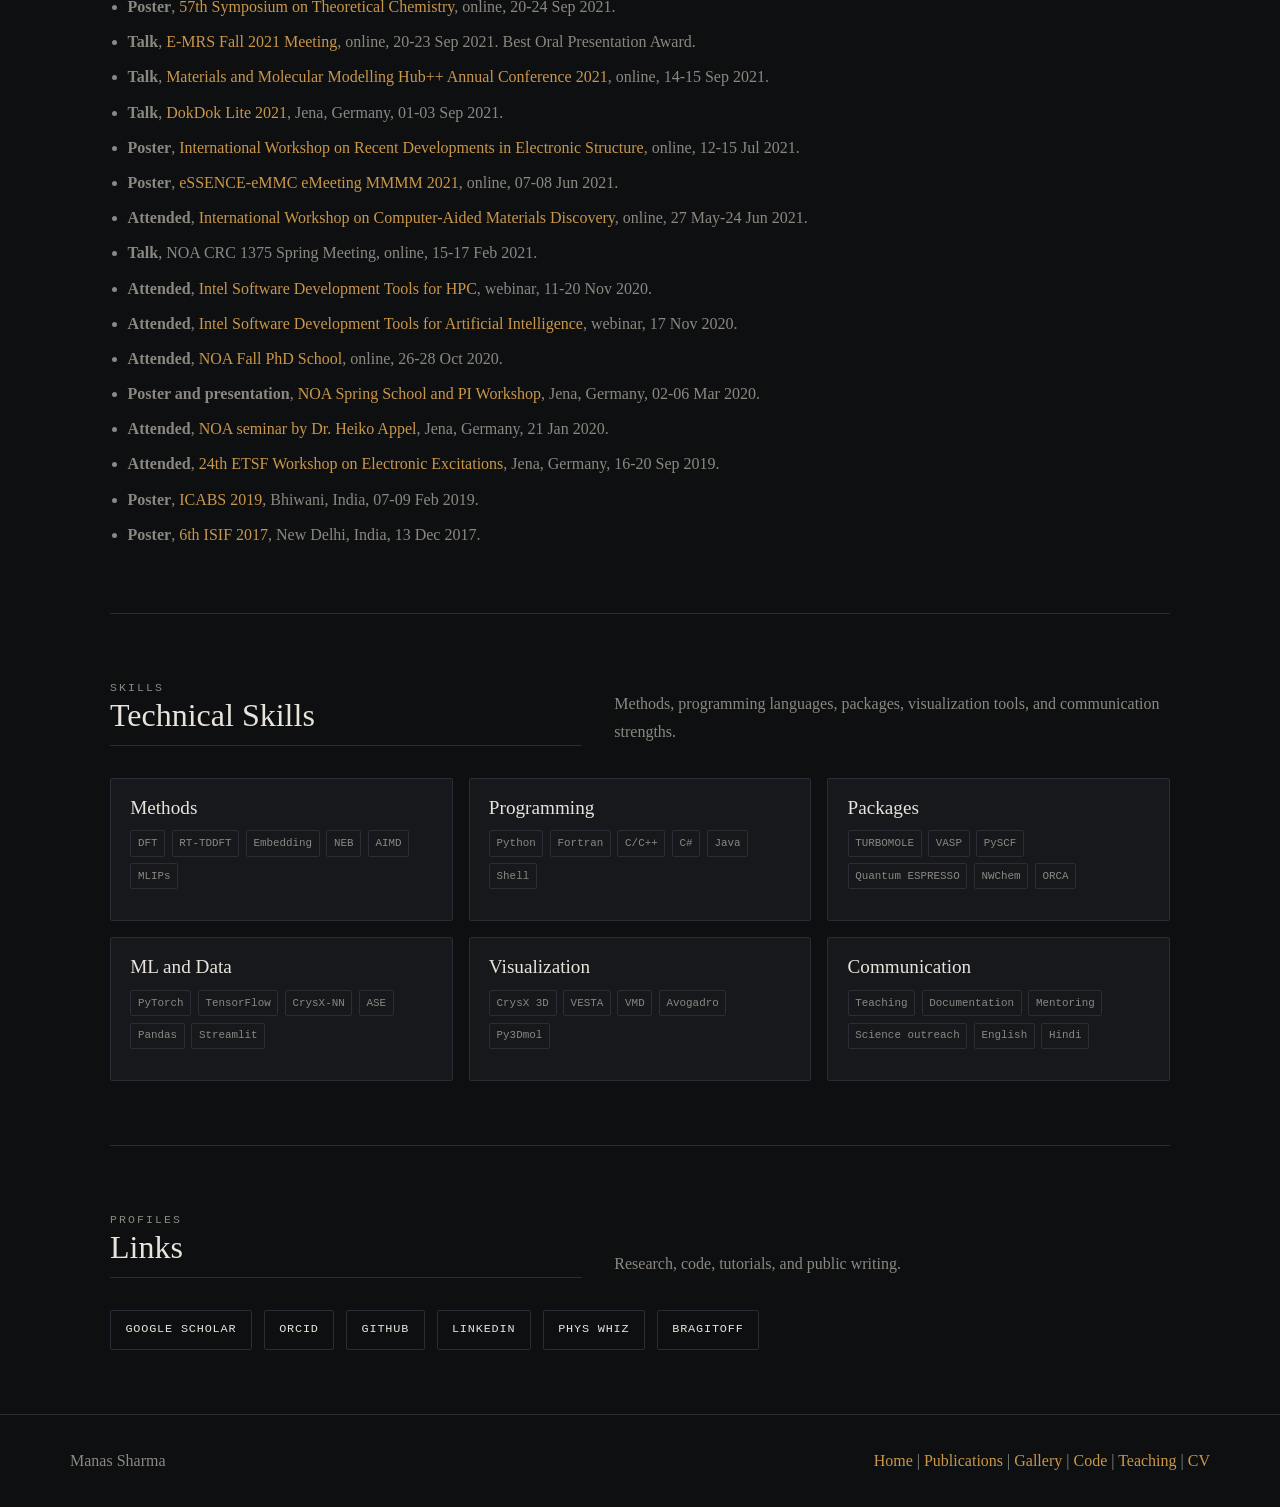
==== commit 89a21166: "updated cv pdf and website" ====
--- a/HTML_Website/cv.html
+++ b/HTML_Website/cv.html
@@ -245,11 +245,15 @@
         <p>Conference presentations, posters, seminars, invited lectures, and workshops.</p>
       </div>
       <ul class="compact-list">
+        <li><strong>Poster</strong>, <a href="gallery.html#album-icms-2026">International Conference on Molecular Simulation (ICMS) 2026</a>, 4–8 Oct 2026. ML-driven insights into CrCl<sub>3</sub> thin-film synthesis.</li>
+        <li><strong>Talk</strong>, <a href="https://sacm.org.in/icms2026/" target="_blank" rel="noopener noreferrer">International Conference on Molecular Simulation (ICMS) 2026</a>, 4–8 Oct 2026.</li>
         <li><strong>Talk</strong>, Lunch pe Charcha for faculty in the CeNSE department at IISc, 11 Sep 2026.</li>
         <li><strong>Talk</strong>, <a href="https://acs.digitellinc.com/p/s/from-molecules-to-2d-magnets-ml-driven-insights-into-crcl3-2d-mm-synthesis-670015" target="_blank" rel="noopener noreferrer">ACS Fall 2026</a>, 24 Aug 2026.</li>
         <li><strong>Lecture and tutorials</strong>, Skill Development Workshop for CEIP Fellows 2026 at IISc: lectures and tutorials on DFT, 23-24 Jun 2026.</li>
         <li><strong>Talk</strong>, <a href="https://chemeng.iisc.ac.in/symposium/" target="_blank" rel="noopener noreferrer">IISc Chemical Engineering Symposium 2026</a>, 24 Jan 2026. Best Oral Presentation Award.</li>
         <li><strong>Talk</strong>, <a href="https://summit.aps.org/events/VIR-G02" target="_blank" rel="noopener noreferrer">APS Global Physics Summit 2025</a>, 18 Mar 2025.</li>
+        <li><strong>Attended</strong>, <a href="https://mllab.csa.iisc.ac.in/fqc/" target="_blank" rel="noopener noreferrer">IISc-Fujitsu Workshop on Quantum Computing</a>, IISc Bengaluru, 23–24 Jan 2025.</li>
+        <li><strong>Attended</strong>, <a href="https://x.com/goths19/status/1876977639153373389" target="_blank" rel="noopener noreferrer">AI/ML Workshop 2025</a>, IISc Bengaluru, 7–8 Jan 2025.</li>
         <li><strong>Invited talk</strong>, <a href="https://www.meeting2024.turbomole.org/" target="_blank" rel="noopener noreferrer">TURBOMOLE Users Meet Developers</a>, University of Oxford, UK, 19 Sep 2024.</li>
         <li><strong>Invited lecture and tutorials</strong>, Mastering DFT: A Hands-on Training Workshop, Janardan Singh Foundation, online, 27 Jul 2024.</li>
         <li><strong>Poster</strong>, <a href="https://www.bragitoff.com/2023/06/poster-icqc-2023-efficient-simulation-of-high-harmonic-generation-using-gaussian-basis-functions/" target="_blank" rel="noopener noreferrer">International Congress of Quantum Chemistry 2023</a>, Bratislava, Slovakia, 25 Jun-01 Jul 2023.</li>
@@ -268,7 +272,7 @@
         <li><strong>Poster</strong>, <a href="https://www.simonsfoundation.org/international-workshop-on-recent-developments-in-electronic-structure-es21/" target="_blank" rel="noopener noreferrer">International Workshop on Recent Developments in Electronic Structure</a>, online, 12-15 Jul 2021.</li>
         <li><strong>Poster</strong>, <a href="https://sites.google.com/view/emultiscale2021/home" target="_blank" rel="noopener noreferrer">eSSENCE-eMMC eMeeting MMMM 2021</a>, online, 07-08 Jun 2021.</li>
         <li><strong>Attended</strong>, <a href="https://www.materialssquare.com/workshop" target="_blank" rel="noopener noreferrer">International Workshop on Computer-Aided Materials Discovery</a>, online, 27 May-24 Jun 2021.</li>
-        <li><strong>Presentation</strong>, NOA CRC 1375 Spring Meeting, online, 15-17 Feb 2021.</li>
+        <li><strong>Talk</strong>, NOA CRC 1375 Spring Meeting, online, 15-17 Feb 2021.</li>
         <li><strong>Attended</strong>, <a href="https://indico.tpi.uni-jena.de/event/146/" target="_blank" rel="noopener noreferrer">Intel Software Development Tools for HPC</a>, webinar, 11-20 Nov 2020.</li>
         <li><strong>Attended</strong>, <a href="https://indico.tpi.uni-jena.de/event/147/" target="_blank" rel="noopener noreferrer">Intel Software Development Tools for Artificial Intelligence</a>, webinar, 17 Nov 2020.</li>
         <li><strong>Attended</strong>, <a href="https://indico.tpi.uni-jena.de/event/144/timetable/" target="_blank" rel="noopener noreferrer">NOA Fall PhD School</a>, online, 26-28 Oct 2020.</li>
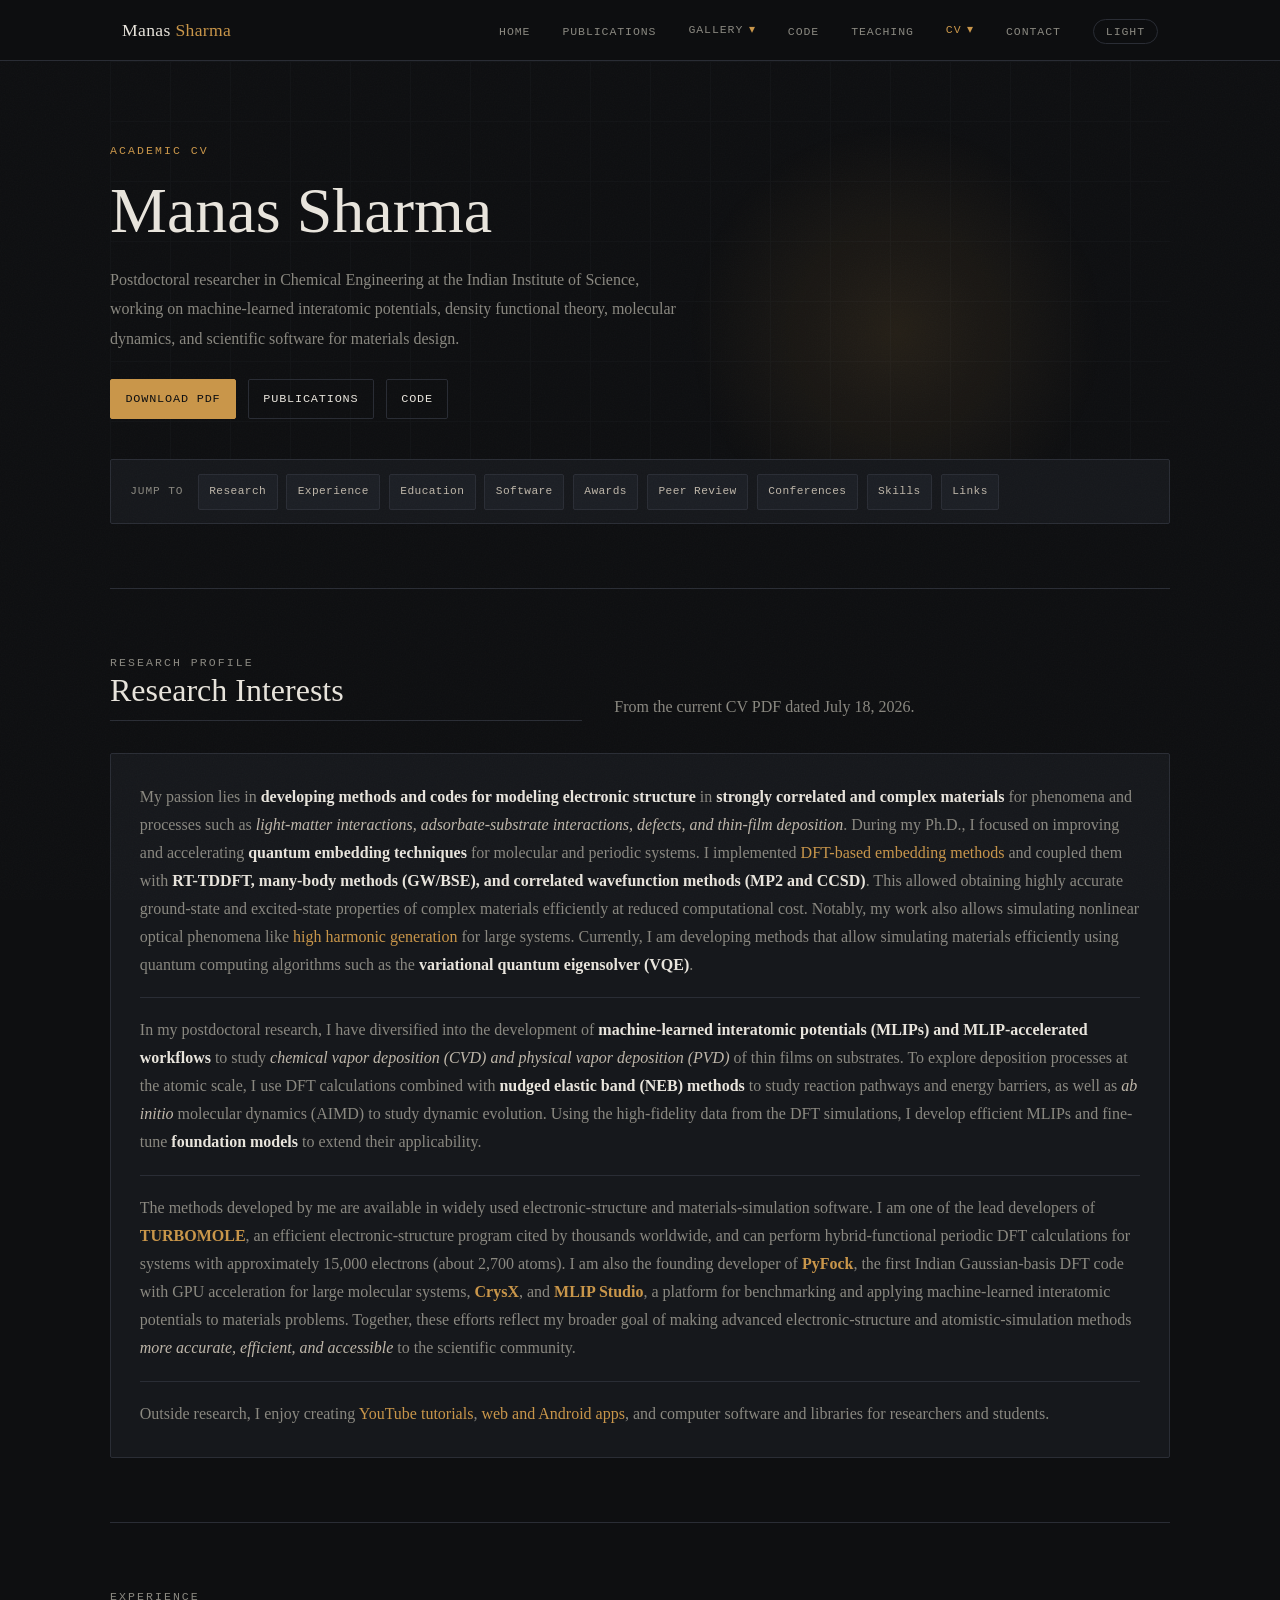
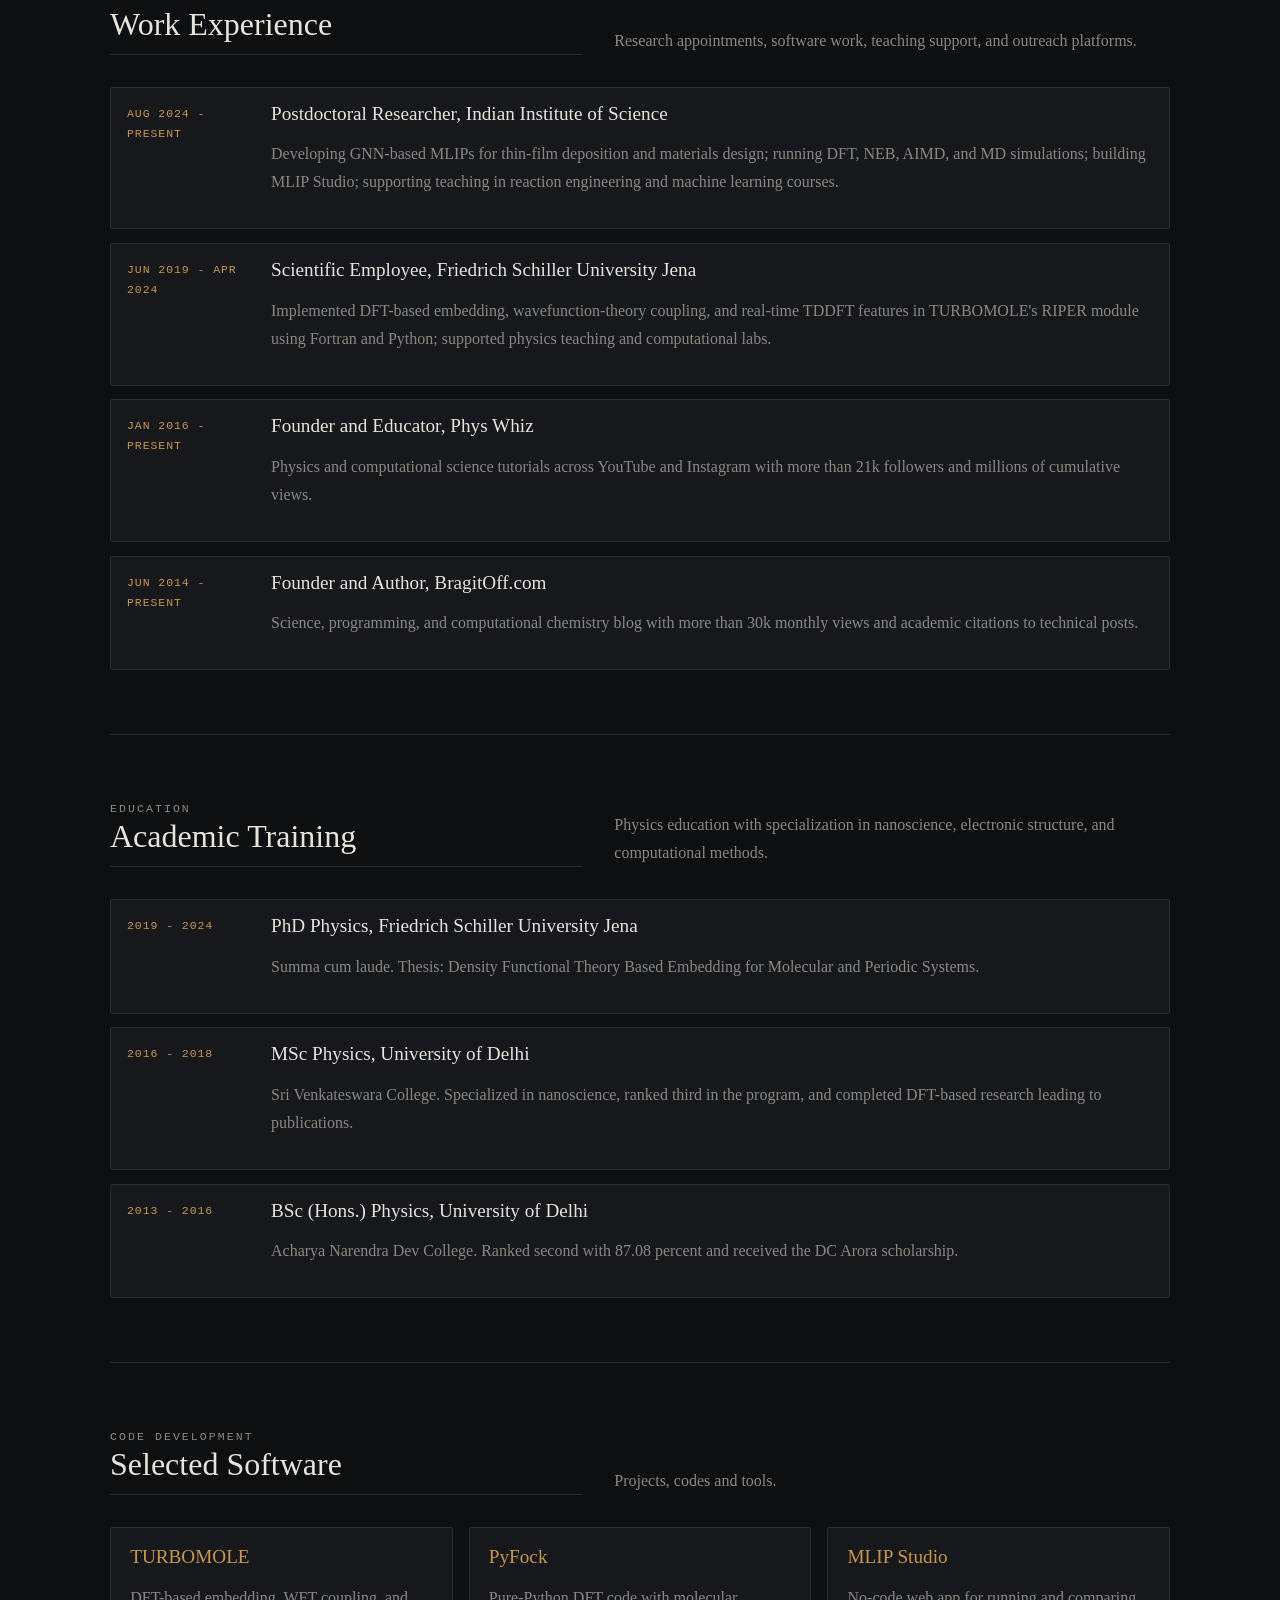
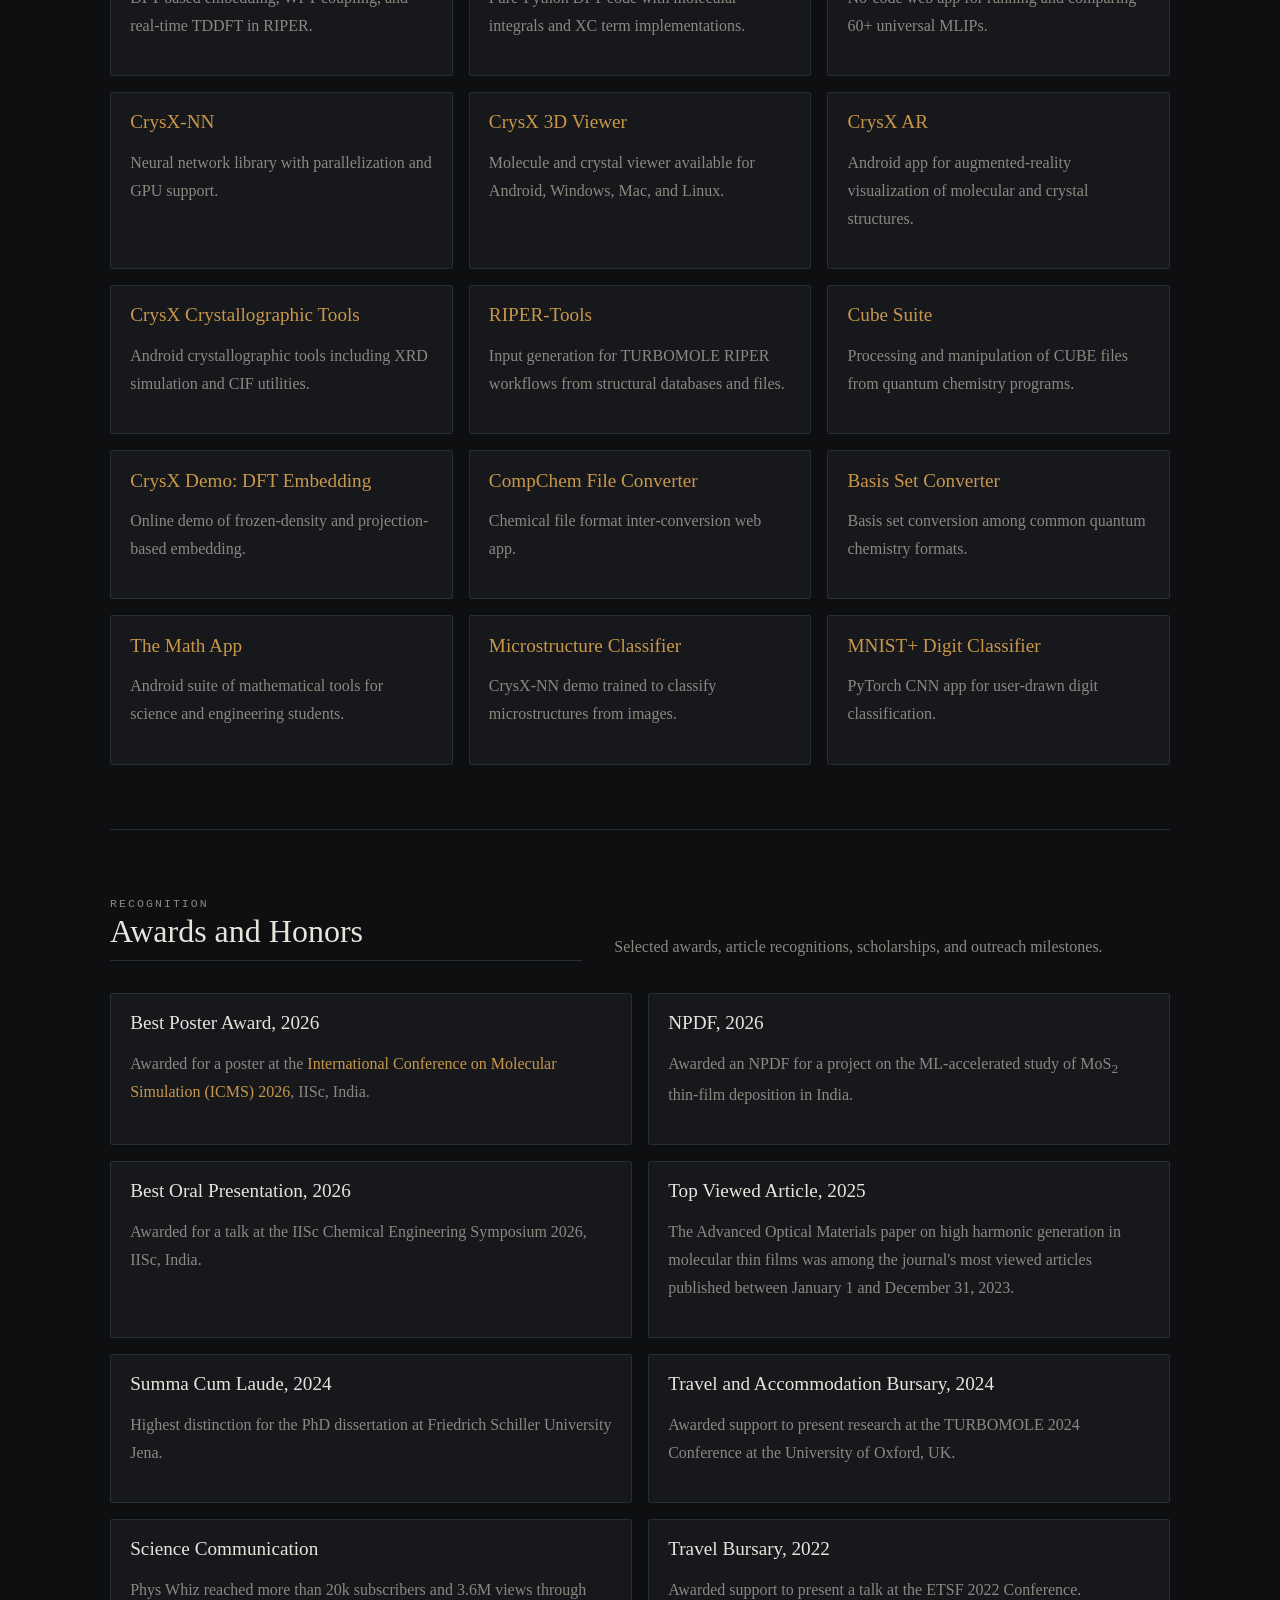
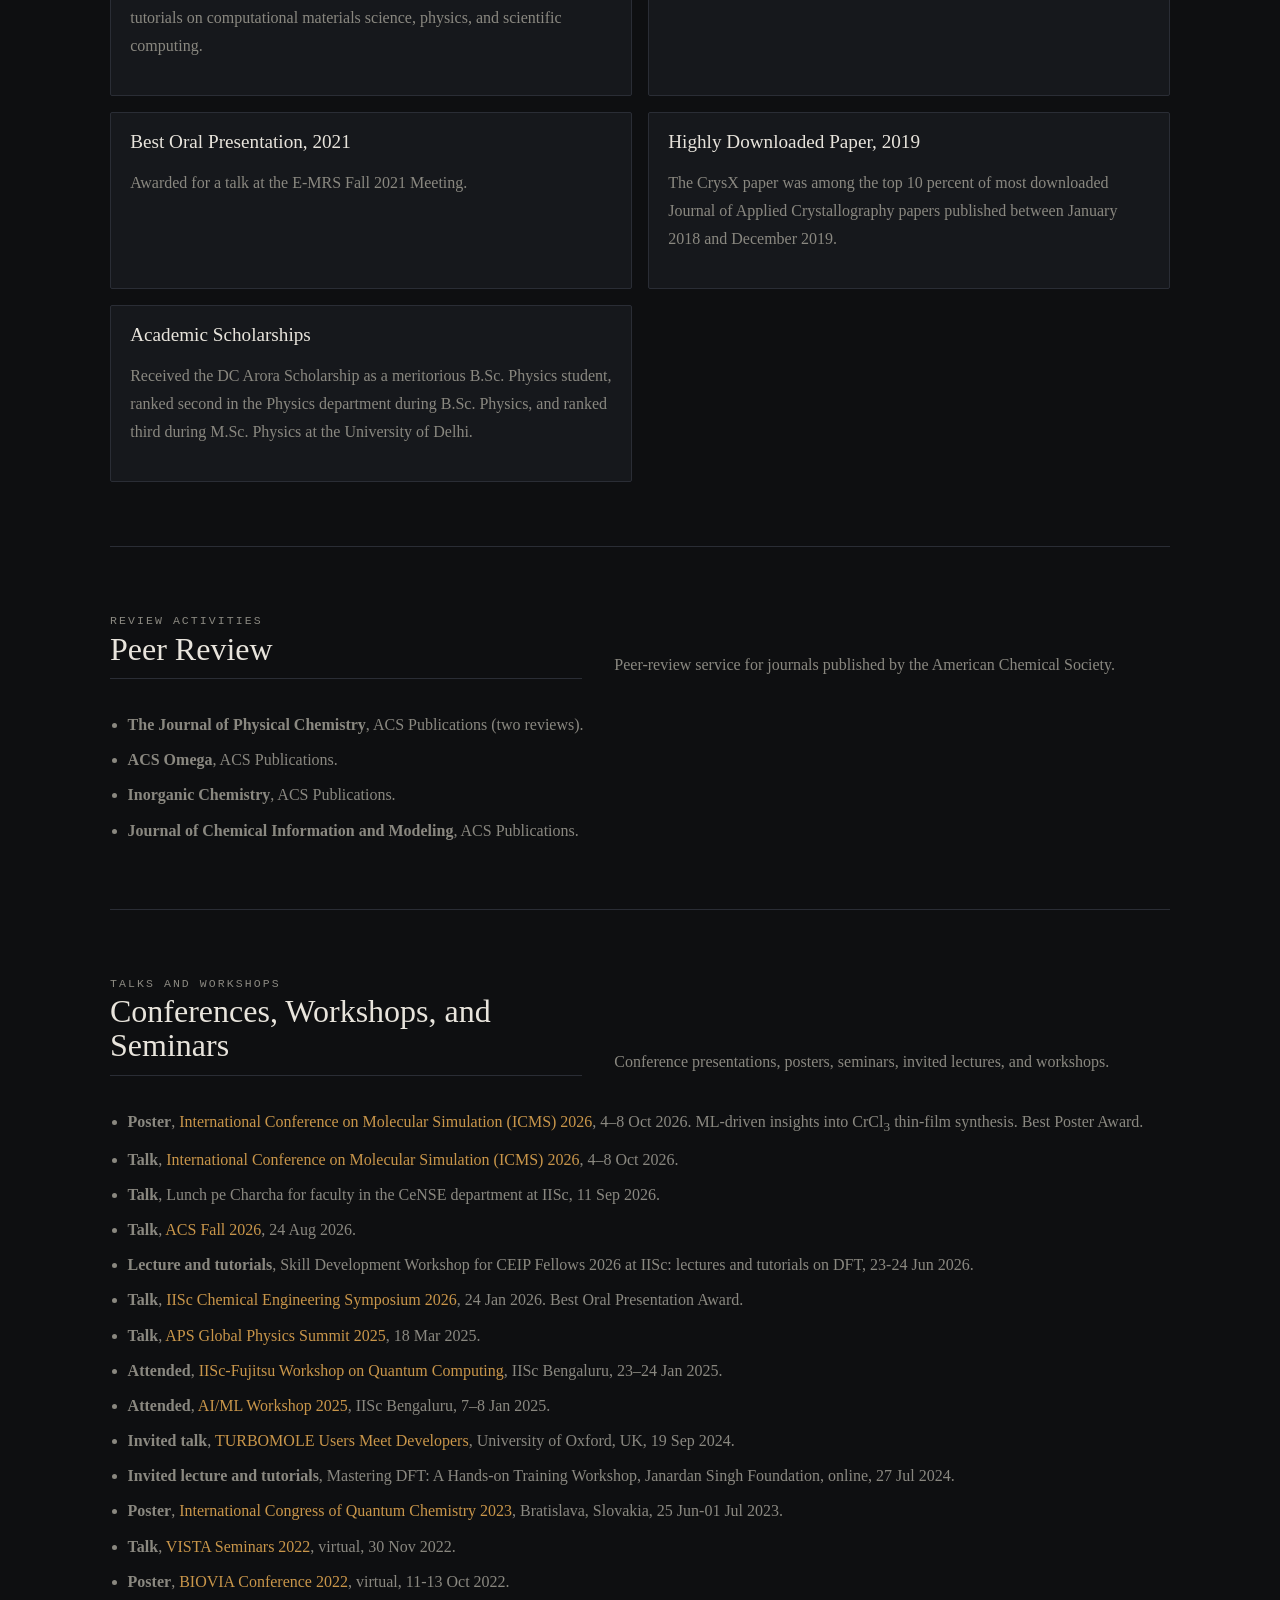
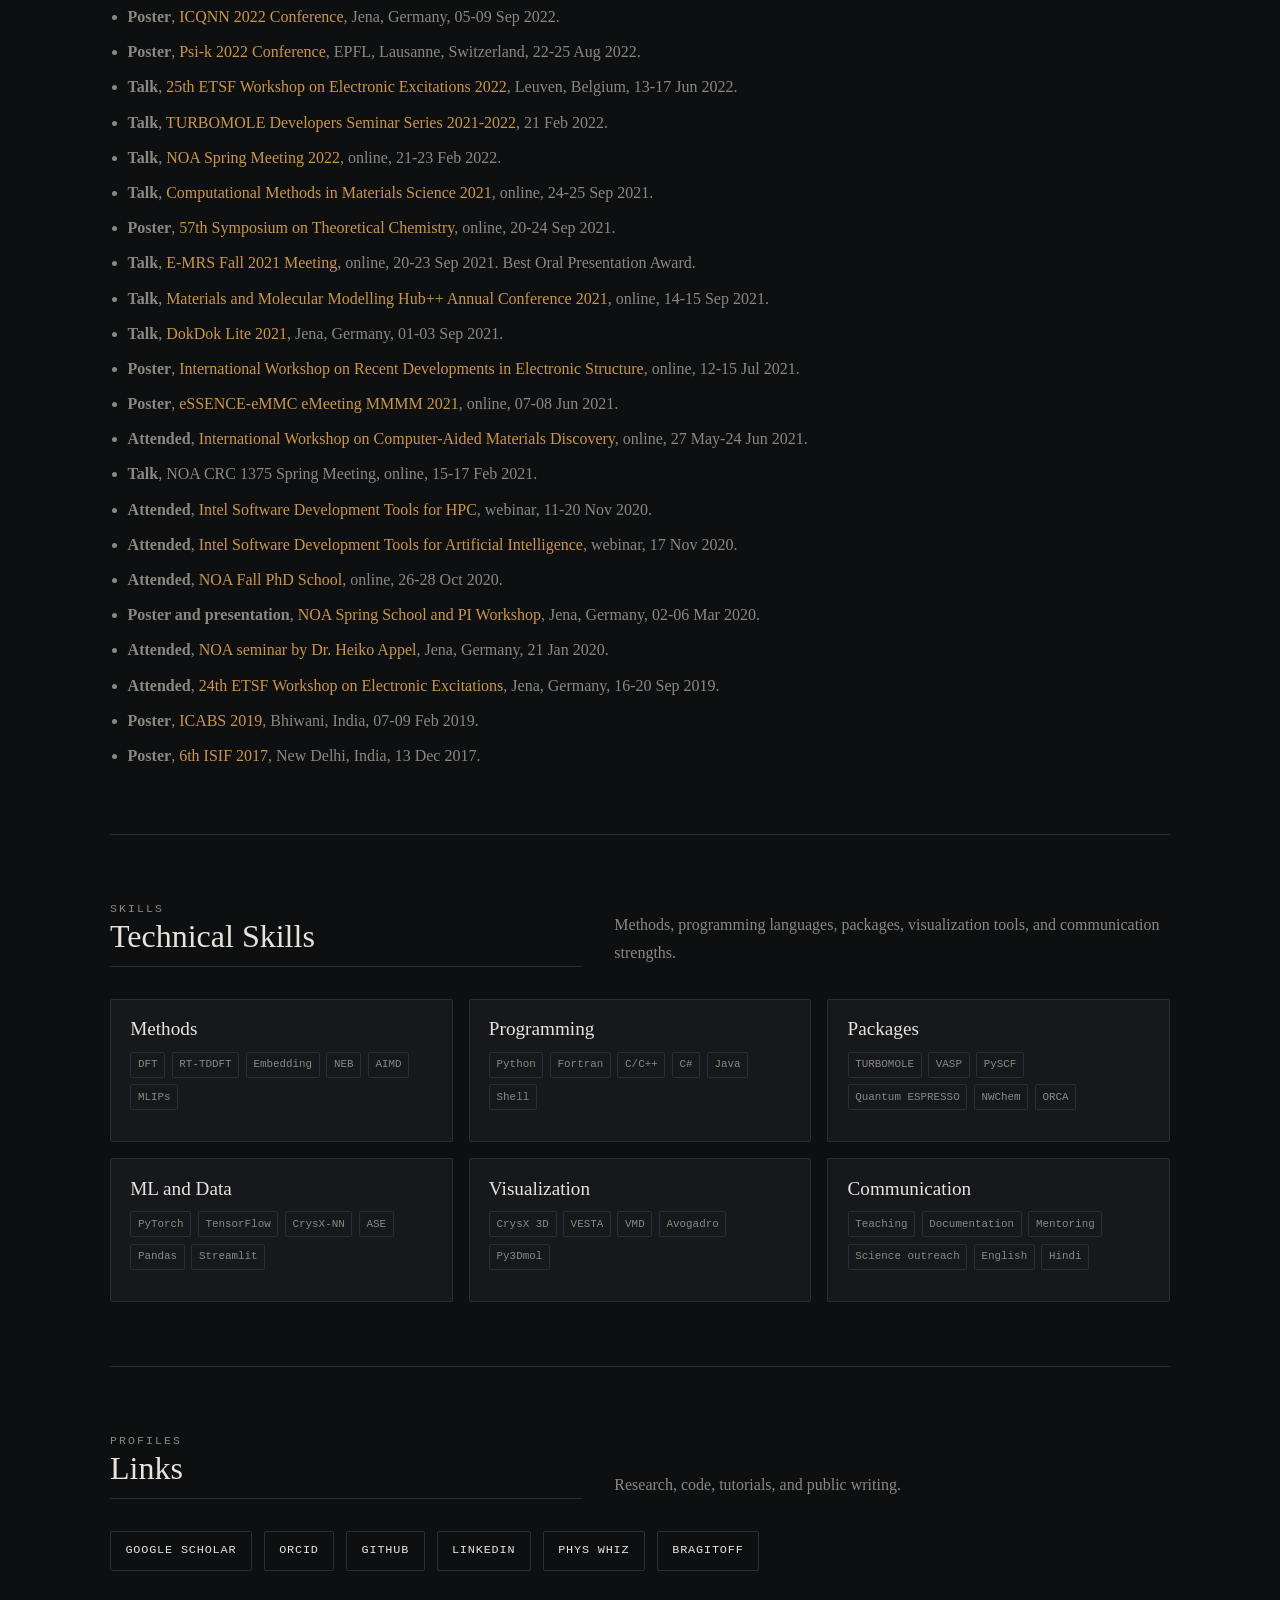
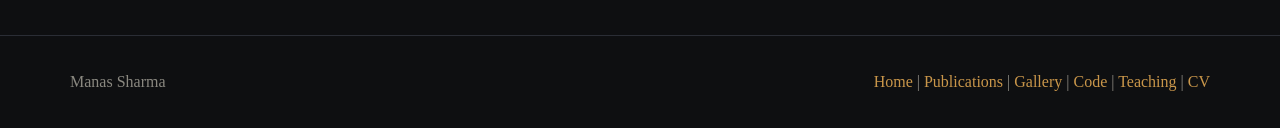
==== commit 82c0feaf: "updated resume website and pdf" ====
--- a/HTML_Website/cv.html
+++ b/HTML_Website/cv.html
@@ -207,6 +207,7 @@
         <p>Selected awards, article recognitions, scholarships, and outreach milestones.</p>
       </div>
       <div class="grid two">
+        <article class="card"><h3>Best Poster Award, 2026</h3><p>Awarded for a poster at the <a href="gallery.html#album-icms-2026">International Conference on Molecular Simulation (ICMS) 2026</a>, IISc, India.</p></article>
         <article class="card"><h3>NPDF, 2026</h3><p>Awarded an NPDF for a project on the ML-accelerated study of MoS<sub>2</sub> thin-film deposition in India.</p></article>
         <article class="card"><h3>Best Oral Presentation, 2026</h3><p>Awarded for a talk at the IISc Chemical Engineering Symposium 2026, IISc, India.</p></article>
         <article class="card"><h3>Top Viewed Article, 2025</h3><p>The Advanced Optical Materials paper on high harmonic generation in molecular thin films was among the journal's most viewed articles published between January 1 and December 31, 2023.</p></article>
@@ -245,7 +246,7 @@
         <p>Conference presentations, posters, seminars, invited lectures, and workshops.</p>
       </div>
       <ul class="compact-list">
-        <li><strong>Poster</strong>, <a href="gallery.html#album-icms-2026">International Conference on Molecular Simulation (ICMS) 2026</a>, 4–8 Oct 2026. ML-driven insights into CrCl<sub>3</sub> thin-film synthesis.</li>
+        <li><strong>Poster</strong>, <a href="gallery.html#album-icms-2026">International Conference on Molecular Simulation (ICMS) 2026</a>, 4–8 Oct 2026. ML-driven insights into CrCl<sub>3</sub> thin-film synthesis. Best Poster Award.</li>
         <li><strong>Talk</strong>, <a href="https://sacm.org.in/icms2026/" target="_blank" rel="noopener noreferrer">International Conference on Molecular Simulation (ICMS) 2026</a>, 4–8 Oct 2026.</li>
         <li><strong>Talk</strong>, Lunch pe Charcha for faculty in the CeNSE department at IISc, 11 Sep 2026.</li>
         <li><strong>Talk</strong>, <a href="https://acs.digitellinc.com/p/s/from-molecules-to-2d-magnets-ml-driven-insights-into-crcl3-2d-mm-synthesis-670015" target="_blank" rel="noopener noreferrer">ACS Fall 2026</a>, 24 Aug 2026.</li>
--- a/HTML_Website/site.css
+++ b/HTML_Website/site.css
@@ -850,6 +850,7 @@
   position: relative;
   display: block;
   width: 100%;
+  aspect-ratio: 16 / 10;
   padding: 0;
   overflow: hidden;
   border: 0;
@@ -864,7 +865,8 @@
 .album-cover img {
   display: block;
   width: 100%;
-  aspect-ratio: 16 / 10;
+  height: 100%;
+  aspect-ratio: auto;
   object-fit: cover;
   transition: transform 0.35s ease, filter 0.35s ease;
 }
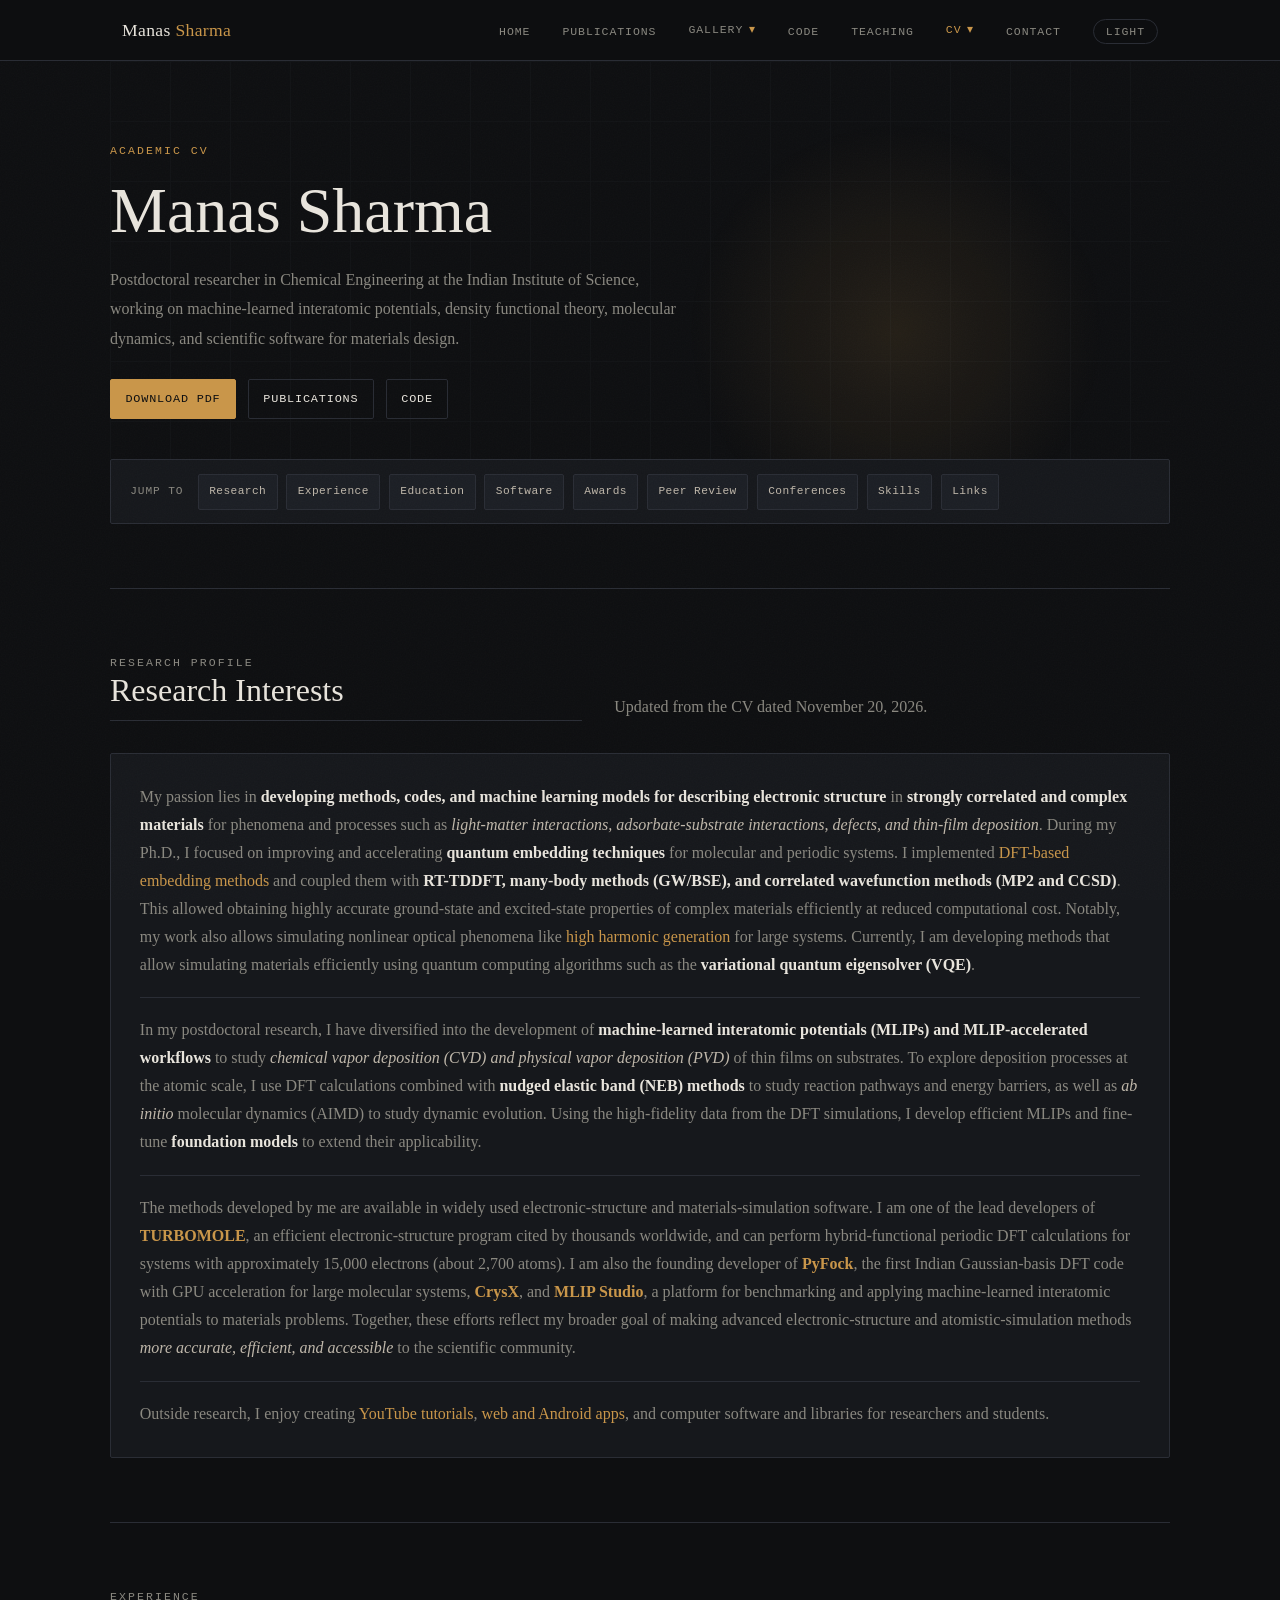
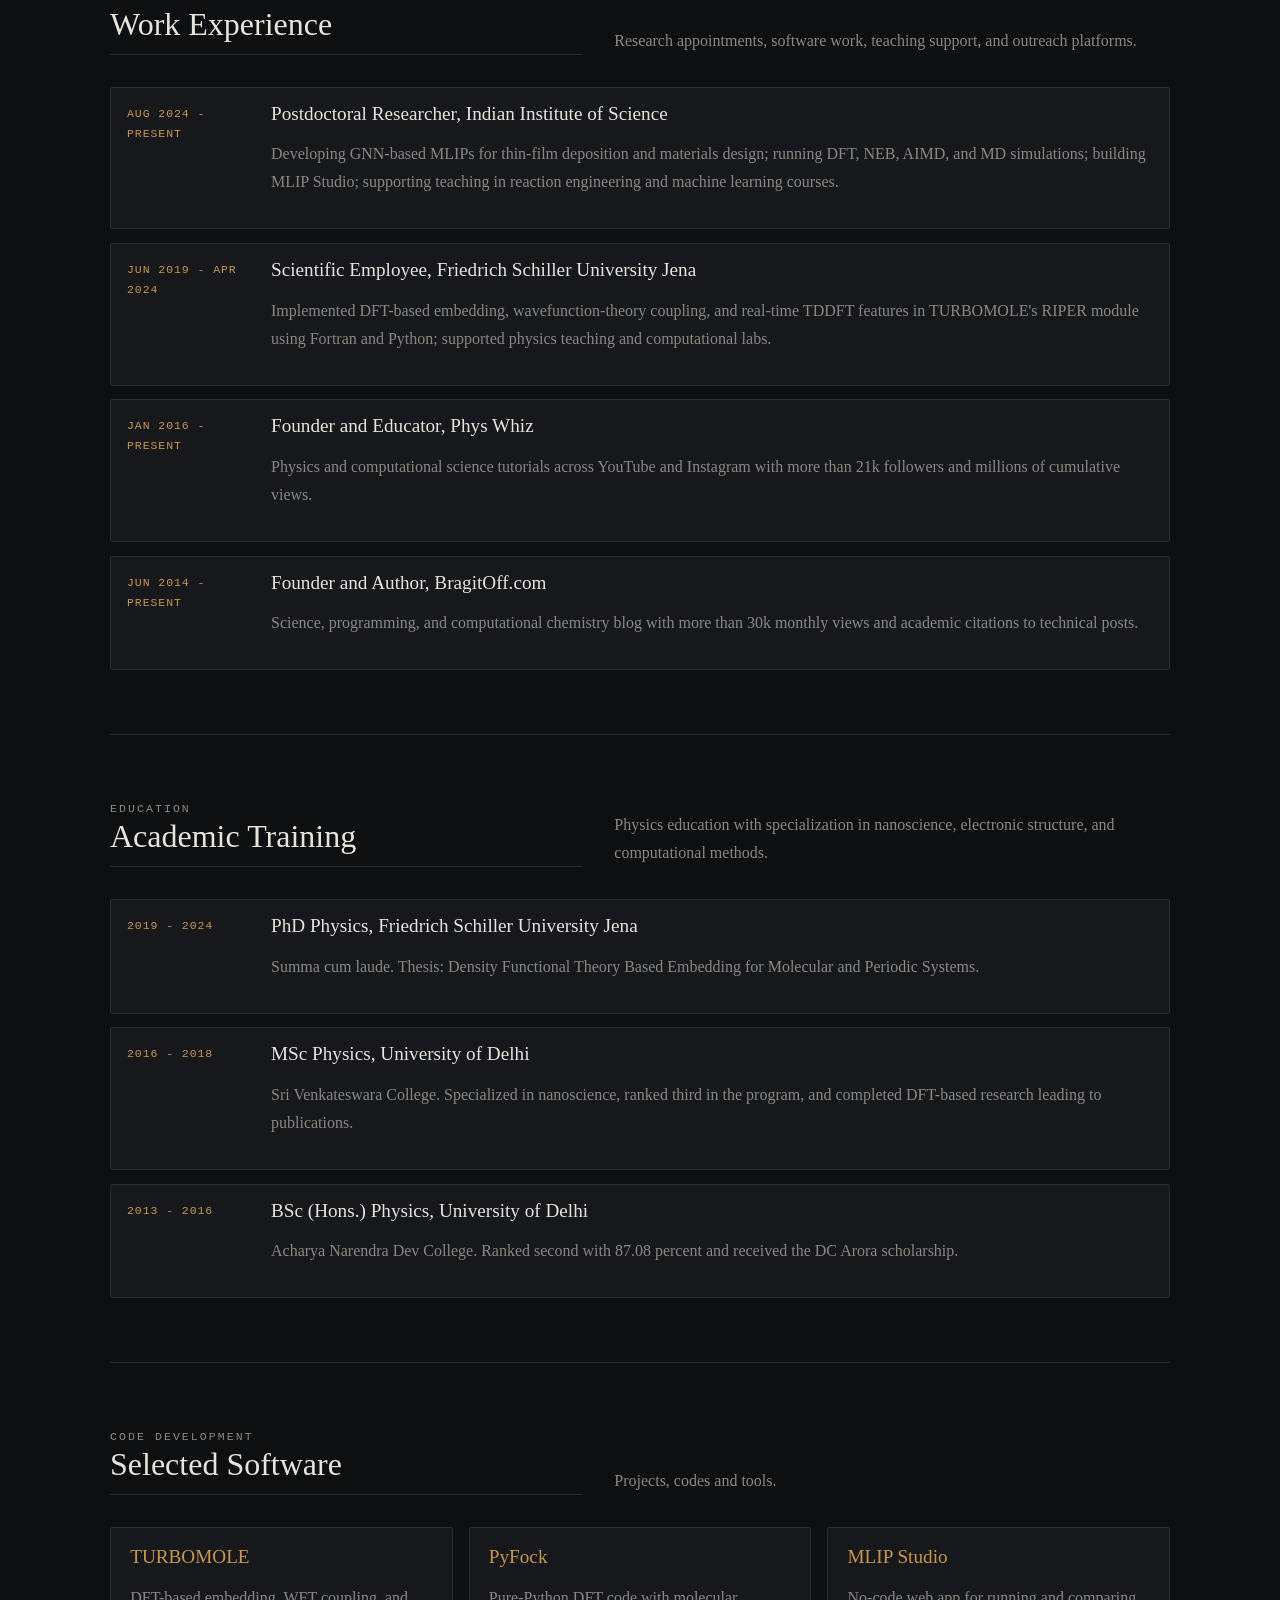
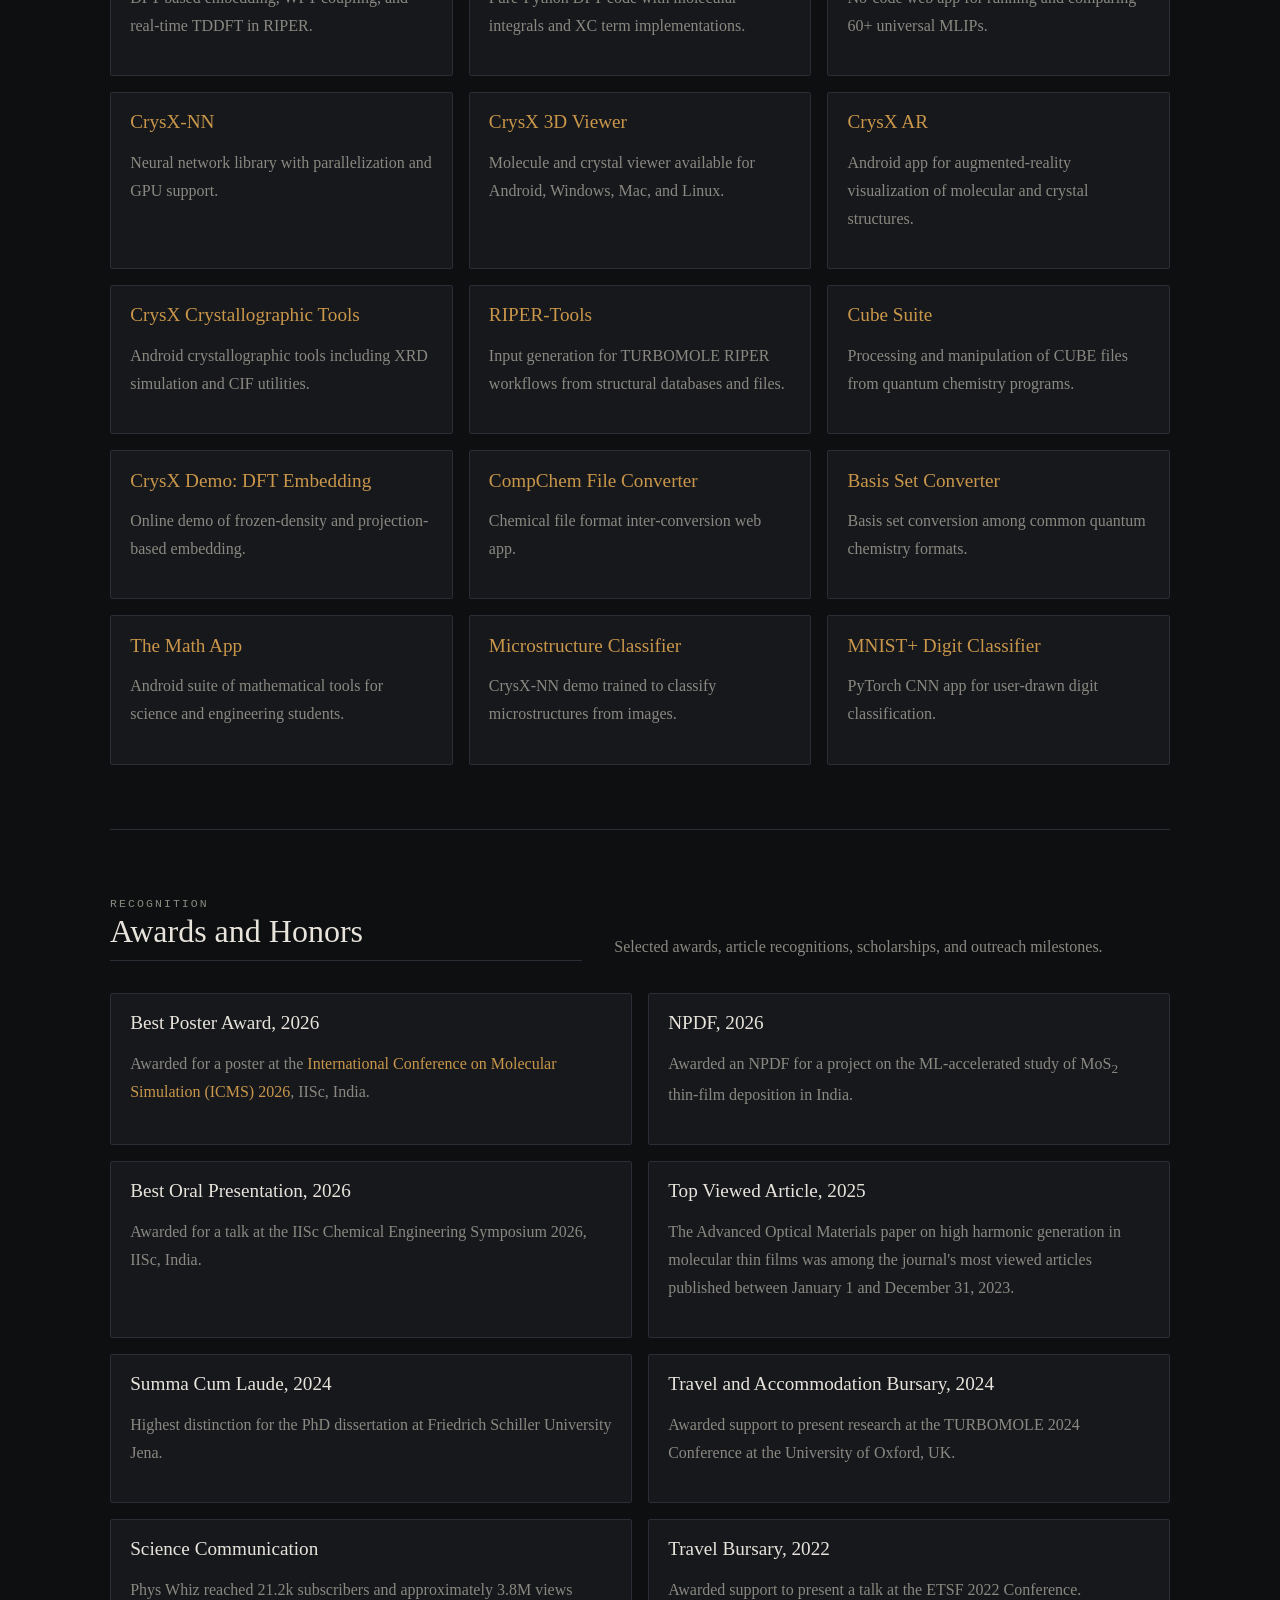
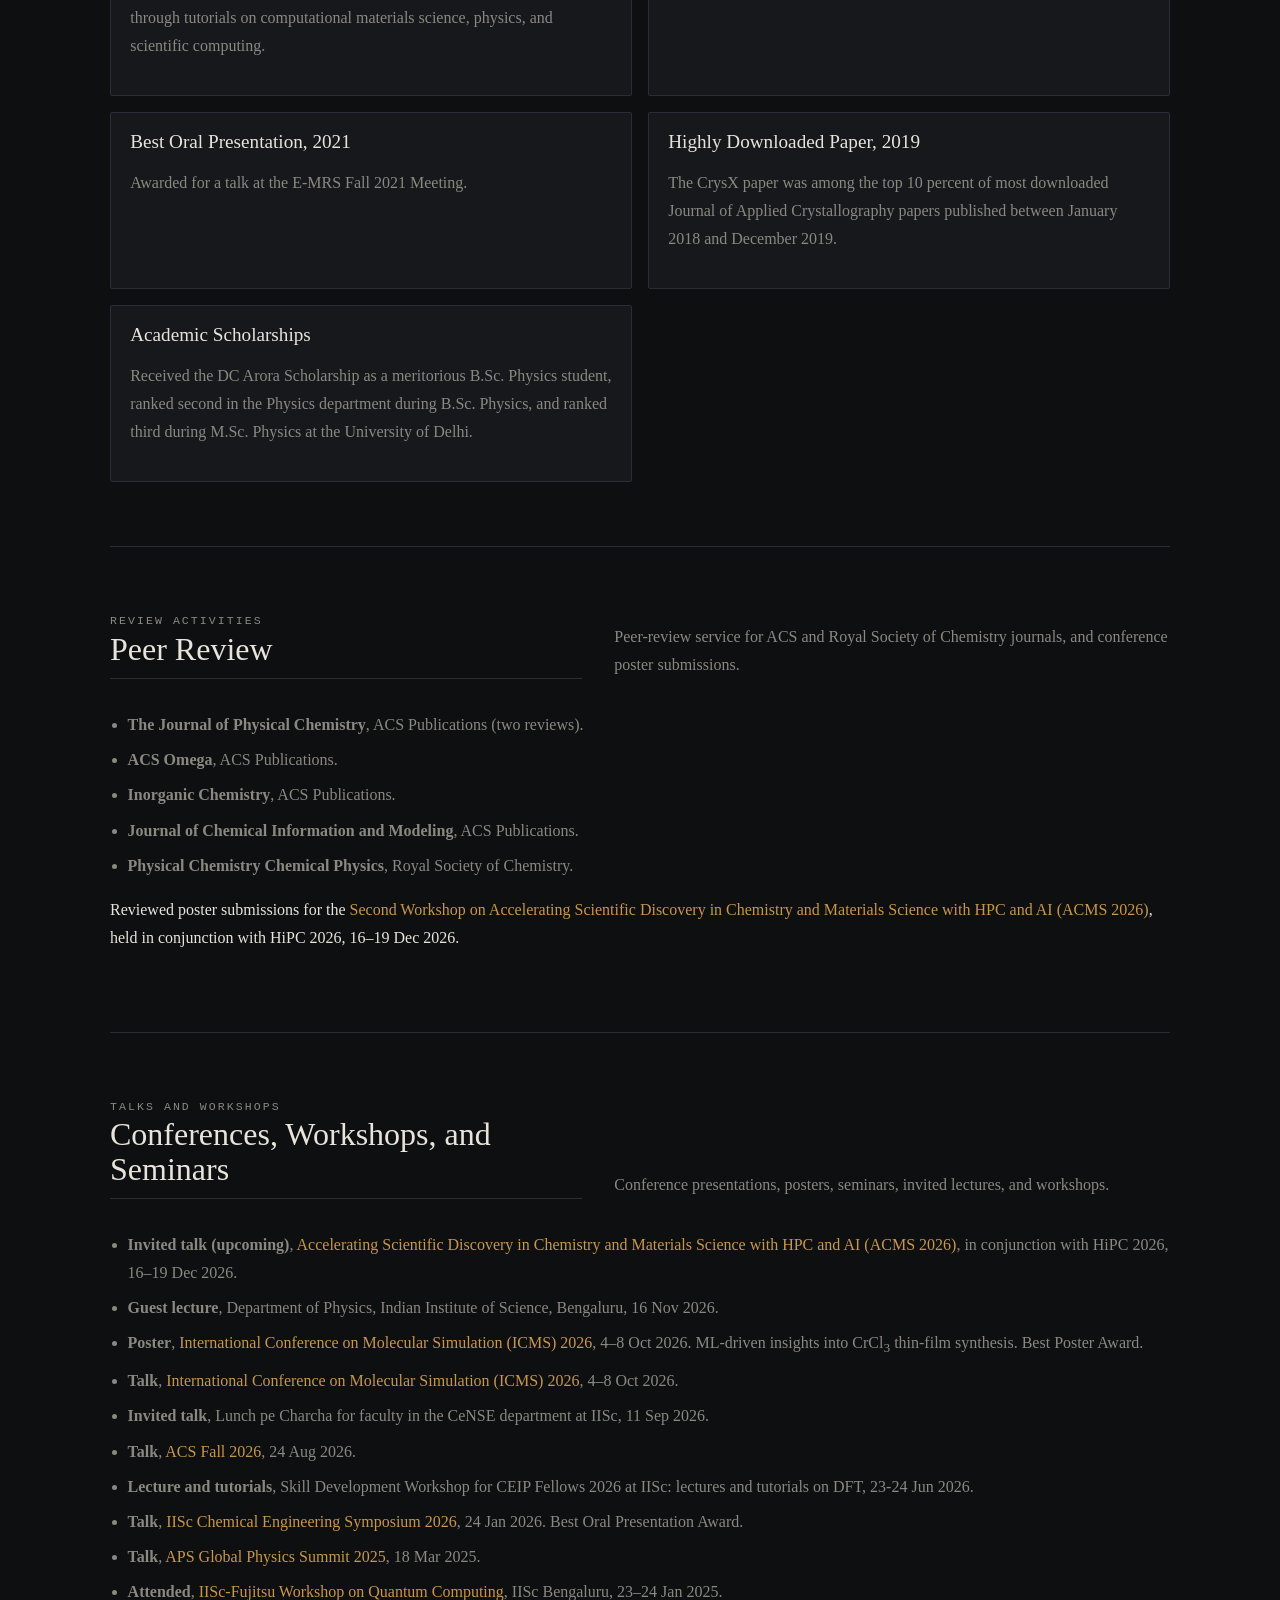
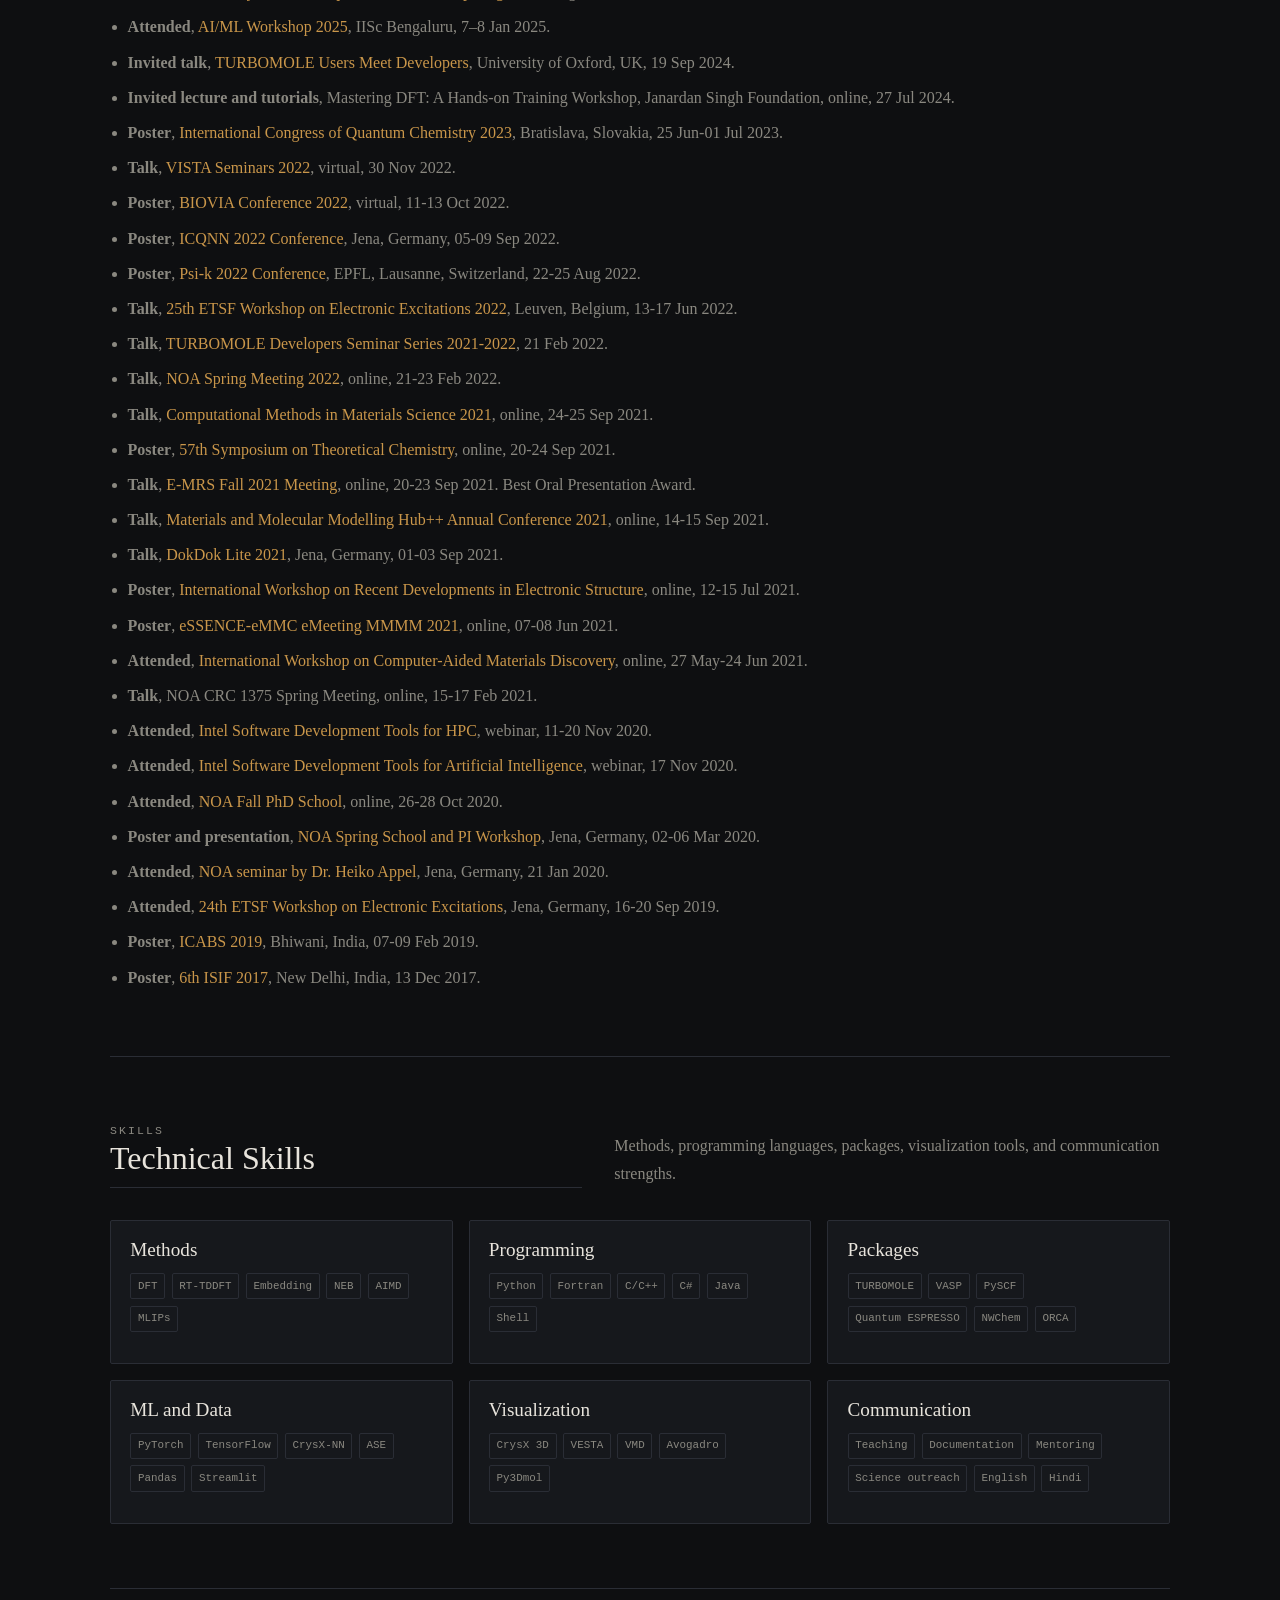
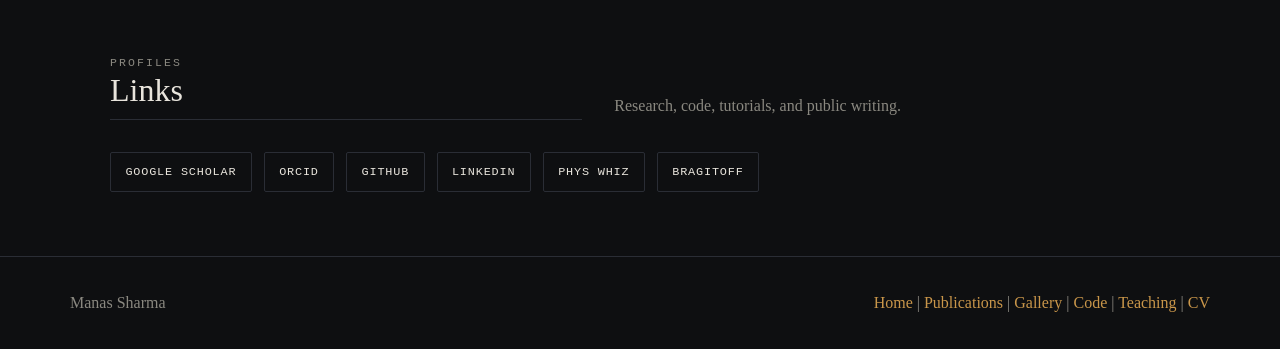
==== commit f144615d: "update website and PDF" ====
--- a/HTML_Website/cv.html
+++ b/HTML_Website/cv.html
@@ -36,6 +36,7 @@
               <li><a href="gallery.html#research-visuals-title">Research Visuals</a></li>
               <li><a href="gallery.html#event-albums-title">Event Albums</a></li>
               <li><a href="gallery.html#recorded-talks-title">Recorded Talks</a></li>
+              <li><a href="gallery.html#media-coverage">Media Coverage</a></li>
             </ul>
           </details>
         </li>
@@ -97,10 +98,10 @@
           <p class="eyebrow">Research Profile</p>
           <h2 id="profile-title">Research Interests</h2>
         </div>
-        <p>From the current CV PDF dated July 18, 2026.</p>
+        <p>Updated from the CV dated November 20, 2026.</p>
       </div>
       <article class="card research-interests">
-        <p>My passion lies in <strong>developing methods and codes for modeling electronic structure</strong> in <strong>strongly correlated and complex materials</strong> for phenomena and processes such as <em>light-matter interactions, adsorbate-substrate interactions, defects, and thin-film deposition</em>. During my Ph.D., I focused on improving and accelerating <strong>quantum embedding techniques</strong> for molecular and periodic systems. I implemented <a href="https://doi.org/10.1021/acs.jctc.2c00380" target="_blank" rel="noopener noreferrer">DFT-based embedding methods</a> and coupled them with <strong>RT-TDDFT, many-body methods (GW/BSE), and correlated wavefunction methods (MP2 and CCSD)</strong>. This allowed obtaining highly accurate ground-state and excited-state properties of complex materials efficiently at reduced computational cost. Notably, my work also allows simulating nonlinear optical phenomena like <a href="https://doi.org/10.1002/adom.202203070" target="_blank" rel="noopener noreferrer">high harmonic generation</a> for large systems. Currently, I am developing methods that allow simulating materials efficiently using quantum computing algorithms such as the <strong>variational quantum eigensolver (VQE)</strong>.</p>
+        <p>My passion lies in <strong>developing methods, codes, and machine learning models for describing electronic structure</strong> in <strong>strongly correlated and complex materials</strong> for phenomena and processes such as <em>light-matter interactions, adsorbate-substrate interactions, defects, and thin-film deposition</em>. During my Ph.D., I focused on improving and accelerating <strong>quantum embedding techniques</strong> for molecular and periodic systems. I implemented <a href="https://doi.org/10.1021/acs.jctc.2c00380" target="_blank" rel="noopener noreferrer">DFT-based embedding methods</a> and coupled them with <strong>RT-TDDFT, many-body methods (GW/BSE), and correlated wavefunction methods (MP2 and CCSD)</strong>. This allowed obtaining highly accurate ground-state and excited-state properties of complex materials efficiently at reduced computational cost. Notably, my work also allows simulating nonlinear optical phenomena like <a href="https://doi.org/10.1002/adom.202203070" target="_blank" rel="noopener noreferrer">high harmonic generation</a> for large systems. Currently, I am developing methods that allow simulating materials efficiently using quantum computing algorithms such as the <strong>variational quantum eigensolver (VQE)</strong>.</p>
         <p>In my postdoctoral research, I have diversified into the development of <strong>machine-learned interatomic potentials (MLIPs) and MLIP-accelerated workflows</strong> to study <em>chemical vapor deposition (CVD) and physical vapor deposition (PVD)</em> of thin films on substrates. To explore deposition processes at the atomic scale, I use DFT calculations combined with <strong>nudged elastic band (NEB) methods</strong> to study reaction pathways and energy barriers, as well as <em>ab initio</em> molecular dynamics (AIMD) to study dynamic evolution. Using the high-fidelity data from the DFT simulations, I develop efficient MLIPs and fine-tune <strong>foundation models</strong> to extend their applicability.</p>
         <p>The methods developed by me are available in widely used electronic-structure and materials-simulation software. I am one of the lead developers of <strong><a href="https://www.turbomole.org/" target="_blank" rel="noopener noreferrer">TURBOMOLE</a></strong>, an efficient electronic-structure program cited by thousands worldwide, and can perform hybrid-functional periodic DFT calculations for systems with approximately 15,000 electrons (about 2,700 atoms). I am also the founding developer of <strong><a href="https://pyfock.bragitoff.com" target="_blank" rel="noopener noreferrer">PyFock</a></strong>, the first Indian Gaussian-basis DFT code with GPU acceleration for large molecular systems, <strong><a href="software.html#visual-tools-title">CrysX</a></strong>, and <strong><a href="https://mlipstudio.iisc.ac.in" target="_blank" rel="noopener noreferrer">MLIP Studio</a></strong>, a platform for benchmarking and applying machine-learned interatomic potentials to materials problems. Together, these efforts reflect my broader goal of making advanced electronic-structure and atomistic-simulation methods <em>more accurate, efficient, and accessible</em> to the scientific community.</p>
         <p>Outside research, I enjoy creating <a href="https://www.youtube.com/@PhysWhiz" target="_blank" rel="noopener noreferrer">YouTube tutorials</a>, <a href="software.html">web and Android apps</a>, and computer software and libraries for researchers and students.</p>
@@ -213,7 +214,7 @@
         <article class="card"><h3>Top Viewed Article, 2025</h3><p>The Advanced Optical Materials paper on high harmonic generation in molecular thin films was among the journal's most viewed articles published between January 1 and December 31, 2023.</p></article>
         <article class="card"><h3>Summa Cum Laude, 2024</h3><p>Highest distinction for the PhD dissertation at Friedrich Schiller University Jena.</p></article>
         <article class="card"><h3>Travel and Accommodation Bursary, 2024</h3><p>Awarded support to present research at the TURBOMOLE 2024 Conference at the University of Oxford, UK.</p></article>
-        <article class="card"><h3>Science Communication</h3><p>Phys Whiz reached more than 20k subscribers and 3.6M views through tutorials on computational materials science, physics, and scientific computing.</p></article>
+        <article class="card"><h3>Science Communication</h3><p>Phys Whiz reached 21.2k subscribers and approximately 3.8M views through tutorials on computational materials science, physics, and scientific computing.</p></article>
         <article class="card"><h3>Travel Bursary, 2022</h3><p>Awarded support to present a talk at the ETSF 2022 Conference.</p></article>
         <article class="card"><h3>Best Oral Presentation, 2021</h3><p>Awarded for a talk at the E-MRS Fall 2021 Meeting.</p></article>
         <article class="card"><h3>Highly Downloaded Paper, 2019</h3><p>The CrysX paper was among the top 10 percent of most downloaded Journal of Applied Crystallography papers published between January 2018 and December 2019.</p></article>
@@ -227,14 +228,16 @@
           <p class="eyebrow">Review activities</p>
           <h2 id="review-title">Peer Review</h2>
         </div>
-        <p>Peer-review service for journals published by the American Chemical Society.</p>
+        <p>Peer-review service for ACS and Royal Society of Chemistry journals, and conference poster submissions.</p>
       </div>
       <ul class="compact-list">
         <li><strong>The Journal of Physical Chemistry</strong>, ACS Publications (two reviews).</li>
         <li><strong>ACS Omega</strong>, ACS Publications.</li>
         <li><strong>Inorganic Chemistry</strong>, ACS Publications.</li>
         <li><strong>Journal of Chemical Information and Modeling</strong>, ACS Publications.</li>
+        <li><strong>Physical Chemistry Chemical Physics</strong>, Royal Society of Chemistry.</li>
       </ul>
+      <p>Reviewed poster submissions for the <a href="https://sourceforge.net/p/mscc-applications-nsm/discussion/training/thread/e2b087b341/" target="_blank" rel="noopener noreferrer">Second Workshop on Accelerating Scientific Discovery in Chemistry and Materials Science with HPC and AI (ACMS 2026)</a>, held in conjunction with HiPC 2026, 16–19 Dec 2026.</p>
     </section>
 
     <section class="section" aria-labelledby="conferences-title">
@@ -246,9 +249,11 @@
         <p>Conference presentations, posters, seminars, invited lectures, and workshops.</p>
       </div>
       <ul class="compact-list">
+        <li><strong>Invited talk (upcoming)</strong>, <a href="https://sourceforge.net/p/mscc-applications-nsm/discussion/training/thread/e2b087b341/" target="_blank" rel="noopener noreferrer">Accelerating Scientific Discovery in Chemistry and Materials Science with HPC and AI (ACMS 2026)</a>, in conjunction with HiPC 2026, 16–19 Dec 2026.</li>
+        <li><strong>Guest lecture</strong>, Department of Physics, Indian Institute of Science, Bengaluru, 16 Nov 2026.</li>
         <li><strong>Poster</strong>, <a href="gallery.html#album-icms-2026">International Conference on Molecular Simulation (ICMS) 2026</a>, 4–8 Oct 2026. ML-driven insights into CrCl<sub>3</sub> thin-film synthesis. Best Poster Award.</li>
         <li><strong>Talk</strong>, <a href="https://sacm.org.in/icms2026/" target="_blank" rel="noopener noreferrer">International Conference on Molecular Simulation (ICMS) 2026</a>, 4–8 Oct 2026.</li>
-        <li><strong>Talk</strong>, Lunch pe Charcha for faculty in the CeNSE department at IISc, 11 Sep 2026.</li>
+        <li><strong>Invited talk</strong>, Lunch pe Charcha for faculty in the CeNSE department at IISc, 11 Sep 2026.</li>
         <li><strong>Talk</strong>, <a href="https://acs.digitellinc.com/p/s/from-molecules-to-2d-magnets-ml-driven-insights-into-crcl3-2d-mm-synthesis-670015" target="_blank" rel="noopener noreferrer">ACS Fall 2026</a>, 24 Aug 2026.</li>
         <li><strong>Lecture and tutorials</strong>, Skill Development Workshop for CEIP Fellows 2026 at IISc: lectures and tutorials on DFT, 23-24 Jun 2026.</li>
         <li><strong>Talk</strong>, <a href="https://chemeng.iisc.ac.in/symposium/" target="_blank" rel="noopener noreferrer">IISc Chemical Engineering Symposium 2026</a>, 24 Jan 2026. Best Oral Presentation Award.</li>
@@ -313,7 +318,7 @@
       </div>
       <div class="link-row">
         <a class="pill-link" href="https://scholar.google.com/citations?user=WYOEL94AAAAJ&hl=en" target="_blank" rel="noopener noreferrer">Google Scholar</a>
-        <a class="pill-link" href="https://orcid.org/0000-0003-1761-168X" target="_blank" rel="noopener noreferrer">ORCID</a>
+        <a class="pill-link" href="https://orcid.org/0000-0002-5346-6280" target="_blank" rel="noopener noreferrer">ORCID</a>
         <a class="pill-link" href="https://github.com/manassharma07" target="_blank" rel="noopener noreferrer">GitHub</a>
         <a class="pill-link" href="https://www.linkedin.com/in/manassharma07/" target="_blank" rel="noopener noreferrer">LinkedIn</a>
         <a class="pill-link" href="https://www.youtube.com/@PhysWhiz" target="_blank" rel="noopener noreferrer">Phys Whiz</a>
--- a/HTML_Website/site.css
+++ b/HTML_Website/site.css
@@ -586,6 +586,10 @@
   gap: 0.85rem;
 }
 
+.publication-metrics {
+  grid-template-columns: repeat(3, minmax(0, 1fr));
+}
+
 .stat {
   padding: 1rem;
   background: var(--surface);
@@ -1454,3 +1458,37 @@
     transform: none;
   }
 }
+
+/* Newspaper archive: scoped to preserve all existing gallery layouts. */
+.media-coverage-grid {
+  display: grid;
+  grid-template-columns: repeat(auto-fit, minmax(min(100%, 270px), 1fr));
+  gap: 1.25rem;
+}
+.media-clipping {
+  margin: 0;
+  overflow: hidden;
+  border: 1px solid var(--line);
+  background: var(--surface);
+}
+.media-clipping > a {
+  display: block;
+  background: #fff;
+  cursor: zoom-in;
+}
+.media-clipping img {
+  display: block;
+  width: 100%;
+  height: 320px;
+  object-fit: contain;
+}
+.media-clipping figcaption {
+  padding: 1rem;
+  color: var(--muted);
+  font-size: 0.88rem;
+  line-height: 1.7;
+}
+.media-clipping strong { color: var(--text); }
+.media-clipping a:focus-visible { outline: 3px solid var(--accent); outline-offset: -3px; }
+.media-coverage-links-title { margin-top: 2rem; }
+.media-coverage-links { display: flex; flex-wrap: wrap; gap: 0.75rem 2rem; padding-left: 1.25rem; }
